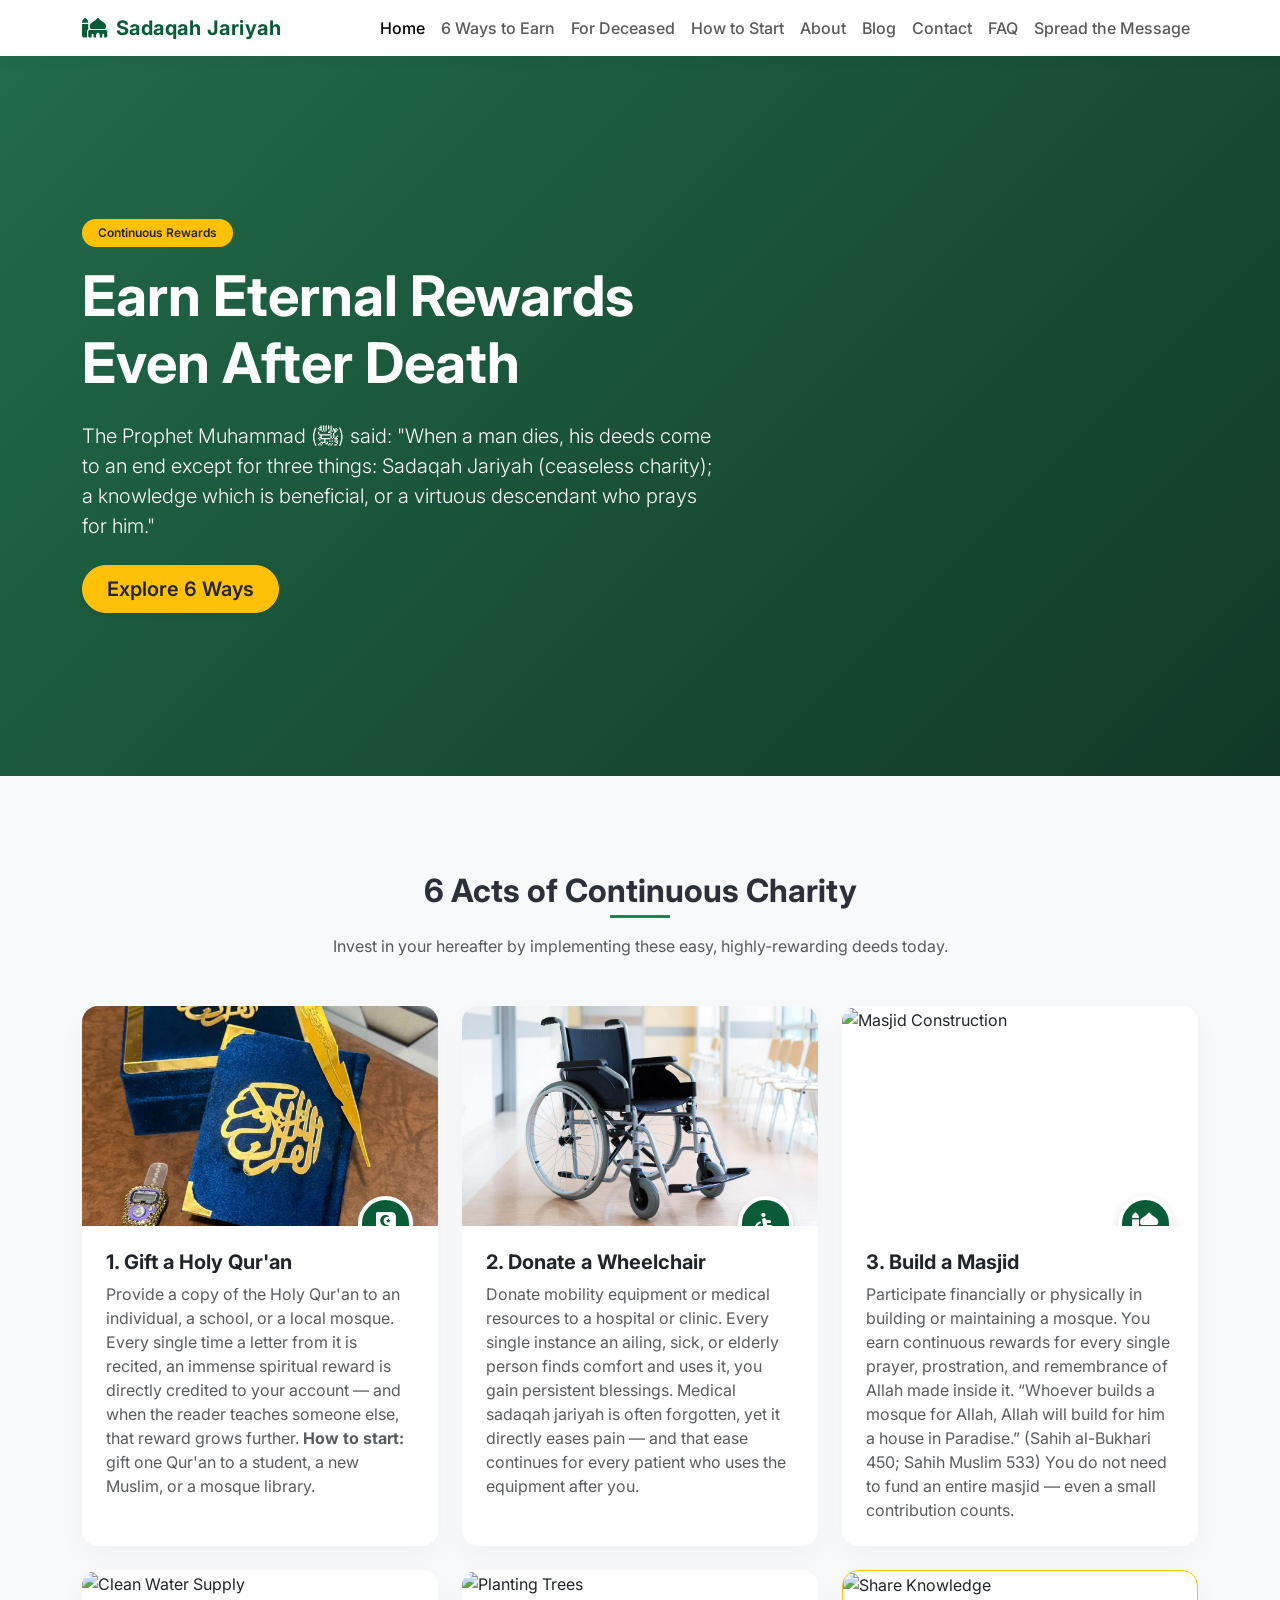
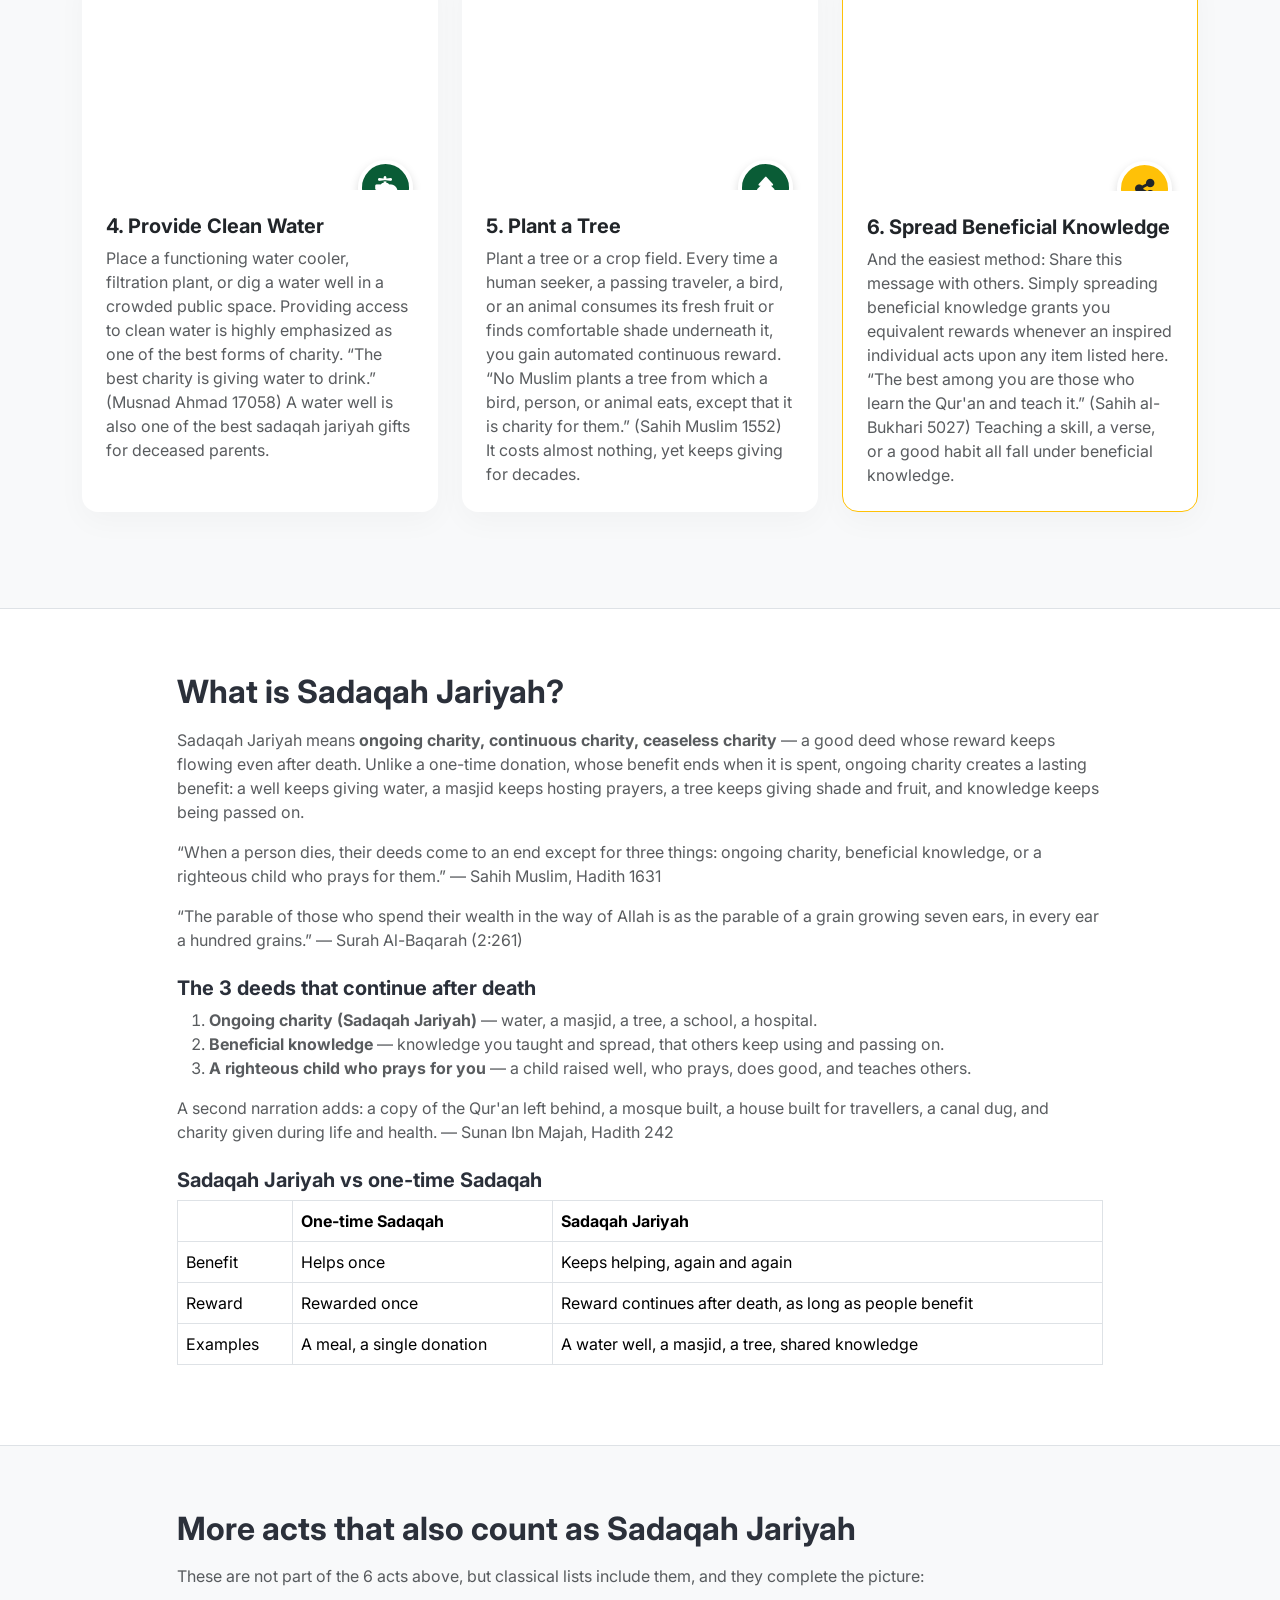
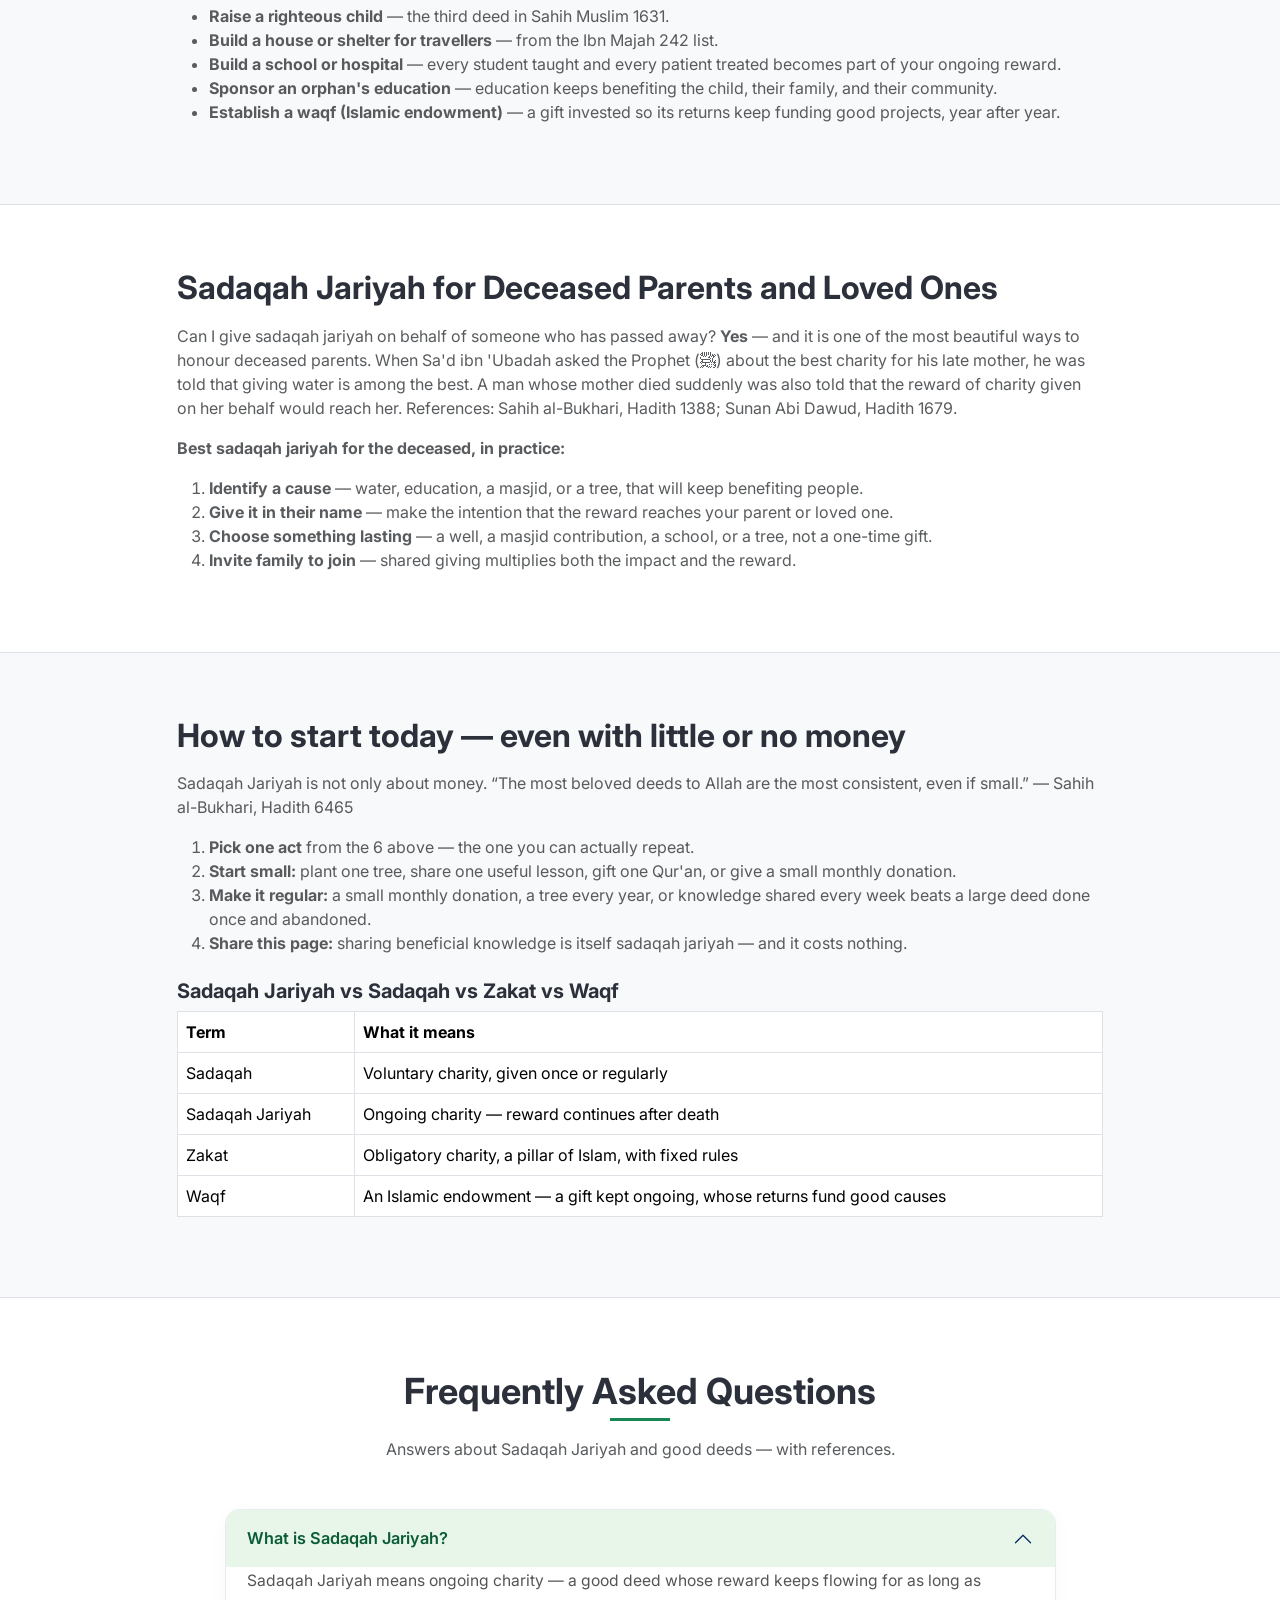
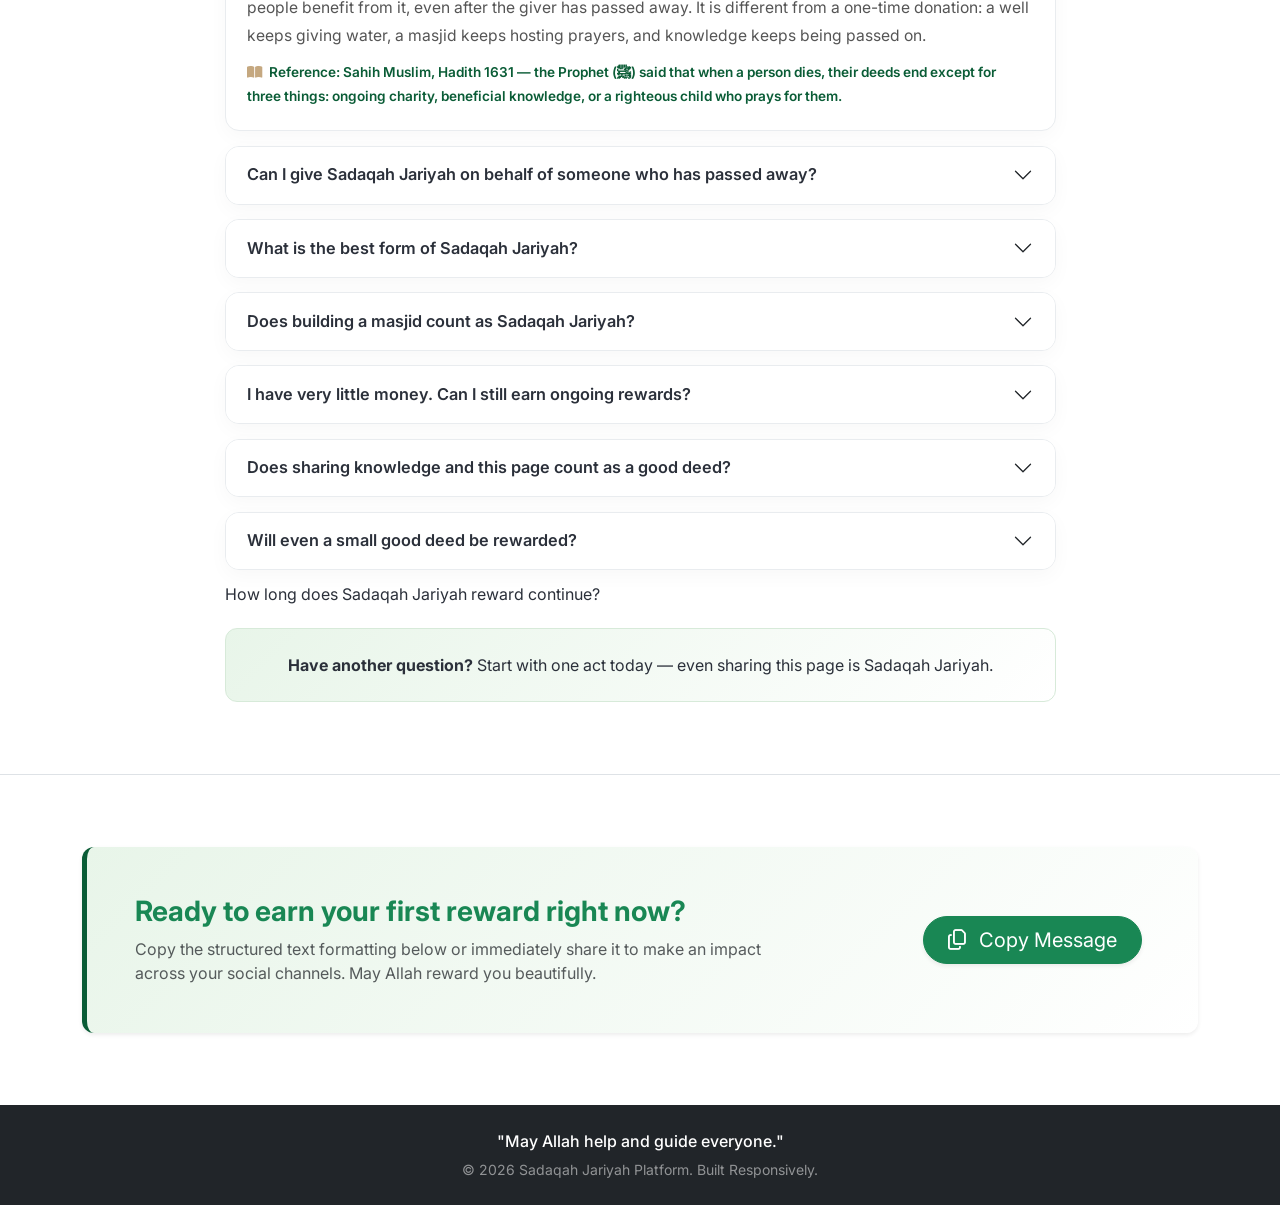
==== index.html @ 390d89b3 "Update index.html" ====
<!DOCTYPE html>
<html lang="en">
<head>
    <meta charset="UTF-8">
    <meta name="viewport" content="width=device-width, initial-scale=1.0">
    <meta name="google-site-verification" content="rfWoy1HWtlaCHy5CN8coHj37R3y__MUSgHewu0D3lo8" />    
    <meta name="p:domain_verify" content="38b4a01f065a7c1755214fce3450b47c"/>
    <link rel="canonical" href="https://mhassan-dev13.github.io/Earn-Eternal-Rewards-Even-After-Death/">
    <link href="https://cdn.jsdelivr.net/npm/bootstrap@5.3.2/dist/css/bootstrap.min.css" rel="stylesheet">
    <link href="https://cdnjs.cloudflare.com/ajax/libs/font-awesome/6.4.0/css/all.min.css" rel="stylesheet">
    <link href="https://fonts.googleapis.com/css2?family=Inter:wght@300;400;500;600;700&display=swap" rel="stylesheet">
    <title>Sadaqah Jariyah: 6 Acts That Earn Rewards Even After Death</title>
    <meta name="description" content="What is Sadaqah Jariyah? Discover 6 acts of ongoing charity that earn rewards after death, including sadaqah jariyah for deceased parents, water wells, masjids and beneficial knowledge.">

    <!-- Social sharing (WhatsApp / Facebook preview ke liye) -->
    <meta property="og:title" content="Sadaqah Jariyah: 6 Acts That Earn Rewards Even After Death">
    <meta property="og:description" content="Discover 6 simple Sadaqah Jariyah acts that keep earning rewards even after death.">
    <meta property="og:type" content="website">
    <meta property="og:url" content="https://mhassan-dev13.github.io/Earn-Eternal-Rewards-Even-After-Death/">

    <!-- FAQ Structured Data (Google FAQ rich results ke liye) -->
    <script type="application/ld+json">
    {
        "@context": "https://schema.org",
        "@type": "FAQPage",
        "mainEntity": [
            {
                "@type": "Question",
                "name": "What is Sadaqah Jariyah?",
                "acceptedAnswer": {
                    "@type": "Answer",
                    "text": "Sadaqah Jariyah means ongoing charity — a good deed whose reward keeps flowing for as long as people benefit from it, even after the giver has passed away. It is different from a one-time donation: a well keeps giving water, a masjid keeps hosting prayers, and knowledge keeps being passed on."
                }
            },
            {
                "@type": "Question",
                "name": "Can I give Sadaqah Jariyah on behalf of someone who has passed away?",
                "acceptedAnswer": {
                    "@type": "Answer",
                    "text": "Yes. You can give charity on behalf of a deceased parent or loved one, and the reward reaches them. One well-known example is giving water: when Sa'd ibn 'Ubadah asked the Prophet (peace be upon him) about the best charity for his late mother, he was told that giving water is among the best."
                }
            },
            {
                "@type": "Question",
                "name": "What is the best form of Sadaqah Jariyah?",
                "acceptedAnswer": {
                    "@type": "Answer",
                    "text": "The best act is the one you can do sincerely and consistently. A small deed done regularly is more beloved to Allah than a large deed done once and abandoned. Choose an act you can repeat — even a small monthly donation, a tree planted every year, or knowledge shared every week."
                }
            },
            {
                "@type": "Question",
                "name": "Does building a masjid count as Sadaqah Jariyah?",
                "acceptedAnswer": {
                    "@type": "Answer",
                    "text": "Yes. Every prayer, recitation, and remembrance of Allah that takes place in a masjid you helped build or maintain becomes part of your ongoing reward. You do not need to fund an entire masjid — even a small contribution towards its construction or upkeep counts."
                }
            },
            {
                "@type": "Question",
                "name": "I have very little money. Can I still earn ongoing rewards?",
                "acceptedAnswer": {
                    "@type": "Answer",
                    "text": "Absolutely. Sadaqah Jariyah is not only about money. Planting a tree costs almost nothing, yet as long as any person, bird, or animal benefits from its shade or fruit, your reward continues. Likewise, sharing beneficial knowledge costs nothing but keeps rewarding you."
                }
            },
            {
                "@type": "Question",
                "name": "Does sharing knowledge and this page count as a good deed?",
                "acceptedAnswer": {
                    "@type": "Answer",
                    "text": "Yes. Teaching and spreading beneficial knowledge is one of the three deeds that continue after death. The Prophet (peace be upon him) said the best among people are those who learn the Quran and teach it. Sharing this page, teaching a skill, or passing on a useful lesson all fall under beneficial knowledge."
                }
            },
            {

                "@type": "Question",

                "name": "How long does Sadaqah Jariyah reward continue?",

                "acceptedAnswer": {

                    "@type": "Answer",

                    "text": "As long as people benefit from it. A well keeps giving water, a masjid keeps hosting prayers, and knowledge keeps being passed on."

                }

            },

            {
                "@type": "Question",
                "name": "Will even a small good deed be rewarded?",
                "acceptedAnswer": {
                    "@type": "Answer",
                    "text": "Yes — nothing good is ever wasted. The Quran tells us that whoever does an atom's weight of good will see it, and that charity given in the way of Allah is multiplied like a single seed growing into seven ears, each with a hundred grains."
                }
            }
        ]
    }
    </script>

    <style>
        :root {
            --primary-green: #0A5C36;
            --light-green: #E8F5E9;
            --accent-gold: #C5A880;
            --dark-text: #2B303A;
            --light-bg: #F8F9FA;
        }

        body {
            font-family: 'Inter', sans-serif;
            color: var(--dark-text);
            background-color: var(--light-bg);
            overflow-x: hidden;
        }

        /* Sticky navbar ke neeche anchor headings chhupne se bachane ke liye */
        header[id], section[id], main[id] {
            scroll-margin-top: 76px;
        }

        /* Navbar Styling */
        .navbar {
            background-color: rgba(255, 255, 255, 0.95);
            backdrop-filter: blur(10px);
            box-shadow: 0 2px 15px rgba(0,0,0,0.05);
            transition: all 0.3s ease;
        }
        .navbar-brand {
            font-weight: 700;
            color: var(--primary-green) !important;
            letter-spacing: 0.5px;
        }

        /* Hero Section */
        .hero-section {
            background: linear-gradient(135deg, rgba(10, 92, 54, 0.9), rgba(5, 46, 27, 0.95)),
                        url('https://images.pexels.com/photos/36513378/pexels-photo-36513378/free-photo-of-coran-abierto-con-rosarios-en-una-mezquita.jpeg?auto=compress&cs=tinysrgb&w=1920') no-repeat center center/cover;
            min-height: 80vh;
            display: flex;
            align-items: center;
            color: white;
            position: relative;
        }
        .hero-title {
            font-weight: 700;
            font-size: 3.5rem;
            margin-bottom: 1.5rem;
        }
        @media (max-width: 768px) {
            .hero-title { font-size: 2.3rem; }
        }

        /* Card Custom Styling */
        .reward-card {
            background: #ffffff;
            border: none;
            border-radius: 16px;
            overflow: hidden;
            box-shadow: 0 10px 30px rgba(0, 0, 0, 0.03);
            transition: transform 0.4s cubic-bezier(0.175, 0.885, 0.32, 1.275), box-shadow 0.4s ease;
            height: 100%;
        }
        .reward-card:hover {
            transform: translateY(-10px);
            box-shadow: 0 20px 40px rgba(10, 92, 54, 0.12);
        }
        .card-img-wrapper {
            position: relative;
            height: 220px;
            overflow: hidden;
        }
        .card-img-top {
            object-fit: cover;
            height: 100%;
            width: 100%;
            transition: transform 0.5s ease;
        }
        .reward-card:hover .card-img-top {
            transform: scale(1.08);
        }
        .icon-badge {
            position: absolute;
            bottom: -25px;
            right: 25px;
            background: var(--primary-green);
            color: white;
            width: 55px;
            height: 55px;
            border-radius: 50%;
            display: flex;
            align-items: center;
            justify-content: center;
            font-size: 1.4rem;
            border: 4px solid #fff;
            box-shadow: 0 4px 10px rgba(0,0,0,0.15);
            z-index: 2;
        }

        /* Professional Scroll Animations Hooks */
        .reveal {
            opacity: 0;
            transform: translateY(40px);
            transition: all 0.8s cubic-bezier(0.215, 0.610, 0.355, 1);
        }
        .reveal.active {
            opacity: 1;
            transform: translateY(0);
        }

        /* Share Section Styling */
        .share-box {
            background: linear-gradient(135deg, var(--light-green), #fff);
            border-left: 5px solid var(--primary-green);
            border-radius: 12px;
        }

        /* ============ FAQ SECTION STYLING ============ */
        .faq-section {
            background: #ffffff;
        }
        .faq-heading {
            font-size: clamp(1.6rem, 4vw, 2.25rem);
        }
        .faq-accordion .accordion-item {
            border: 1px solid #e9ecef;
            border-radius: 14px !important;
            overflow: hidden;
            margin-bottom: 0.9rem;
            box-shadow: 0 6px 20px rgba(0, 0, 0, 0.03);
        }
        .faq-accordion .accordion-button {
            font-weight: 600;
            font-size: 1.02rem;
            color: var(--dark-text);
            background: #ffffff;
            padding: 1.15rem 1.35rem;
            gap: 0.75rem;
            text-align: left;
        }
        .faq-accordion .accordion-button:not(.collapsed) {
            color: var(--primary-green);
            background: var(--light-green);
            box-shadow: none;
        }
        .faq-accordion .accordion-button:focus {
            box-shadow: 0 0 0 0.2rem rgba(10, 92, 54, 0.15);
            border-color: transparent;
        }
        .faq-accordion .accordion-button::after {
            flex-shrink: 0;
        }
        .faq-accordion .accordion-body {
            padding: 0 1.35rem 1.35rem;
            color: #555;
            line-height: 1.75;
            font-size: 0.98rem;
        }
        .faq-ref {
            display: block;
            margin-top: 0.75rem;
            font-size: 0.85rem;
            color: var(--primary-green);
            font-weight: 600;
        }
        .faq-ref i {
            color: var(--accent-gold);
        }
        .faq-cta {
            background: linear-gradient(135deg, var(--light-green), #fff);
            border: 1px solid #d7ead9;
            border-radius: 12px;
        }
        /* Mobile / small screens */
        @media (max-width: 576px) {
            .faq-accordion .accordion-button {
                font-size: 0.95rem;
                padding: 1rem;
            }
            .faq-accordion .accordion-body {
                font-size: 0.92rem;
                padding: 0 1rem 1rem;
            }
            .faq-ref {
                font-size: 0.8rem;
            }
        }

        /* Custom Alert Notification */
        .toast-container {
            position: fixed;
            bottom: 20px;
            right: 20px;
            z-index: 1060;
        }
    </style>
</head>
<body>

    <nav class="navbar navbar-expand-lg navbar-light sticky-top">
        <div class="container">
            <a class="navbar-brand" href="index.html"><i class="fa-solid fa-mosque me-2"></i>Sadaqah Jariyah</a>
            <button class="navbar-toggler" type="button" data-bs-toggle="collapse" data-bs-target="#navbarNav">
                <span class="navbar-toggler-icon"></span>
            </button>
            <div class="collapse navbar-collapse" id="navbarNav">
                <ul class="navbar-nav ms-auto">
                    <li class="nav-item"><a class="nav-link active fw-medium" href="#home">Home</a></li>
                    <li class="nav-item"><a class="nav-link fw-medium" href="#rewards">6 Ways to Earn</a></li>
                    <li class="nav-item"><a class="nav-link fw-medium" href="#deceased">For Deceased</a></li>
                    <li class="nav-item"><a class="nav-link fw-medium" href="#start">How to Start</a></li>
                    <li class="nav-item"><a class="nav-link fw-medium" href="about.html">About</a></li>
                    <li class="nav-item"><a class="nav-link fw-medium" href="blog.html">Blog</a></li>
                    <li class="nav-item"><a class="nav-link fw-medium" href="contact.html">Contact</a></li>
                    <li class="nav-item"><a class="nav-link fw-medium" href="#faq">FAQ</a></li>
                    <li class="nav-item"><a class="nav-link fw-medium" href="#share">Spread the Message</a></li>
                </ul>
            </div>
        </div>
    </nav>

    <header id="home" class="hero-section">
        <div class="container text-center text-lg-start">
            <div class="row align-items-center">
                <div class="col-lg-7 reveal">
                    <span class="badge bg-warning text-dark mb-3 px-3 py-2 rounded-pill fw-semibold">Continuous Rewards</span>
                    <h1 class="hero-title">Earn Eternal Rewards Even After Death</h1>
                    <p class="lead mb-4 opacity-90">The Prophet Muhammad (ﷺ) said: "When a man dies, his deeds come to an end except for three things: Sadaqah Jariyah (ceaseless charity); a knowledge which is beneficial, or a virtuous descendant who prays for him."</p>
                    <a href="#rewards" class="btn btn-warning btn-lg px-4 py-2 fw-semibold text-dark rounded-pill shadow-sm transition-all">Explore 6 Ways</a>
                </div>
            </div>
        </div>
    </header>

    <main id="rewards" class="container py-5 my-5">
        <div class="text-center mb-5 reveal">
            <h2 class="fw-bold position-relative d-inline-block pb-2">
                6 Acts of Continuous Charity
                <span class="position-absolute bottom-0 start-50 translate-middle-x bg-success" style="width: 60px; height: 3px;"></span>
            </h2>
            <p class="text-muted mt-2">Invest in your hereafter by implementing these easy, highly-rewarding deeds today.</p>
        </div>

        <div class="row g-4 justify-content-center">
            <div class="col-12 col-md-6 col-lg-4 reveal">
                <div class="card reward-card">
                    <div class="card-img-wrapper">
                        <img src="bluepocket8_11zon.jpg" class="card-img-top" alt="Holy Quran">
                        <div class="icon-badge"><i class="fa-solid fa-book-quran"></i></div>
                    </div>
                    <div class="card-body p-4 pt-4">
                        <h4 class="card-title fw-bold h5">1. Gift a Holy Qur'an</h4>
                        <p class="card-text text-muted">Provide a copy of the Holy Qur'an to an individual, a school, or a local mosque. Every single time a letter from it is recited, an immense spiritual reward is directly credited to your account — and when the reader teaches someone else, that reward grows further. <strong>How to start:</strong> gift one Qur'an to a student, a new Muslim, or a mosque library.</p>
                    </div>
                </div>
            </div>

            <div class="col-12 col-md-6 col-lg-4 reveal">
                <div class="card reward-card">
                    <div class="card-img-wrapper">
                        <img src="Wheelchair.webp" class="card-img-top" alt="Wheelchair donation">
                        <div class="icon-badge"><i class="fa-solid fa-wheelchair"></i></div>
                    </div>
                    <div class="card-body p-4 pt-4">
                        <h4 class="card-title fw-bold h5">2. Donate a Wheelchair</h4>
                        <p class="card-text text-muted">Donate mobility equipment or medical resources to a hospital or clinic. Every single instance an ailing, sick, or elderly person finds comfort and uses it, you gain persistent blessings. Medical sadaqah jariyah is often forgotten, yet it directly eases pain — and that ease continues for every patient who uses the equipment after you.</p>
                    </div>
                </div>
            </div>

            <div class="col-12 col-md-6 col-lg-4 reveal">
                <div class="card reward-card">
                    <div class="card-img-wrapper">
                        <img src="https://images.unsplash.com/photo-1564507592333-c60657eea523?auto=format&fit=crop&q=80&w=600" class="card-img-top" alt="Masjid Construction">
                        <div class="icon-badge"><i class="fa-solid fa-mosque"></i></div>
                    </div>
                    <div class="card-body p-4 pt-4">
                        <h4 class="card-title fw-bold h5">3. Build a Masjid</h4>
                        <p class="card-text text-muted">Participate financially or physically in building or maintaining a mosque. You earn continuous rewards for every single prayer, prostration, and remembrance of Allah made inside it. “Whoever builds a mosque for Allah, Allah will build for him a house in Paradise.” (Sahih al-Bukhari 450; Sahih Muslim 533) You do not need to fund an entire masjid — even a small contribution counts.</p>
                    </div>
                </div>
            </div>

            <div class="col-12 col-md-6 col-lg-4 reveal">
                <div class="card reward-card">
                    <div class="card-img-wrapper">
                        <img src="https://images.unsplash.com/photo-1548839140-29a749e1cf4d?auto=format&fit=crop&q=80&w=600" class="card-img-top" alt="Clean Water Supply">
                        <div class="icon-badge"><i class="fa-solid fa-faucet-drip"></i></div>
                    </div>
                    <div class="card-body p-4 pt-4">
                        <h4 class="card-title fw-bold h5">4. Provide Clean Water</h4>
                        <p class="card-text text-muted">Place a functioning water cooler, filtration plant, or dig a water well in a crowded public space. Providing access to clean water is highly emphasized as one of the best forms of charity. “The best charity is giving water to drink.” (Musnad Ahmad 17058) A water well is also one of the best sadaqah jariyah gifts for deceased parents.</p>
                    </div>
                </div>
            </div>

            <div class="col-12 col-md-6 col-lg-4 reveal">
                <div class="card reward-card">
                    <div class="card-img-wrapper">
                        <img src="https://images.unsplash.com/photo-1502082553048-f009c37129b9?auto=format&fit=crop&q=80&w=600" class="card-img-top" alt="Planting Trees">
                        <div class="icon-badge"><i class="fa-solid fa-tree"></i></div>
                    </div>
                    <div class="card-body p-4 pt-4">
                        <h4 class="card-title fw-bold h5">5. Plant a Tree</h4>
                        <p class="card-text text-muted">Plant a tree or a crop field. Every time a human seeker, a passing traveler, a bird, or an animal consumes its fresh fruit or finds comfortable shade underneath it, you gain automated continuous reward. “No Muslim plants a tree from which a bird, person, or animal eats, except that it is charity for them.” (Sahih Muslim 1552) It costs almost nothing, yet keeps giving for decades.</p>
                    </div>
                </div>
            </div>

            <div class="col-12 col-md-6 col-lg-4 reveal">
                <div class="card reward-card border border-warning">
                    <div class="card-img-wrapper">
                        <img src="https://images.unsplash.com/photo-1611162617213-7d7a39e9b1d7?auto=format&fit=crop&q=80&w=600" class="card-img-top" alt="Share Knowledge">
                        <div class="icon-badge bg-warning text-dark"><i class="fa-solid fa-share-nodes"></i></div>
                    </div>
                    <div class="card-body p-4 pt-4">
                        <h4 class="card-title fw-bold h5">6. Spread Beneficial Knowledge</h4>
                        <p class="card-text text-muted">And the easiest method: Share this message with others. Simply spreading beneficial knowledge grants you equivalent rewards whenever an inspired individual acts upon any item listed here. “The best among you are those who learn the Qur'an and teach it.” (Sahih al-Bukhari 5027) Teaching a skill, a verse, or a good habit all fall under beneficial knowledge.</p>
                    </div>
                </div>
            </div>
        </div>
    </main>

    <!-- ================= WHAT IS SADAQAH JARIYAH ================= -->
    <section id="what-is" class="py-5 bg-white border-top">
        <div class="container py-3 reveal">
            <div class="row justify-content-center"><div class="col-12 col-lg-10">
                <h2 class="fw-bold mb-3">What is Sadaqah Jariyah?</h2>
                <p class="text-muted">Sadaqah Jariyah means <strong>ongoing charity, continuous charity, ceaseless charity</strong> — a good deed whose reward keeps flowing even after death. Unlike a one-time donation, whose benefit ends when it is spent, ongoing charity creates a lasting benefit: a well keeps giving water, a masjid keeps hosting prayers, a tree keeps giving shade and fruit, and knowledge keeps being passed on.</p>
                <p class="text-muted">“When a person dies, their deeds come to an end except for three things: ongoing charity, beneficial knowledge, or a righteous child who prays for them.” — Sahih Muslim, Hadith 1631</p>
                <p class="text-muted">“The parable of those who spend their wealth in the way of Allah is as the parable of a grain growing seven ears, in every ear a hundred grains.” — Surah Al-Baqarah (2:261)</p>
                <h3 class="h5 fw-bold mt-4">The 3 deeds that continue after death</h3>
                <ol class="text-muted">
                    <li><strong>Ongoing charity (Sadaqah Jariyah)</strong> — water, a masjid, a tree, a school, a hospital.</li>
                    <li><strong>Beneficial knowledge</strong> — knowledge you taught and spread, that others keep using and passing on.</li>
                    <li><strong>A righteous child who prays for you</strong> — a child raised well, who prays, does good, and teaches others.</li>
                </ol>
                <p class="text-muted">A second narration adds: a copy of the Qur'an left behind, a mosque built, a house built for travellers, a canal dug, and charity given during life and health. — Sunan Ibn Majah, Hadith 242</p>
                <h3 class="h5 fw-bold mt-4">Sadaqah Jariyah vs one-time Sadaqah</h3>
                <div class="table-responsive"><table class="table table-bordered"><tr><th></th><th>One-time Sadaqah</th><th>Sadaqah Jariyah</th></tr><tr><td>Benefit</td><td>Helps once</td><td>Keeps helping, again and again</td></tr><tr><td>Reward</td><td>Rewarded once</td><td>Reward continues after death, as long as people benefit</td></tr><tr><td>Examples</td><td>A meal, a single donation</td><td>A water well, a masjid, a tree, shared knowledge</td></tr></table></div>
            </div></div>
        </div>
    </section>

    <!-- ================= MORE ACTS ================= -->
    <section class="py-5 border-top">
        <div class="container py-3 reveal">
            <div class="row justify-content-center"><div class="col-12 col-lg-10">
                <h2 class="fw-bold mb-3">More acts that also count as Sadaqah Jariyah</h2>
                <p class="text-muted">These are not part of the 6 acts above, but classical lists include them, and they complete the picture:</p>
                <ul class="text-muted">
                    <li><strong>Raise a righteous child</strong> — the third deed in Sahih Muslim 1631.</li>
                    <li><strong>Build a house or shelter for travellers</strong> — from the Ibn Majah 242 list.</li>
                    <li><strong>Build a school or hospital</strong> — every student taught and every patient treated becomes part of your ongoing reward.</li>
                    <li><strong>Sponsor an orphan's education</strong> — education keeps benefiting the child, their family, and their community.</li>
                    <li><strong>Establish a waqf (Islamic endowment)</strong> — a gift invested so its returns keep funding good projects, year after year.</li>
                </ul>
            </div></div>
        </div>
    </section>

    <!-- ================= FOR DECEASED ================= -->
    <section id="deceased" class="py-5 bg-white border-top">
        <div class="container py-3 reveal">
            <div class="row justify-content-center"><div class="col-12 col-lg-10">
                <h2 class="fw-bold mb-3">Sadaqah Jariyah for Deceased Parents and Loved Ones</h2>
                <p class="text-muted">Can I give sadaqah jariyah on behalf of someone who has passed away? <strong>Yes</strong> — and it is one of the most beautiful ways to honour deceased parents. When Sa'd ibn 'Ubadah asked the Prophet (ﷺ) about the best charity for his late mother, he was told that giving water is among the best. A man whose mother died suddenly was also told that the reward of charity given on her behalf would reach her. References: Sahih al-Bukhari, Hadith 1388; Sunan Abi Dawud, Hadith 1679.</p>
                <p class="text-muted"><strong>Best sadaqah jariyah for the deceased, in practice:</strong></p>
                <ol class="text-muted">
                    <li><strong>Identify a cause</strong> — water, education, a masjid, or a tree, that will keep benefiting people.</li>
                    <li><strong>Give it in their name</strong> — make the intention that the reward reaches your parent or loved one.</li>
                    <li><strong>Choose something lasting</strong> — a well, a masjid contribution, a school, or a tree, not a one-time gift.</li>
                    <li><strong>Invite family to join</strong> — shared giving multiplies both the impact and the reward.</li>
                </ol>
            </div></div>
        </div>
    </section>

    <!-- ================= HOW TO START ================= -->
    <section id="start" class="py-5 border-top">
        <div class="container py-3 reveal">
            <div class="row justify-content-center"><div class="col-12 col-lg-10">
                <h2 class="fw-bold mb-3">How to start today — even with little or no money</h2>
                <p class="text-muted">Sadaqah Jariyah is not only about money. “The most beloved deeds to Allah are the most consistent, even if small.” — Sahih al-Bukhari, Hadith 6465</p>
                <ol class="text-muted">
                    <li><strong>Pick one act</strong> from the 6 above — the one you can actually repeat.</li>
                    <li><strong>Start small:</strong> plant one tree, share one useful lesson, gift one Qur'an, or give a small monthly donation.</li>
                    <li><strong>Make it regular:</strong> a small monthly donation, a tree every year, or knowledge shared every week beats a large deed done once and abandoned.</li>
                    <li><strong>Share this page:</strong> sharing beneficial knowledge is itself sadaqah jariyah — and it costs nothing.</li>
                </ol>
                <h3 class="h5 fw-bold mt-4">Sadaqah Jariyah vs Sadaqah vs Zakat vs Waqf</h3>
                <div class="table-responsive"><table class="table table-bordered"><tr><th>Term</th><th>What it means</th></tr><tr><td>Sadaqah</td><td>Voluntary charity, given once or regularly</td></tr><tr><td>Sadaqah Jariyah</td><td>Ongoing charity — reward continues after death</td></tr><tr><td>Zakat</td><td>Obligatory charity, a pillar of Islam, with fixed rules</td></tr><tr><td>Waqf</td><td>An Islamic endowment — a gift kept ongoing, whose returns fund good causes</td></tr></table></div>
            </div></div>
        </div>
    </section>

    <!-- ================= FAQ SECTION ================= -->
    <section id="faq" class="faq-section py-5 border-top">
        <div class="container py-3 py-md-4 reveal">
            <div class="text-center mb-4 mb-md-5">
                <h2 class="faq-heading fw-bold position-relative d-inline-block pb-2">
                    Frequently Asked Questions
                    <span class="position-absolute bottom-0 start-50 translate-middle-x bg-success" style="width: 60px; height: 3px;"></span>
                </h2>
                <p class="text-muted mt-2">Answers about Sadaqah Jariyah and good deeds — with references.</p>
            </div>

            <div class="row justify-content-center">
                <div class="col-12 col-lg-10 col-xl-9">
                    <div class="accordion faq-accordion" id="faqAccordion">

                        <!-- Q1 -->
                        <div class="accordion-item">
                            <h3 class="accordion-header" id="faqHeadingOne">
                                <button class="accordion-button" type="button" data-bs-toggle="collapse" data-bs-target="#faqCollapseOne" aria-expanded="true" aria-controls="faqCollapseOne">
                                    What is Sadaqah Jariyah?
                                </button>
                            </h3>
                            <div id="faqCollapseOne" class="accordion-collapse collapse show" aria-labelledby="faqHeadingOne" data-bs-parent="#faqAccordion">
                                <div class="accordion-body">
                                    Sadaqah Jariyah means ongoing charity — a good deed whose reward keeps flowing for as long as people benefit from it, even after the giver has passed away. It is different from a one-time donation: a well keeps giving water, a masjid keeps hosting prayers, and knowledge keeps being passed on.
                                    <span class="faq-ref"><i class="fa-solid fa-book-open me-1"></i> Reference: Sahih Muslim, Hadith 1631 — the Prophet (ﷺ) said that when a person dies, their deeds end except for three things: ongoing charity, beneficial knowledge, or a righteous child who prays for them.</span>
                                </div>
                            </div>
                        </div>

                        <!-- Q2 -->
                        <div class="accordion-item">
                            <h3 class="accordion-header" id="faqHeadingTwo">
                                <button class="accordion-button collapsed" type="button" data-bs-toggle="collapse" data-bs-target="#faqCollapseTwo" aria-expanded="false" aria-controls="faqCollapseTwo">
                                    Can I give Sadaqah Jariyah on behalf of someone who has passed away?
                                </button>
                            </h3>
                            <div id="faqCollapseTwo" class="accordion-collapse collapse" aria-labelledby="faqHeadingTwo" data-bs-parent="#faqAccordion">
                                <div class="accordion-body">
                                    Yes. You can give charity on behalf of a deceased parent or loved one, and the reward reaches them. One well-known example is giving water: when Sa'd ibn 'Ubadah asked the Prophet (ﷺ) about the best charity for his late mother, he was told that giving water is among the best.
                                    <span class="faq-ref"><i class="fa-solid fa-book-open me-1"></i> Reference: Sahih al-Bukhari, Hadith 1388 (charity on behalf of a deceased parent); Sunan Abi Dawud, Hadith 1679 (giving water as charity).</span>
                                </div>
                            </div>
                        </div>

                        <!-- Q3 -->
                        <div class="accordion-item">
                            <h3 class="accordion-header" id="faqHeadingThree">
                                <button class="accordion-button collapsed" type="button" data-bs-toggle="collapse" data-bs-target="#faqCollapseThree" aria-expanded="false" aria-controls="faqCollapseThree">
                                    What is the best form of Sadaqah Jariyah?
                                </button>
                            </h3>
                            <div id="faqCollapseThree" class="accordion-collapse collapse" aria-labelledby="faqHeadingThree" data-bs-parent="#faqAccordion">
                                <div class="accordion-body">
                                    The best act is the one you can do sincerely and consistently. A small deed done regularly is more beloved to Allah than a large deed done once and abandoned. So choose an act you can repeat — even a small monthly donation, a tree planted every year, or knowledge shared every week.
                                    <span class="faq-ref"><i class="fa-solid fa-book-open me-1"></i> Reference: Sahih al-Bukhari, Hadith 6465 — "The most beloved deeds to Allah are the most consistent, even if small."</span>
                                </div>
                            </div>
                        </div>

                        <!-- Q4 -->
                        <div class="accordion-item">
                            <h3 class="accordion-header" id="faqHeadingFour">
                                <button class="accordion-button collapsed" type="button" data-bs-toggle="collapse" data-bs-target="#faqCollapseFour" aria-expanded="false" aria-controls="faqCollapseFour">
                                    Does building a masjid count as Sadaqah Jariyah?
                                </button>
                            </h3>
                            <div id="faqCollapseFour" class="accordion-collapse collapse" aria-labelledby="faqHeadingFour" data-bs-parent="#faqAccordion">
                                <div class="accordion-body">
                                    Yes. Every prayer, recitation, and remembrance of Allah that takes place in a masjid you helped build or maintain becomes part of your ongoing reward. You do not need to fund an entire masjid — even a small contribution towards its construction or upkeep counts.
                                    <span class="faq-ref"><i class="fa-solid fa-book-open me-1"></i> Reference: Sahih al-Bukhari, Hadith 450; Sahih Muslim, Hadith 533 — "Whoever builds a mosque for Allah, Allah will build for him a house in Paradise."</span>
                                </div>
                            </div>
                        </div>

                        <!-- Q5 -->
                        <div class="accordion-item">
                            <h3 class="accordion-header" id="faqHeadingFive">
                                <button class="accordion-button collapsed" type="button" data-bs-toggle="collapse" data-bs-target="#faqCollapseFive" aria-expanded="false" aria-controls="faqCollapseFive">
                                    I have very little money. Can I still earn ongoing rewards?
                                </button>
                            </h3>
                            <div id="faqCollapseFive" class="accordion-collapse collapse" aria-labelledby="faqHeadingFive" data-bs-parent="#faqAccordion">
                                <div class="accordion-body">
                                    Absolutely. Sadaqah Jariyah is not only about money. Planting a tree costs almost nothing, yet as long as any person, bird, or animal benefits from its shade or fruit, your reward continues. Likewise, sharing beneficial knowledge — teaching someone a skill, a verse, or a good habit — costs nothing but keeps rewarding you.
                                    <span class="faq-ref"><i class="fa-solid fa-book-open me-1"></i> Reference: Sahih Muslim, Hadith 1552 — no Muslim plants a tree from which a bird, person, or animal eats, except that it is charity for them.</span>
                                </div>
                            </div>
                        </div>

                        <!-- Q6 -->
                        <div class="accordion-item">
                            <h3 class="accordion-header" id="faqHeadingSix">
                                <button class="accordion-button collapsed" type="button" data-bs-toggle="collapse" data-bs-target="#faqCollapseSix" aria-expanded="false" aria-controls="faqCollapseSix">
                                    Does sharing knowledge and this page count as a good deed?
                                </button>
                            </h3>
                            <div id="faqCollapseSix" class="accordion-collapse collapse" aria-labelledby="faqHeadingSix" data-bs-parent="#faqAccordion">
                                <div class="accordion-body">
                                    Yes. Teaching and spreading beneficial knowledge is one of the three deeds that continue after death. The Prophet (ﷺ) said the best among people are those who learn the Qur'an and teach it. Sharing this page, teaching a skill, or passing on a useful lesson all fall under beneficial knowledge.
                                    <span class="faq-ref"><i class="fa-solid fa-book-open me-1"></i> Reference: Sahih al-Bukhari, Hadith 5027; Sahih Muslim, Hadith 1631.</span>
                                </div>
                            </div>
                        </div>

                        <!-- Q7 -->
                        <div class="accordion-item">
                            <h3 class="accordion-header" id="faqHeadingSeven">
                                <button class="accordion-button collapsed" type="button" data-bs-toggle="collapse" data-bs-target="#faqCollapseSeven" aria-expanded="false" aria-controls="faqCollapseSeven">
                                    Will even a small good deed be rewarded?
                                </button>
                            </h3>
                            <div id="faqCollapseSeven" class="accordion-collapse collapse" aria-labelledby="faqHeadingSeven" data-bs-parent="#faqAccordion">
                                <div class="accordion-body">
                                    Yes — nothing good is ever wasted. The Qur'an tells us that whoever does an atom's weight of good will see it, and that charity given in the way of Allah is multiplied like a single seed growing into seven ears, each with a hundred grains.
                                    <span class="faq-ref"><i class="fa-solid fa-book-open me-1"></i> Reference: Surah Az-Zalzalah (99:7); Surah Al-Baqarah (2:261).</span>
                                </div>
                            </div>
                        </div>

                    </div>

                        <!-- Q8 -->
                        <div class="accordion-item">
                            <h3 class="accordion-header" id="faqHeadingEight">
                                <button class="accordion-button collapsed" type="button" data-bs-toggle="collapse" data-bs-target="#faqCollapseEight" aria-expanded="false" aria-controls="faqCollapseEight">
                                    How long does Sadaqah Jariyah reward continue?
                                </button>
                            </h3>
                            <div id="faqCollapseEight" class="accordion-collapse collapse" aria-labelledby="faqHeadingEight" data-bs-parent="#faqAccordion">
                                <div class="accordion-body">
                                    As long as people benefit from it. A well keeps giving water, a masjid keeps hosting prayers, and knowledge keeps being passed on — that is why it is called ongoing, continuous, and everlasting charity.
                                </div>
                            </div>
                        </div>

                    <div class="faq-cta p-3 p-md-4 mt-4 text-center">
                        <p class="mb-0"><strong>Have another question?</strong> Start with one act today — even sharing this page is Sadaqah Jariyah.</p>
                    </div>
                </div>
            </div>
        </div>
    </section>

    <section id="share" class="py-5 bg-white border-top">
        <div class="container my-4 reveal">
            <div class="share-box p-4 p-md-5 shadow-sm text-center text-md-start">
                <div class="row align-items-center">
                    <div class="col-lg-8 mb-4 mb-lg-0">
                        <h3 class="fw-bold text-success mb-2">Ready to earn your first reward right now?</h3>
                        <p class="text-muted mb-0">Copy the structured text formatting below or immediately share it to make an impact across your social channels. May Allah reward you beautifully.</p>
                    </div>
                    <div class="col-lg-4 text-md-end text-center">
                        <button id="copyBtn" class="btn btn-success btn-lg px-4 rounded-pill shadow-sm transition-all me-2">
                            <i class="fa-regular fa-copy me-2"></i> Copy Message
                        </button>
                    </div>
                </div>
            </div>
        </div>
    </section>

    <footer class="bg-dark text-white text-center py-4">
        <div class="container">
            <p class="mb-1 fw-medium">"May Allah help and guide everyone."</p>
            <small class="opacity-50">&copy; 2026 Sadaqah Jariyah Platform. Built Responsively.</small>
        </div>
    </footer>

    <div class="toast-container">
        <div id="liveToast" class="toast align-items-center text-white bg-success border-0 shadow" role="alert" aria-live="assertive" aria-atomic="true">
            <div class="d-flex">
                <div class="toast-body">
                    <i class="fa-regular fa-circle-check me-2"></i> Message copied to clipboard successfully!
                </div>
                <button type="button" class="btn-close btn-close-white me-2 m-auto" data-bs-dismiss="toast" aria-label="Close"></button>
            </div>
        </div>
    </div>

    <script src="https://cdn.jsdelivr.net/npm/bootstrap@5.3.2/dist/js/bootstrap.bundle.min.js"></script>

    <script>
        // 1. Smooth Scroll Reveal Logic (Intersection Observer Engine)
        const revealElements = document.querySelectorAll('.reveal');

        const revealOnScroll = new IntersectionObserver((entries, observer) => {
            entries.forEach(entry => {
                if (entry.isIntersecting) {
                    entry.target.classList.add('active');
                    observer.unobserve(entry.target);
                }
            });
        }, {
            threshold: 0.12,
            rootMargin: "0px 0px -50px 0px"
        });

        revealElements.forEach(element => {
            revealOnScroll.observe(element);
        });

        // 2. Functional Clipboard Action Mechanism
        document.getElementById('copyBtn').addEventListener('click', function() {
            const compiledText = `Six ways to earn even after death:\n\n1. Give someone a copy of Qur'an, every time they read it you earn.\n2. Donate a wheelchair to a hospital, every time someone sick sits in it you gain.\n3. Participate in building a masjid.\n4. Place a watercooler in a public space.\n5. Plant a tree, every time a human or animal sits in its shade you gain.\n6. And the easiest, share this message with others. Whenever someone reads it, you gain.\n\nMay Allah help everyone.`;

            navigator.clipboard.writeText(compiledText).then(() => {
                const toastElement = document.getElementById('liveToast');
                const toast = new bootstrap.Toast(toastElement);
                toast.show();
            }).catch(err => {
                console.error('Could not copy text: ', err);
            });
        });
    </script>
</body>
</html>
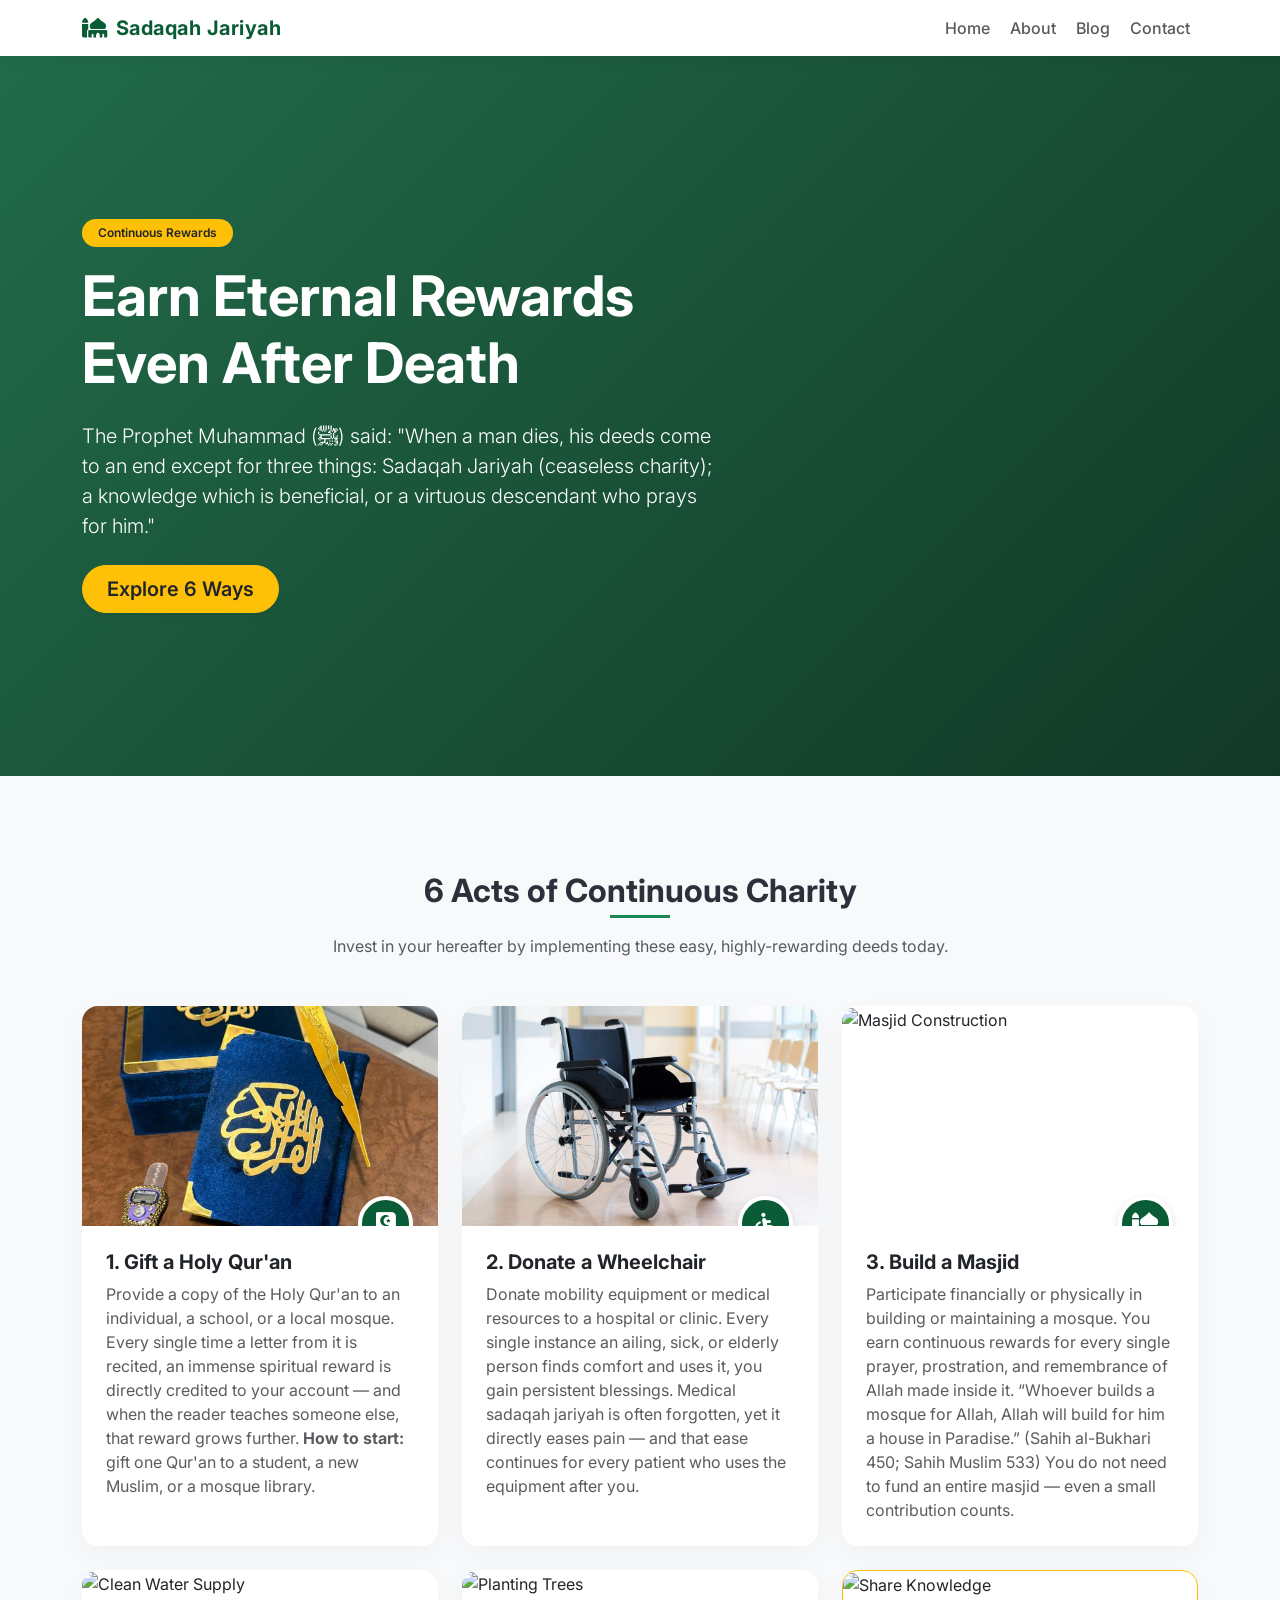
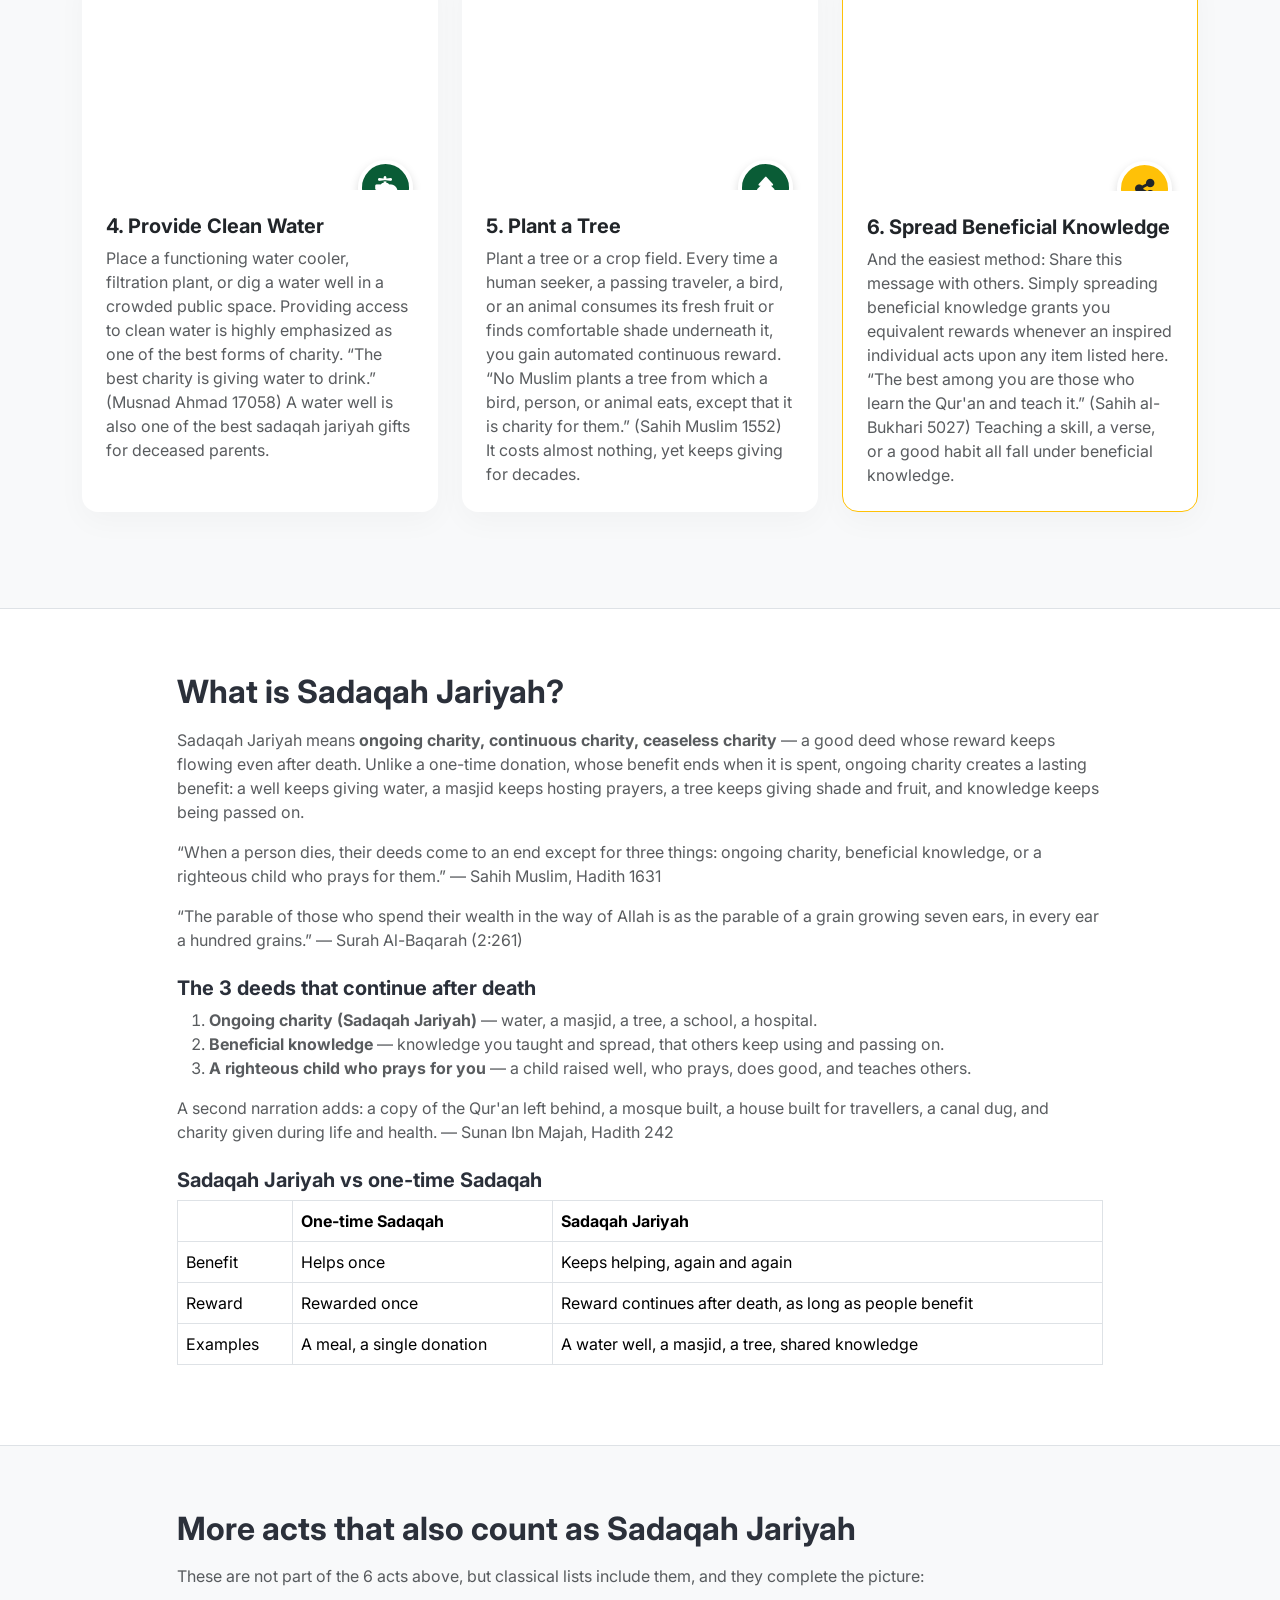
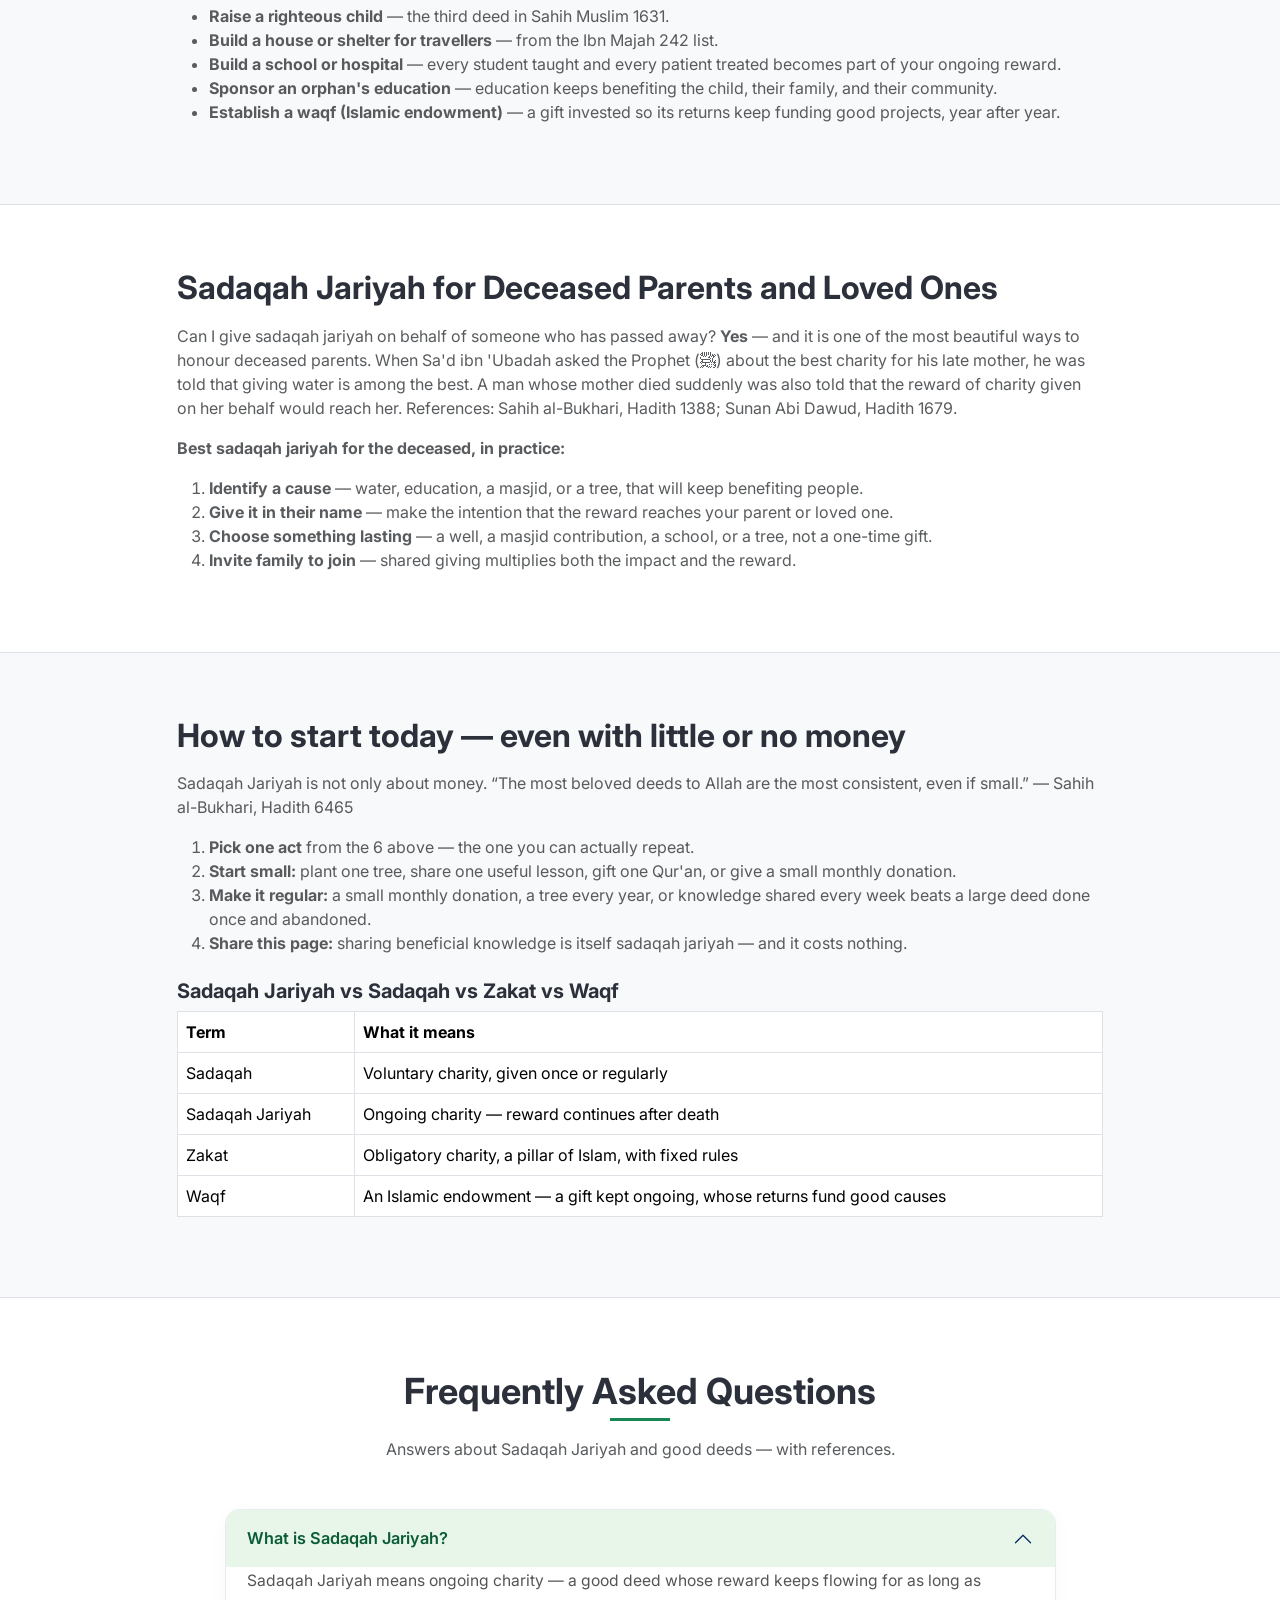
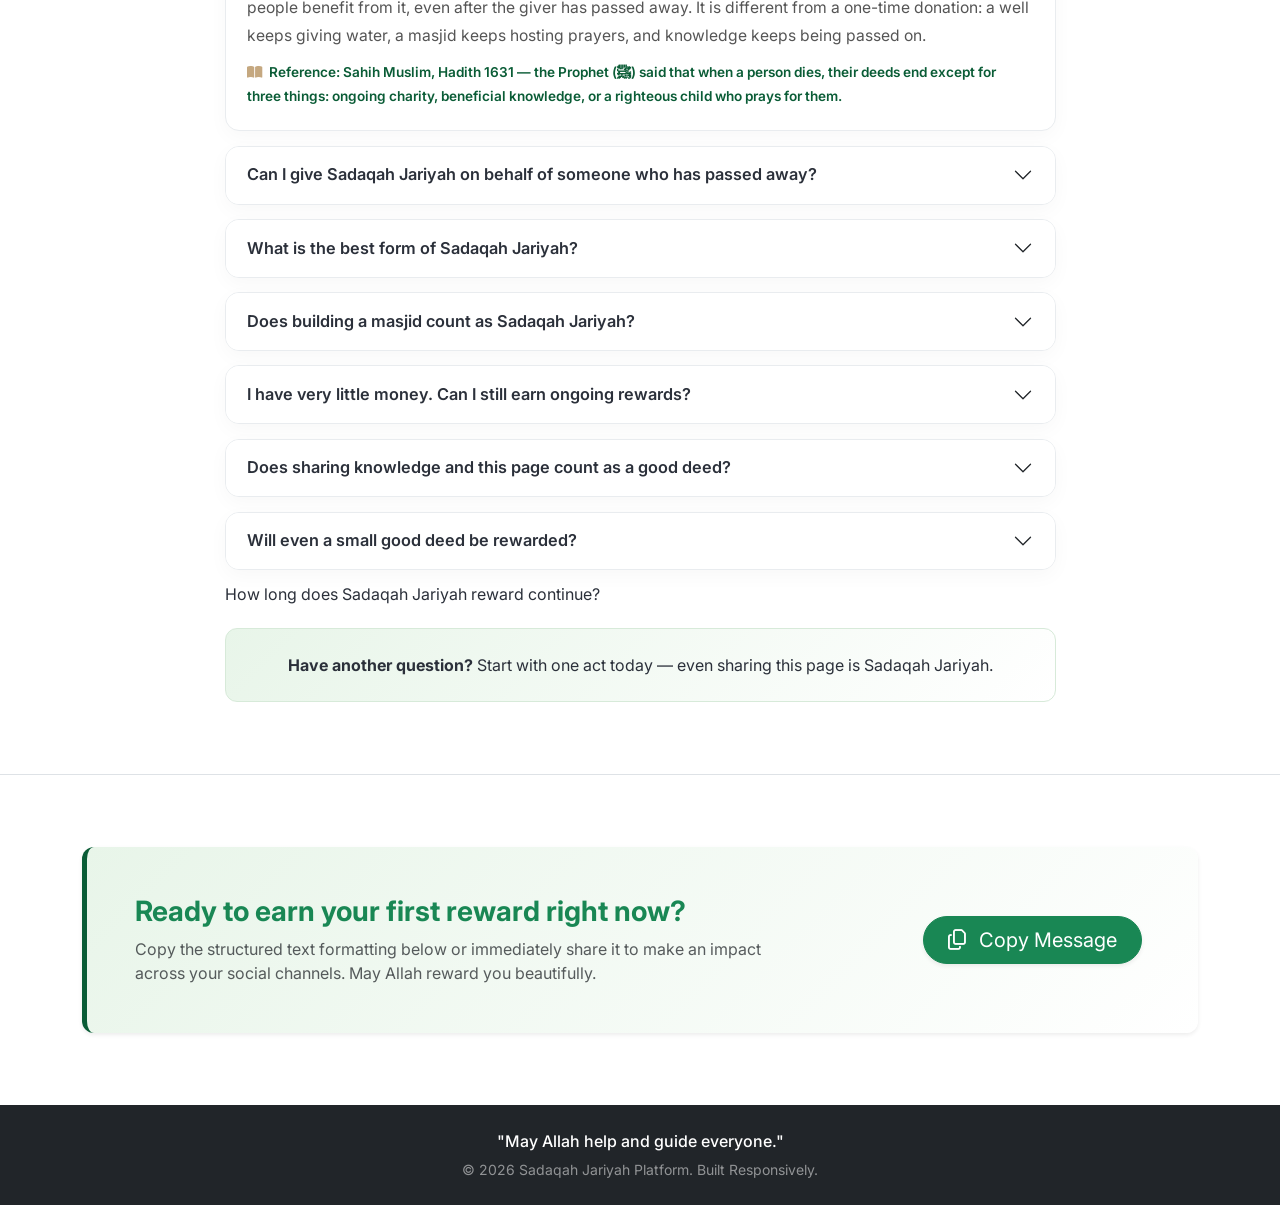
==== commit cf12d7c2: "Update index.html" ====
--- a/index.html
+++ b/index.html
@@ -302,20 +302,15 @@
     <nav class="navbar navbar-expand-lg navbar-light sticky-top">
         <div class="container">
             <a class="navbar-brand" href="index.html"><i class="fa-solid fa-mosque me-2"></i>Sadaqah Jariyah</a>
-            <button class="navbar-toggler" type="button" data-bs-toggle="collapse" data-bs-target="#navbarNav">
+            <button class="navbar-toggler" type="button" data-bs-toggle="collapse" data-bs-target="#navbarNav" aria-controls="navbarNav" aria-expanded="false" aria-label="Toggle navigation">
                 <span class="navbar-toggler-icon"></span>
             </button>
             <div class="collapse navbar-collapse" id="navbarNav">
-                <ul class="navbar-nav ms-auto">
-                    <li class="nav-item"><a class="nav-link active fw-medium" href="#home">Home</a></li>
-                    <li class="nav-item"><a class="nav-link fw-medium" href="#rewards">6 Ways to Earn</a></li>
-                    <li class="nav-item"><a class="nav-link fw-medium" href="#deceased">For Deceased</a></li>
-                    <li class="nav-item"><a class="nav-link fw-medium" href="#start">How to Start</a></li>
+                <ul class="navbar-nav ms-auto gap-lg-1">
+                    <li class="nav-item"><a class="nav-link fw-medium" href="index.html">Home</a></li>
                     <li class="nav-item"><a class="nav-link fw-medium" href="about.html">About</a></li>
                     <li class="nav-item"><a class="nav-link fw-medium" href="blog.html">Blog</a></li>
                     <li class="nav-item"><a class="nav-link fw-medium" href="contact.html">Contact</a></li>
-                    <li class="nav-item"><a class="nav-link fw-medium" href="#faq">FAQ</a></li>
-                    <li class="nav-item"><a class="nav-link fw-medium" href="#share">Spread the Message</a></li>
                 </ul>
             </div>
         </div>
@@ -677,7 +672,6 @@
         </div>
     </div>
 
-    <script src="https://cdn.jsdelivr.net/npm/bootstrap@5.3.2/dist/js/bootstrap.bundle.min.js"></script>
 
     <script>
         // 1. Smooth Scroll Reveal Logic (Intersection Observer Engine)
@@ -699,18 +693,26 @@
             revealOnScroll.observe(element);
         });
 
-        // 2. Functional Clipboard Action Mechanism
-        document.getElementById('copyBtn').addEventListener('click', function() {
-            const compiledText = `Six ways to earn even after death:\n\n1. Give someone a copy of Qur'an, every time they read it you earn.\n2. Donate a wheelchair to a hospital, every time someone sick sits in it you gain.\n3. Participate in building a masjid.\n4. Place a watercooler in a public space.\n5. Plant a tree, every time a human or animal sits in its shade you gain.\n6. And the easiest, share this message with others. Whenever someone reads it, you gain.\n\nMay Allah help everyone.`;
-
-            navigator.clipboard.writeText(compiledText).then(() => {
-                const toastElement = document.getElementById('liveToast');
-                const toast = new bootstrap.Toast(toastElement);
-                toast.show();
-            }).catch(err => {
-                console.error('Could not copy text: ', err);
+    <script src="https://cdn.jsdelivr.net/npm/bootstrap@5.3.2/dist/js/bootstrap.bundle.min.js"></script>
+    <script>
+        const revealElements = document.querySelectorAll('.reveal');
+        const revealOnScroll = new IntersectionObserver((entries, observer) => {
+            entries.forEach(entry => { if (entry.isIntersecting) { entry.target.classList.add('active'); observer.unobserve(entry.target); } });
+        }, { threshold: 0.12, rootMargin: "0px 0px -50px 0px" });
+        revealElements.forEach(element => { revealOnScroll.observe(element); });
+    </script>
+    <script>
+        var copyBtnEl = document.getElementById('copyBtn');
+        if (copyBtnEl) {
+            copyBtnEl.addEventListener('click', function() {
+                var compiledText = `Six ways to earn even after death:\n\n1. Give someone a copy of Qur'an, every time they read it you earn.\n2. Donate a wheelchair to a hospital, every time someone sick sits in it you gain.\n3. Participate in building a masjid.\n4. Place a watercooler in a public space.\n5. Plant a tree, every time a human or animal sits in its shade you gain.\n6. And the easiest, share this message with others. Whenever someone reads it, you gain.\n\nMay Allah help everyone.`;
+                navigator.clipboard.writeText(compiledText).then(() => {
+                    var toastElement = document.getElementById('liveToast');
+                    var toast = new bootstrap.Toast(toastElement);
+                    toast.show();
+                }).catch(err => { console.error('Could not copy text: ', err); });
             });
-        });
+        }
     </script>
 </body>
 </html>
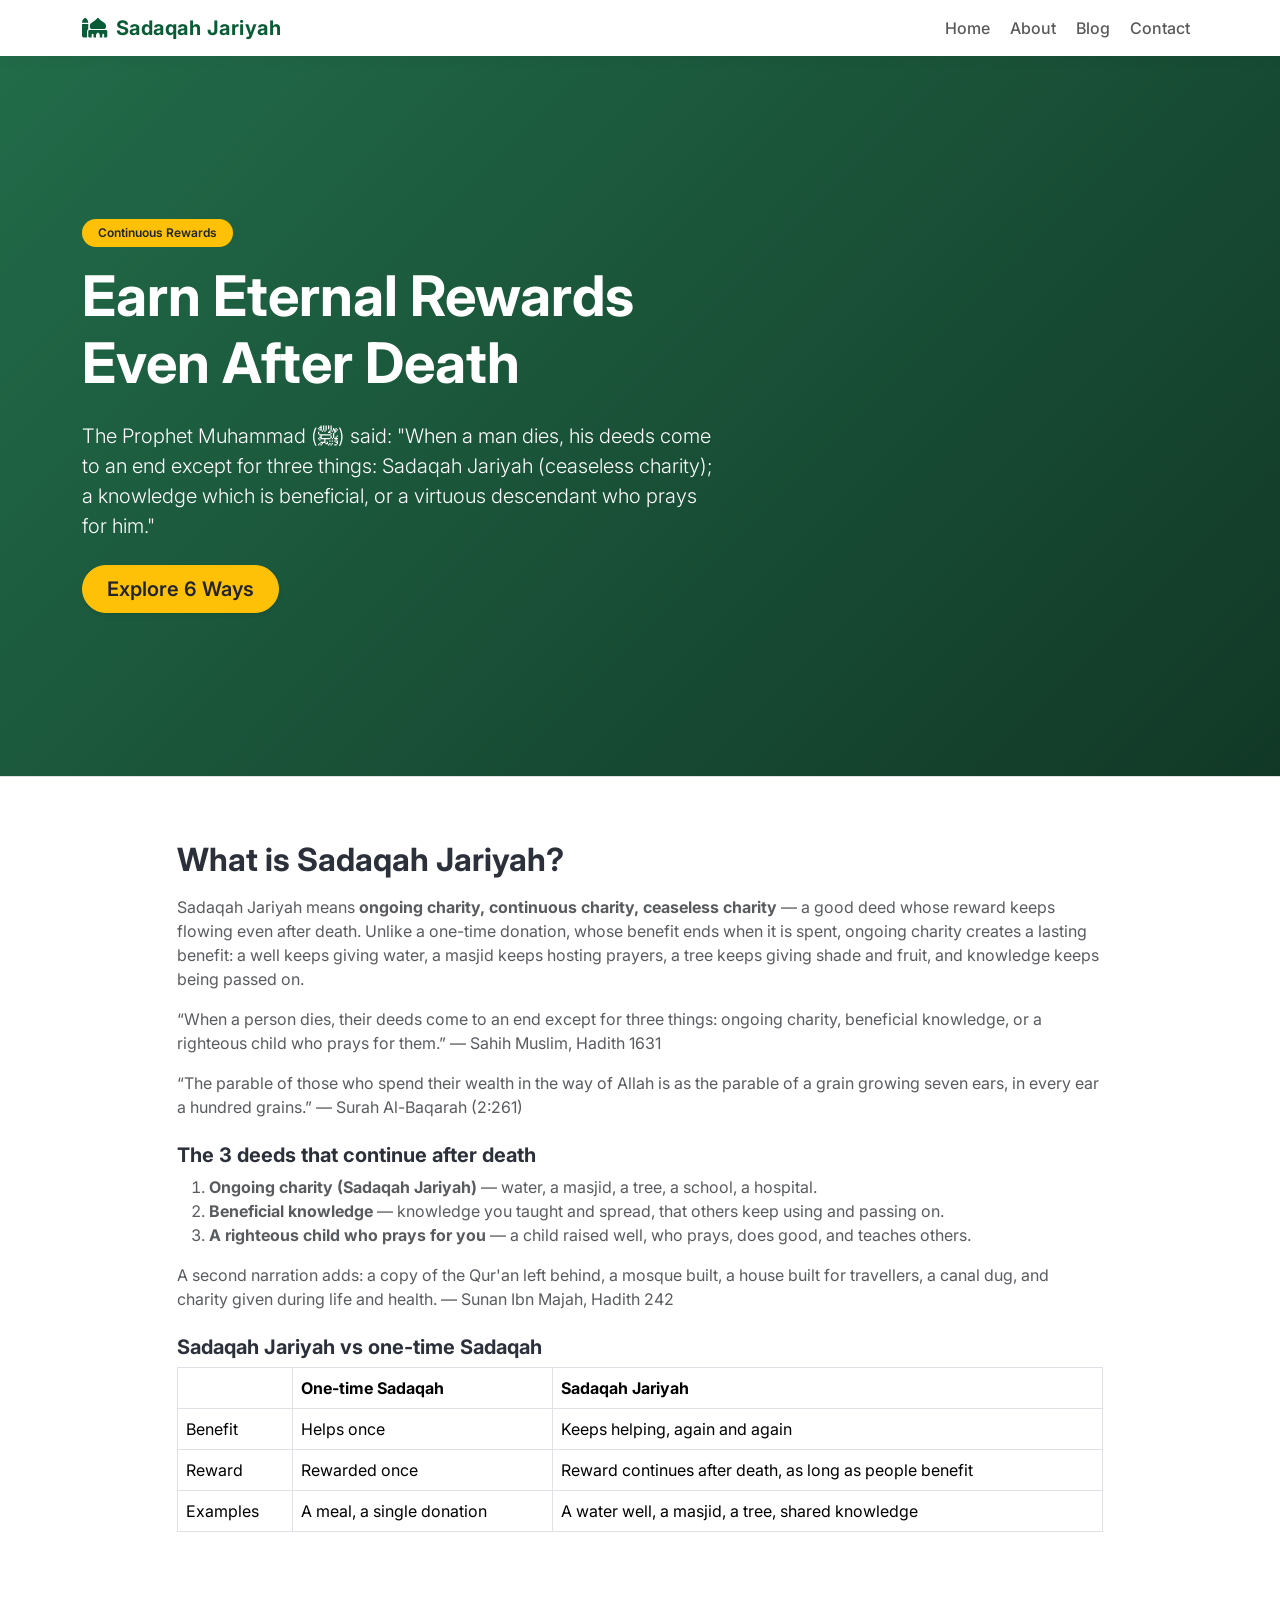
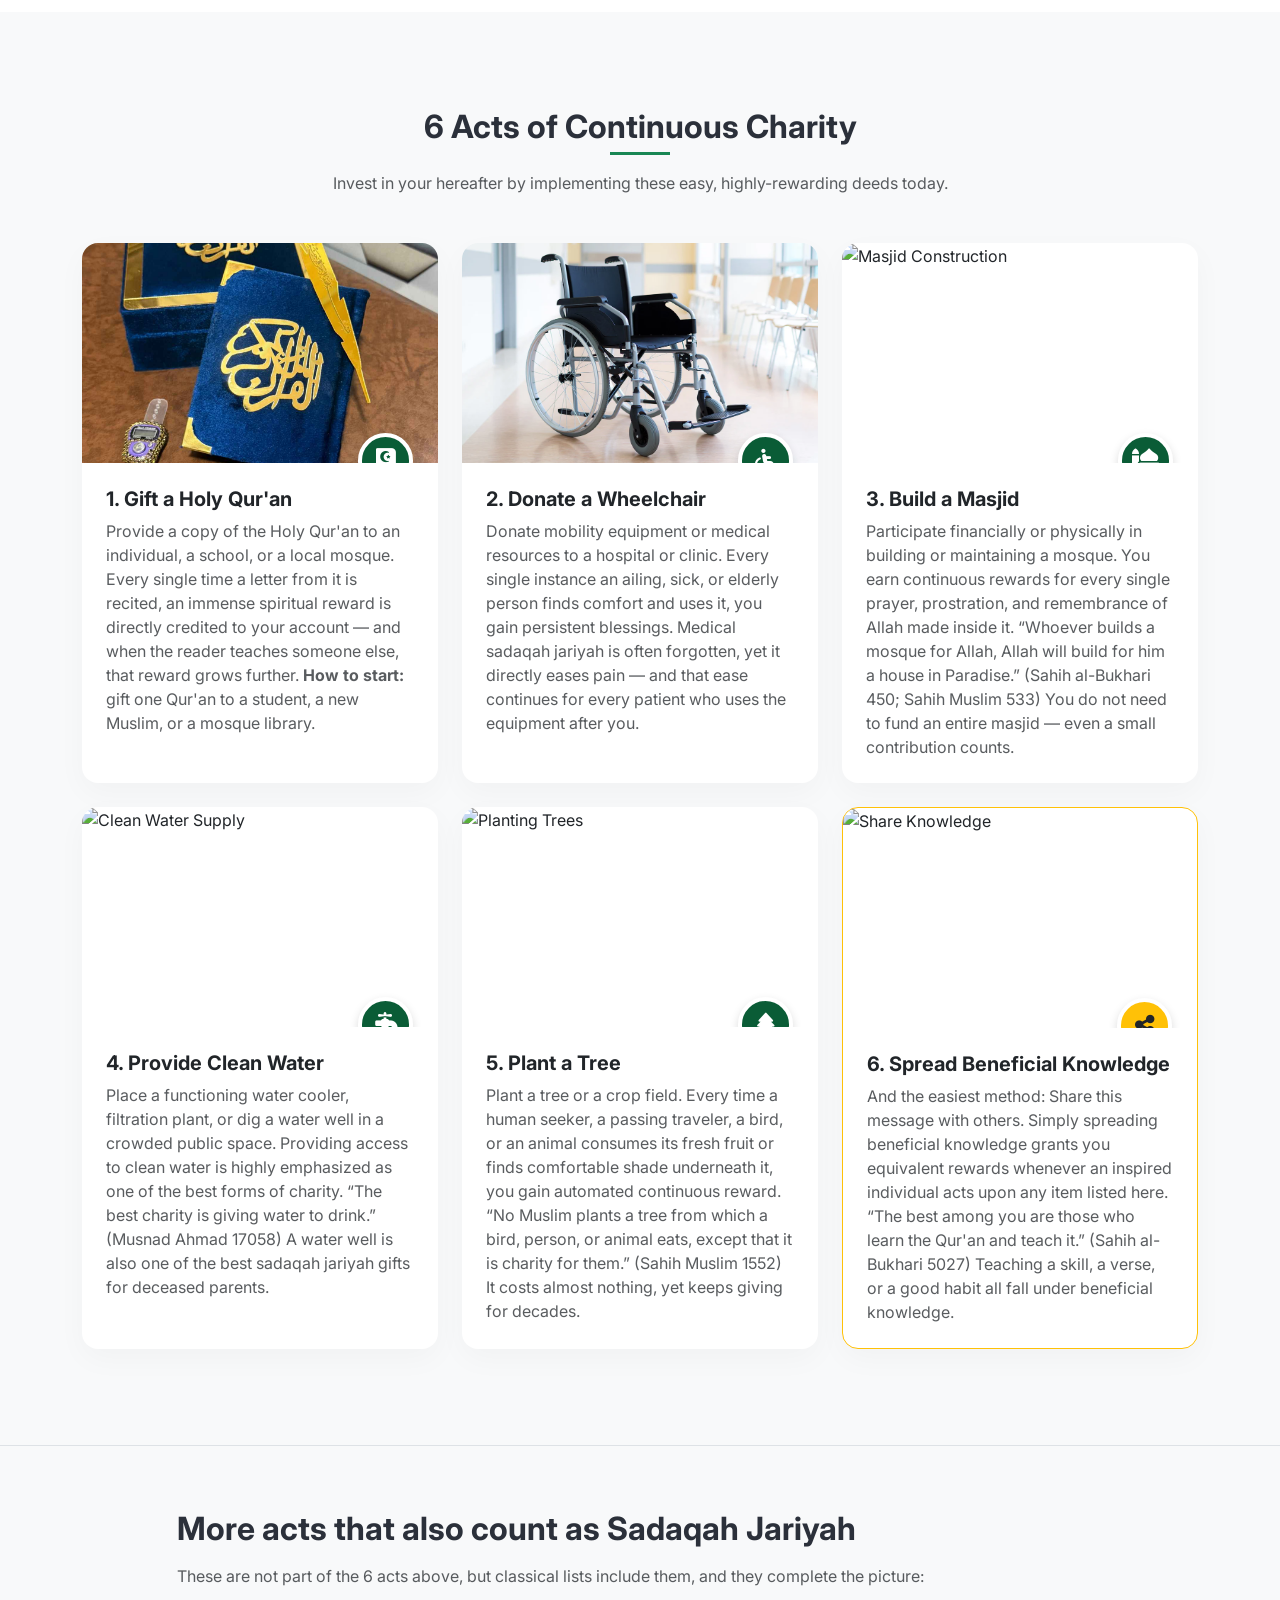
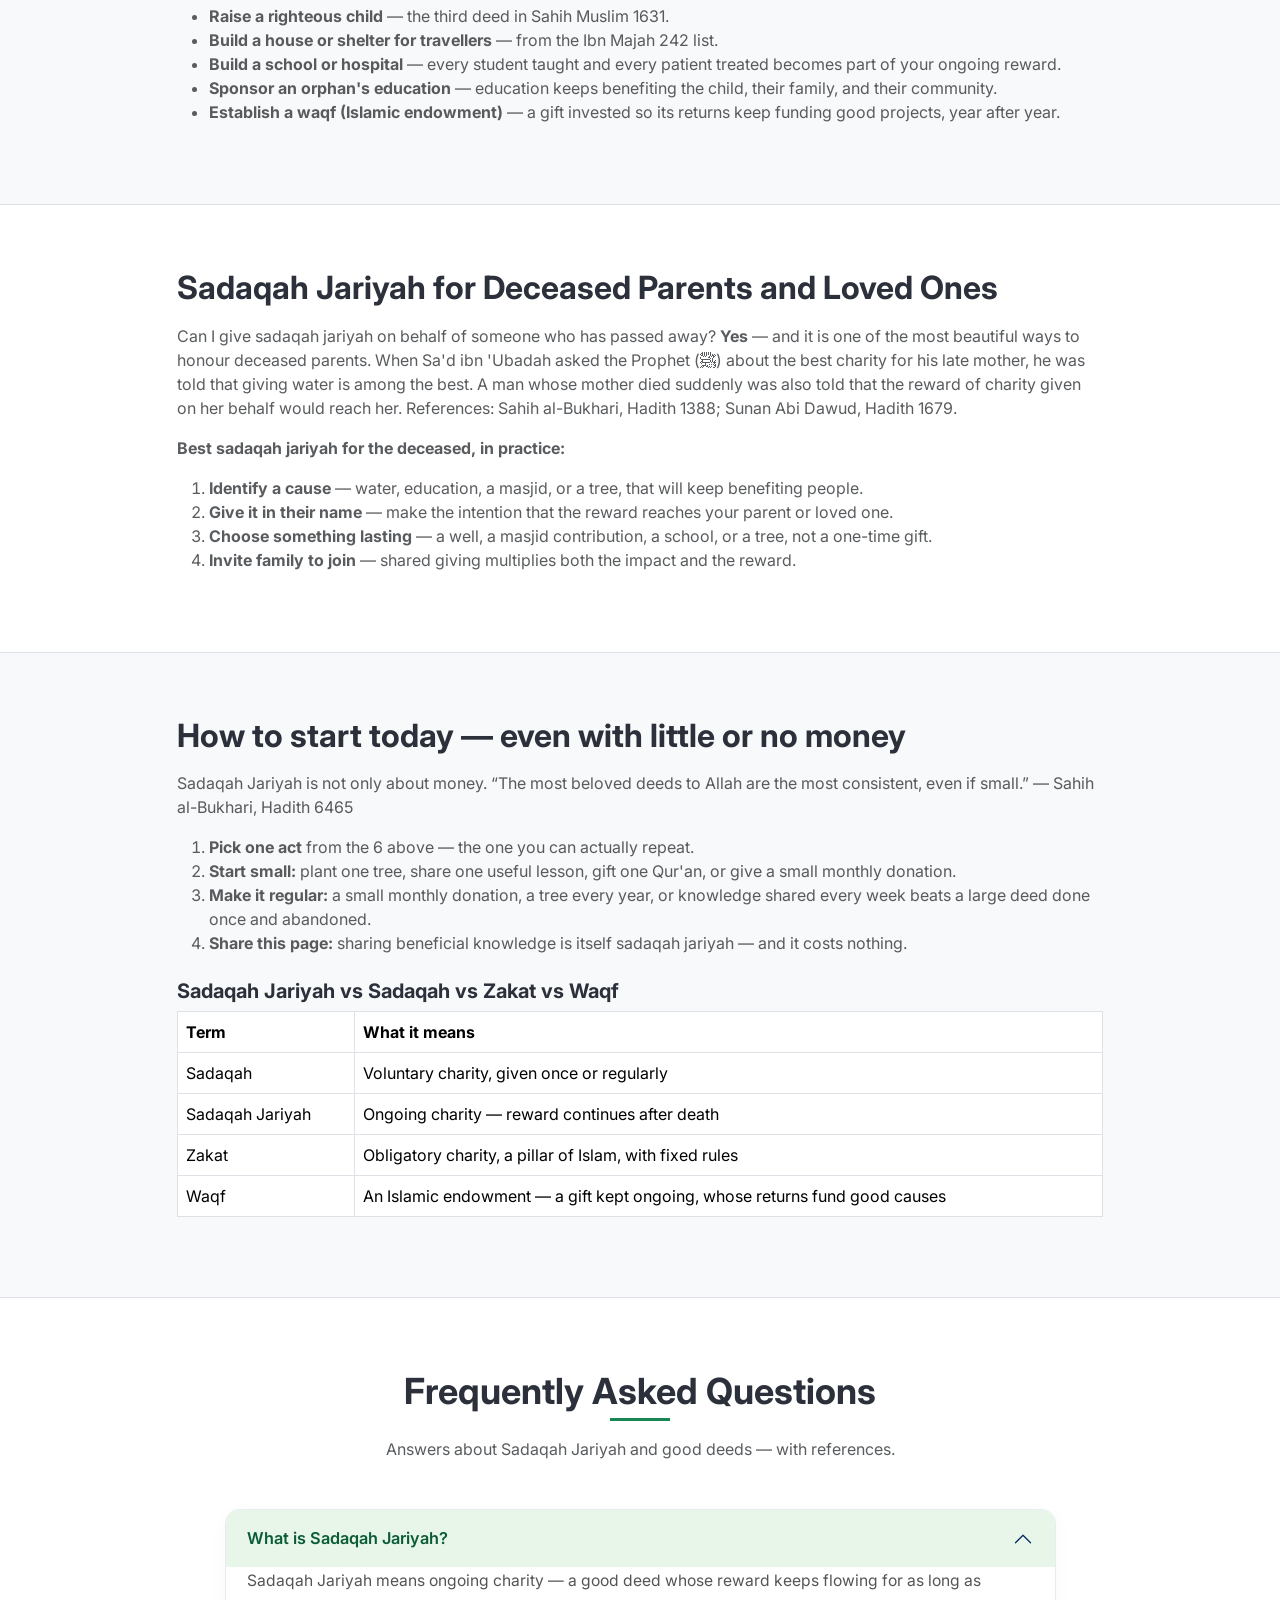
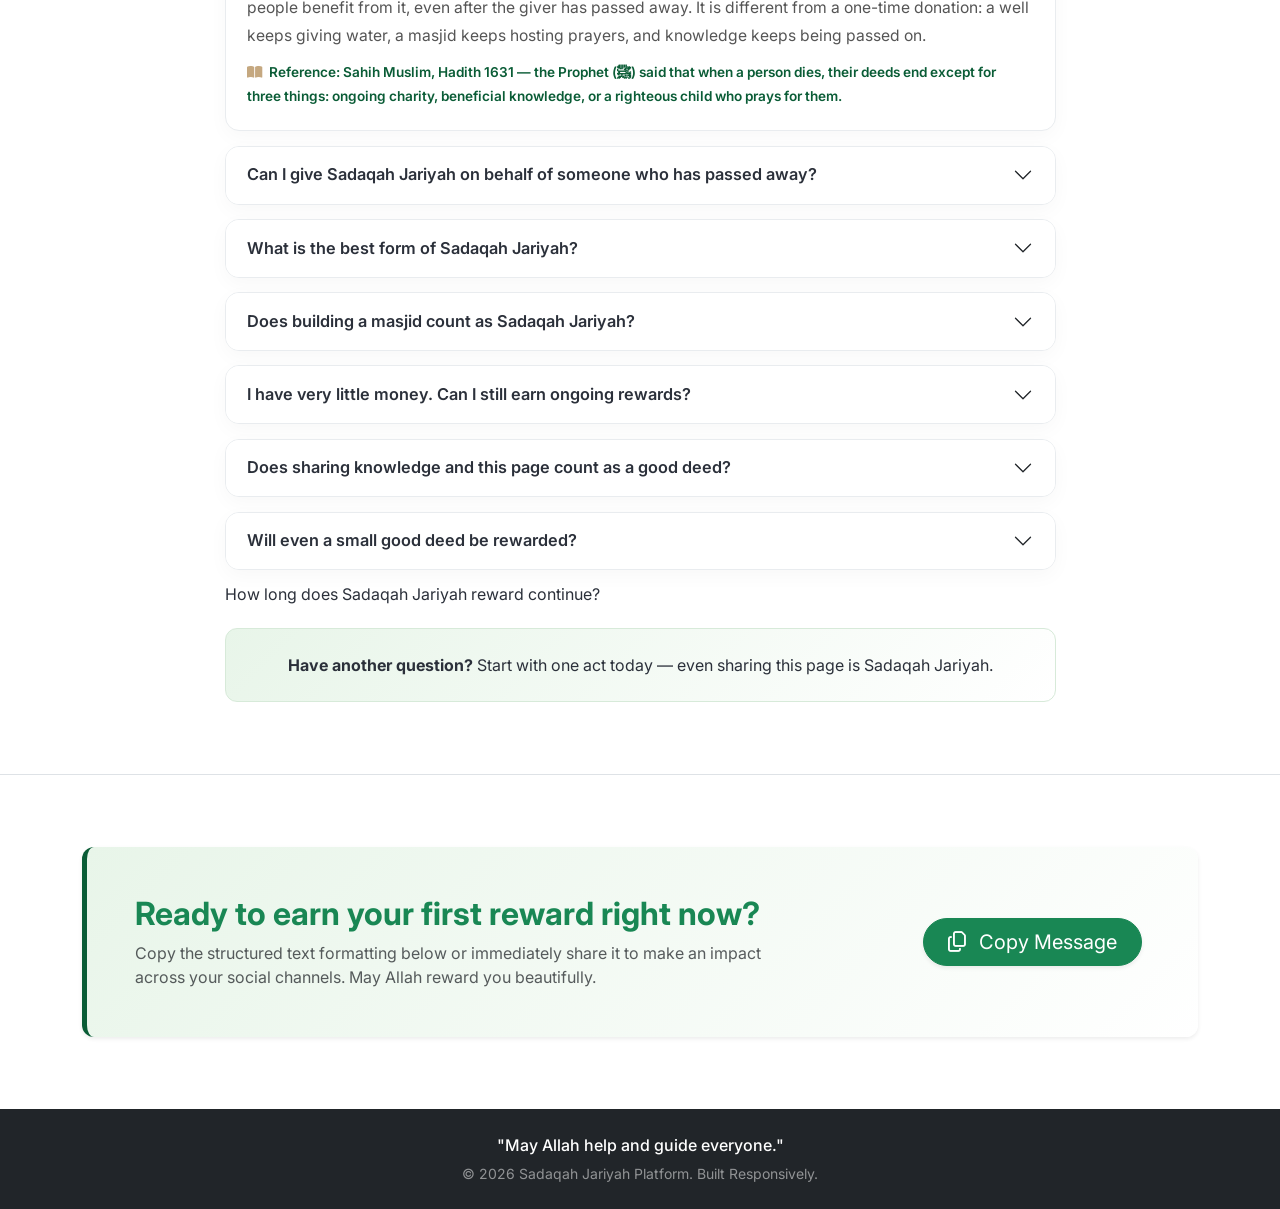
==== commit 028cfd8e: "Update index.html" ====
--- a/index.html
+++ b/index.html
@@ -329,97 +329,6 @@
         </div>
     </header>
 
-    <main id="rewards" class="container py-5 my-5">
-        <div class="text-center mb-5 reveal">
-            <h2 class="fw-bold position-relative d-inline-block pb-2">
-                6 Acts of Continuous Charity
-                <span class="position-absolute bottom-0 start-50 translate-middle-x bg-success" style="width: 60px; height: 3px;"></span>
-            </h2>
-            <p class="text-muted mt-2">Invest in your hereafter by implementing these easy, highly-rewarding deeds today.</p>
-        </div>
-
-        <div class="row g-4 justify-content-center">
-            <div class="col-12 col-md-6 col-lg-4 reveal">
-                <div class="card reward-card">
-                    <div class="card-img-wrapper">
-                        <img src="bluepocket8_11zon.jpg" class="card-img-top" alt="Holy Quran">
-                        <div class="icon-badge"><i class="fa-solid fa-book-quran"></i></div>
-                    </div>
-                    <div class="card-body p-4 pt-4">
-                        <h4 class="card-title fw-bold h5">1. Gift a Holy Qur'an</h4>
-                        <p class="card-text text-muted">Provide a copy of the Holy Qur'an to an individual, a school, or a local mosque. Every single time a letter from it is recited, an immense spiritual reward is directly credited to your account — and when the reader teaches someone else, that reward grows further. <strong>How to start:</strong> gift one Qur'an to a student, a new Muslim, or a mosque library.</p>
-                    </div>
-                </div>
-            </div>
-
-            <div class="col-12 col-md-6 col-lg-4 reveal">
-                <div class="card reward-card">
-                    <div class="card-img-wrapper">
-                        <img src="Wheelchair.webp" class="card-img-top" alt="Wheelchair donation">
-                        <div class="icon-badge"><i class="fa-solid fa-wheelchair"></i></div>
-                    </div>
-                    <div class="card-body p-4 pt-4">
-                        <h4 class="card-title fw-bold h5">2. Donate a Wheelchair</h4>
-                        <p class="card-text text-muted">Donate mobility equipment or medical resources to a hospital or clinic. Every single instance an ailing, sick, or elderly person finds comfort and uses it, you gain persistent blessings. Medical sadaqah jariyah is often forgotten, yet it directly eases pain — and that ease continues for every patient who uses the equipment after you.</p>
-                    </div>
-                </div>
-            </div>
-
-            <div class="col-12 col-md-6 col-lg-4 reveal">
-                <div class="card reward-card">
-                    <div class="card-img-wrapper">
-                        <img src="https://images.unsplash.com/photo-1564507592333-c60657eea523?auto=format&fit=crop&q=80&w=600" class="card-img-top" alt="Masjid Construction">
-                        <div class="icon-badge"><i class="fa-solid fa-mosque"></i></div>
-                    </div>
-                    <div class="card-body p-4 pt-4">
-                        <h4 class="card-title fw-bold h5">3. Build a Masjid</h4>
-                        <p class="card-text text-muted">Participate financially or physically in building or maintaining a mosque. You earn continuous rewards for every single prayer, prostration, and remembrance of Allah made inside it. “Whoever builds a mosque for Allah, Allah will build for him a house in Paradise.” (Sahih al-Bukhari 450; Sahih Muslim 533) You do not need to fund an entire masjid — even a small contribution counts.</p>
-                    </div>
-                </div>
-            </div>
-
-            <div class="col-12 col-md-6 col-lg-4 reveal">
-                <div class="card reward-card">
-                    <div class="card-img-wrapper">
-                        <img src="https://images.unsplash.com/photo-1548839140-29a749e1cf4d?auto=format&fit=crop&q=80&w=600" class="card-img-top" alt="Clean Water Supply">
-                        <div class="icon-badge"><i class="fa-solid fa-faucet-drip"></i></div>
-                    </div>
-                    <div class="card-body p-4 pt-4">
-                        <h4 class="card-title fw-bold h5">4. Provide Clean Water</h4>
-                        <p class="card-text text-muted">Place a functioning water cooler, filtration plant, or dig a water well in a crowded public space. Providing access to clean water is highly emphasized as one of the best forms of charity. “The best charity is giving water to drink.” (Musnad Ahmad 17058) A water well is also one of the best sadaqah jariyah gifts for deceased parents.</p>
-                    </div>
-                </div>
-            </div>
-
-            <div class="col-12 col-md-6 col-lg-4 reveal">
-                <div class="card reward-card">
-                    <div class="card-img-wrapper">
-                        <img src="https://images.unsplash.com/photo-1502082553048-f009c37129b9?auto=format&fit=crop&q=80&w=600" class="card-img-top" alt="Planting Trees">
-                        <div class="icon-badge"><i class="fa-solid fa-tree"></i></div>
-                    </div>
-                    <div class="card-body p-4 pt-4">
-                        <h4 class="card-title fw-bold h5">5. Plant a Tree</h4>
-                        <p class="card-text text-muted">Plant a tree or a crop field. Every time a human seeker, a passing traveler, a bird, or an animal consumes its fresh fruit or finds comfortable shade underneath it, you gain automated continuous reward. “No Muslim plants a tree from which a bird, person, or animal eats, except that it is charity for them.” (Sahih Muslim 1552) It costs almost nothing, yet keeps giving for decades.</p>
-                    </div>
-                </div>
-            </div>
-
-            <div class="col-12 col-md-6 col-lg-4 reveal">
-                <div class="card reward-card border border-warning">
-                    <div class="card-img-wrapper">
-                        <img src="https://images.unsplash.com/photo-1611162617213-7d7a39e9b1d7?auto=format&fit=crop&q=80&w=600" class="card-img-top" alt="Share Knowledge">
-                        <div class="icon-badge bg-warning text-dark"><i class="fa-solid fa-share-nodes"></i></div>
-                    </div>
-                    <div class="card-body p-4 pt-4">
-                        <h4 class="card-title fw-bold h5">6. Spread Beneficial Knowledge</h4>
-                        <p class="card-text text-muted">And the easiest method: Share this message with others. Simply spreading beneficial knowledge grants you equivalent rewards whenever an inspired individual acts upon any item listed here. “The best among you are those who learn the Qur'an and teach it.” (Sahih al-Bukhari 5027) Teaching a skill, a verse, or a good habit all fall under beneficial knowledge.</p>
-                    </div>
-                </div>
-            </div>
-        </div>
-    </main>
-
-    <!-- ================= WHAT IS SADAQAH JARIYAH ================= -->
     <section id="what-is" class="py-5 bg-white border-top">
         <div class="container py-3 reveal">
             <div class="row justify-content-center"><div class="col-12 col-lg-10">
@@ -440,7 +349,98 @@
         </div>
     </section>
 
-    <!-- ================= MORE ACTS ================= -->
+<main id="rewards" class="container py-5 my-5">
+        <div class="text-center mb-5 reveal">
+            <h2 class="fw-bold position-relative d-inline-block pb-2">
+                6 Acts of Continuous Charity
+                <span class="position-absolute bottom-0 start-50 translate-middle-x bg-success" style="width: 60px; height: 3px;"></span>
+            </h2>
+            <p class="text-muted mt-2">Invest in your hereafter by implementing these easy, highly-rewarding deeds today.</p>
+        </div>
+
+        <div class="row g-4 justify-content-center">
+            <div class="col-12 col-md-6 col-lg-4 reveal">
+                <div class="card reward-card">
+                    <div class="card-img-wrapper">
+                        <img src="bluepocket8_11zon.jpg" class="card-img-top" alt="Holy Quran">
+                        <div class="icon-badge"><i class="fa-solid fa-book-quran"></i></div>
+                    </div>
+                    <div class="card-body p-4 pt-4">
+                        <h3 class="card-title fw-bold h5">1. Gift a Holy Qur'an</h3>
+                        <p class="card-text text-muted">Provide a copy of the Holy Qur'an to an individual, a school, or a local mosque. Every single time a letter from it is recited, an immense spiritual reward is directly credited to your account — and when the reader teaches someone else, that reward grows further. <strong>How to start:</strong> gift one Qur'an to a student, a new Muslim, or a mosque library.</p>
+                    </div>
+                </div>
+            </div>
+
+            <div class="col-12 col-md-6 col-lg-4 reveal">
+                <div class="card reward-card">
+                    <div class="card-img-wrapper">
+                        <img src="Wheelchair.webp" class="card-img-top" alt="Wheelchair donation">
+                        <div class="icon-badge"><i class="fa-solid fa-wheelchair"></i></div>
+                    </div>
+                    <div class="card-body p-4 pt-4">
+                        <h3 class="card-title fw-bold h5">2. Donate a Wheelchair</h3>
+                        <p class="card-text text-muted">Donate mobility equipment or medical resources to a hospital or clinic. Every single instance an ailing, sick, or elderly person finds comfort and uses it, you gain persistent blessings. Medical sadaqah jariyah is often forgotten, yet it directly eases pain — and that ease continues for every patient who uses the equipment after you.</p>
+                    </div>
+                </div>
+            </div>
+
+            <div class="col-12 col-md-6 col-lg-4 reveal">
+                <div class="card reward-card">
+                    <div class="card-img-wrapper">
+                        <img src="https://images.unsplash.com/photo-1564507592333-c60657eea523?auto=format&fit=crop&q=80&w=600" class="card-img-top" alt="Masjid Construction">
+                        <div class="icon-badge"><i class="fa-solid fa-mosque"></i></div>
+                    </div>
+                    <div class="card-body p-4 pt-4">
+                        <h3 class="card-title fw-bold h5">3. Build a Masjid</h3>
+                        <p class="card-text text-muted">Participate financially or physically in building or maintaining a mosque. You earn continuous rewards for every single prayer, prostration, and remembrance of Allah made inside it. “Whoever builds a mosque for Allah, Allah will build for him a house in Paradise.” (Sahih al-Bukhari 450; Sahih Muslim 533) You do not need to fund an entire masjid — even a small contribution counts.</p>
+                    </div>
+                </div>
+            </div>
+
+            <div class="col-12 col-md-6 col-lg-4 reveal">
+                <div class="card reward-card">
+                    <div class="card-img-wrapper">
+                        <img src="https://images.unsplash.com/photo-1548839140-29a749e1cf4d?auto=format&fit=crop&q=80&w=600" class="card-img-top" alt="Clean Water Supply">
+                        <div class="icon-badge"><i class="fa-solid fa-faucet-drip"></i></div>
+                    </div>
+                    <div class="card-body p-4 pt-4">
+                        <h3 class="card-title fw-bold h5">4. Provide Clean Water</h3>
+                        <p class="card-text text-muted">Place a functioning water cooler, filtration plant, or dig a water well in a crowded public space. Providing access to clean water is highly emphasized as one of the best forms of charity. “The best charity is giving water to drink.” (Musnad Ahmad 17058) A water well is also one of the best sadaqah jariyah gifts for deceased parents.</p>
+                    </div>
+                </div>
+            </div>
+
+            <div class="col-12 col-md-6 col-lg-4 reveal">
+                <div class="card reward-card">
+                    <div class="card-img-wrapper">
+                        <img src="https://images.unsplash.com/photo-1502082553048-f009c37129b9?auto=format&fit=crop&q=80&w=600" class="card-img-top" alt="Planting Trees">
+                        <div class="icon-badge"><i class="fa-solid fa-tree"></i></div>
+                    </div>
+                    <div class="card-body p-4 pt-4">
+                        <h3 class="card-title fw-bold h5">5. Plant a Tree</h3>
+                        <p class="card-text text-muted">Plant a tree or a crop field. Every time a human seeker, a passing traveler, a bird, or an animal consumes its fresh fruit or finds comfortable shade underneath it, you gain automated continuous reward. “No Muslim plants a tree from which a bird, person, or animal eats, except that it is charity for them.” (Sahih Muslim 1552) It costs almost nothing, yet keeps giving for decades.</p>
+                    </div>
+                </div>
+            </div>
+
+            <div class="col-12 col-md-6 col-lg-4 reveal">
+                <div class="card reward-card border border-warning">
+                    <div class="card-img-wrapper">
+                        <img src="https://images.unsplash.com/photo-1611162617213-7d7a39e9b1d7?auto=format&fit=crop&q=80&w=600" class="card-img-top" alt="Share Knowledge">
+                        <div class="icon-badge bg-warning text-dark"><i class="fa-solid fa-share-nodes"></i></div>
+                    </div>
+                    <div class="card-body p-4 pt-4">
+                        <h3 class="card-title fw-bold h5">6. Spread Beneficial Knowledge</h3>
+                        <p class="card-text text-muted">And the easiest method: Share this message with others. Simply spreading beneficial knowledge grants you equivalent rewards whenever an inspired individual acts upon any item listed here. “The best among you are those who learn the Qur'an and teach it.” (Sahih al-Bukhari 5027) Teaching a skill, a verse, or a good habit all fall under beneficial knowledge.</p>
+                    </div>
+                </div>
+            </div>
+        </div>
+    </main>
+
+    <!-- ================= WHAT IS SADAQAH JARIYAH ================= -->
+        <!-- ================= MORE ACTS ================= -->
     <section class="py-5 border-top">
         <div class="container py-3 reveal">
             <div class="row justify-content-center"><div class="col-12 col-lg-10">
@@ -641,7 +641,7 @@
             <div class="share-box p-4 p-md-5 shadow-sm text-center text-md-start">
                 <div class="row align-items-center">
                     <div class="col-lg-8 mb-4 mb-lg-0">
-                        <h3 class="fw-bold text-success mb-2">Ready to earn your first reward right now?</h3>
+                        <h2 class="fw-bold text-success mb-2">Ready to earn your first reward right now?</h2>
                         <p class="text-muted mb-0">Copy the structured text formatting below or immediately share it to make an impact across your social channels. May Allah reward you beautifully.</p>
                     </div>
                     <div class="col-lg-4 text-md-end text-center">
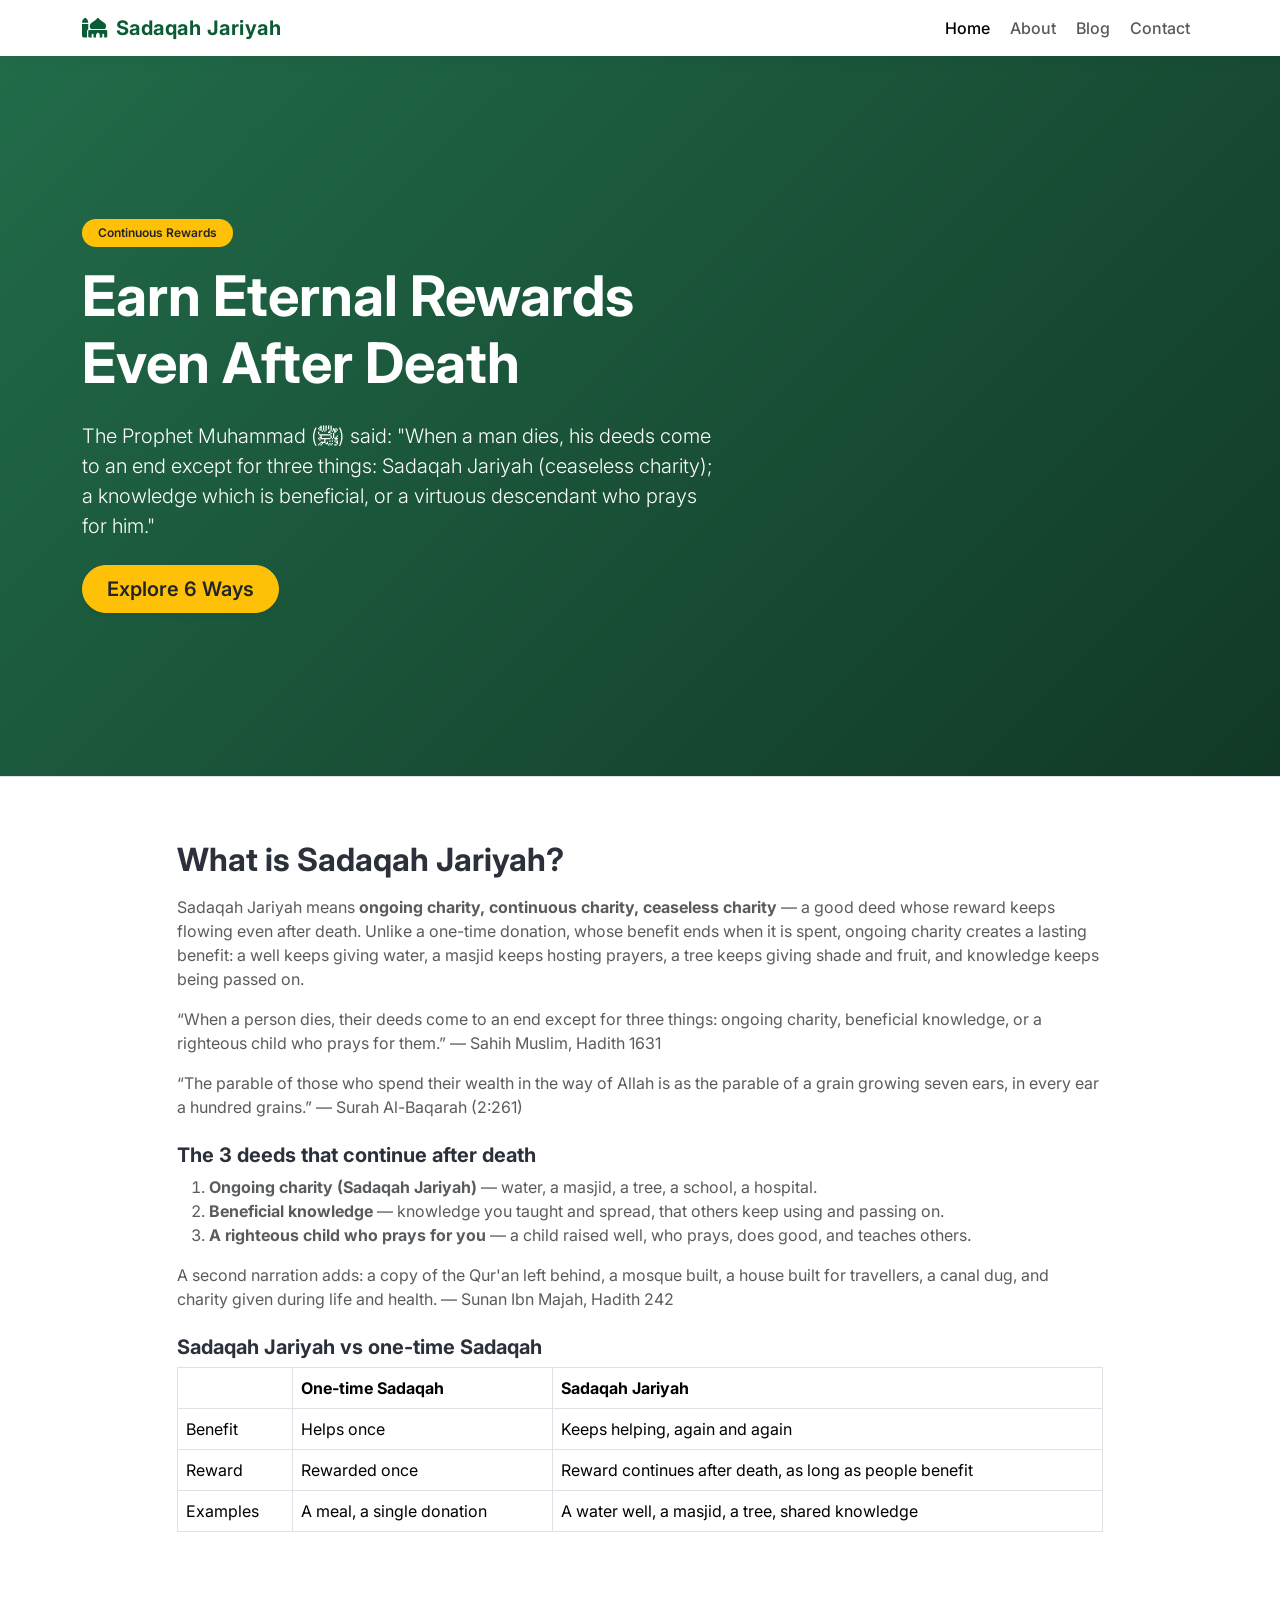
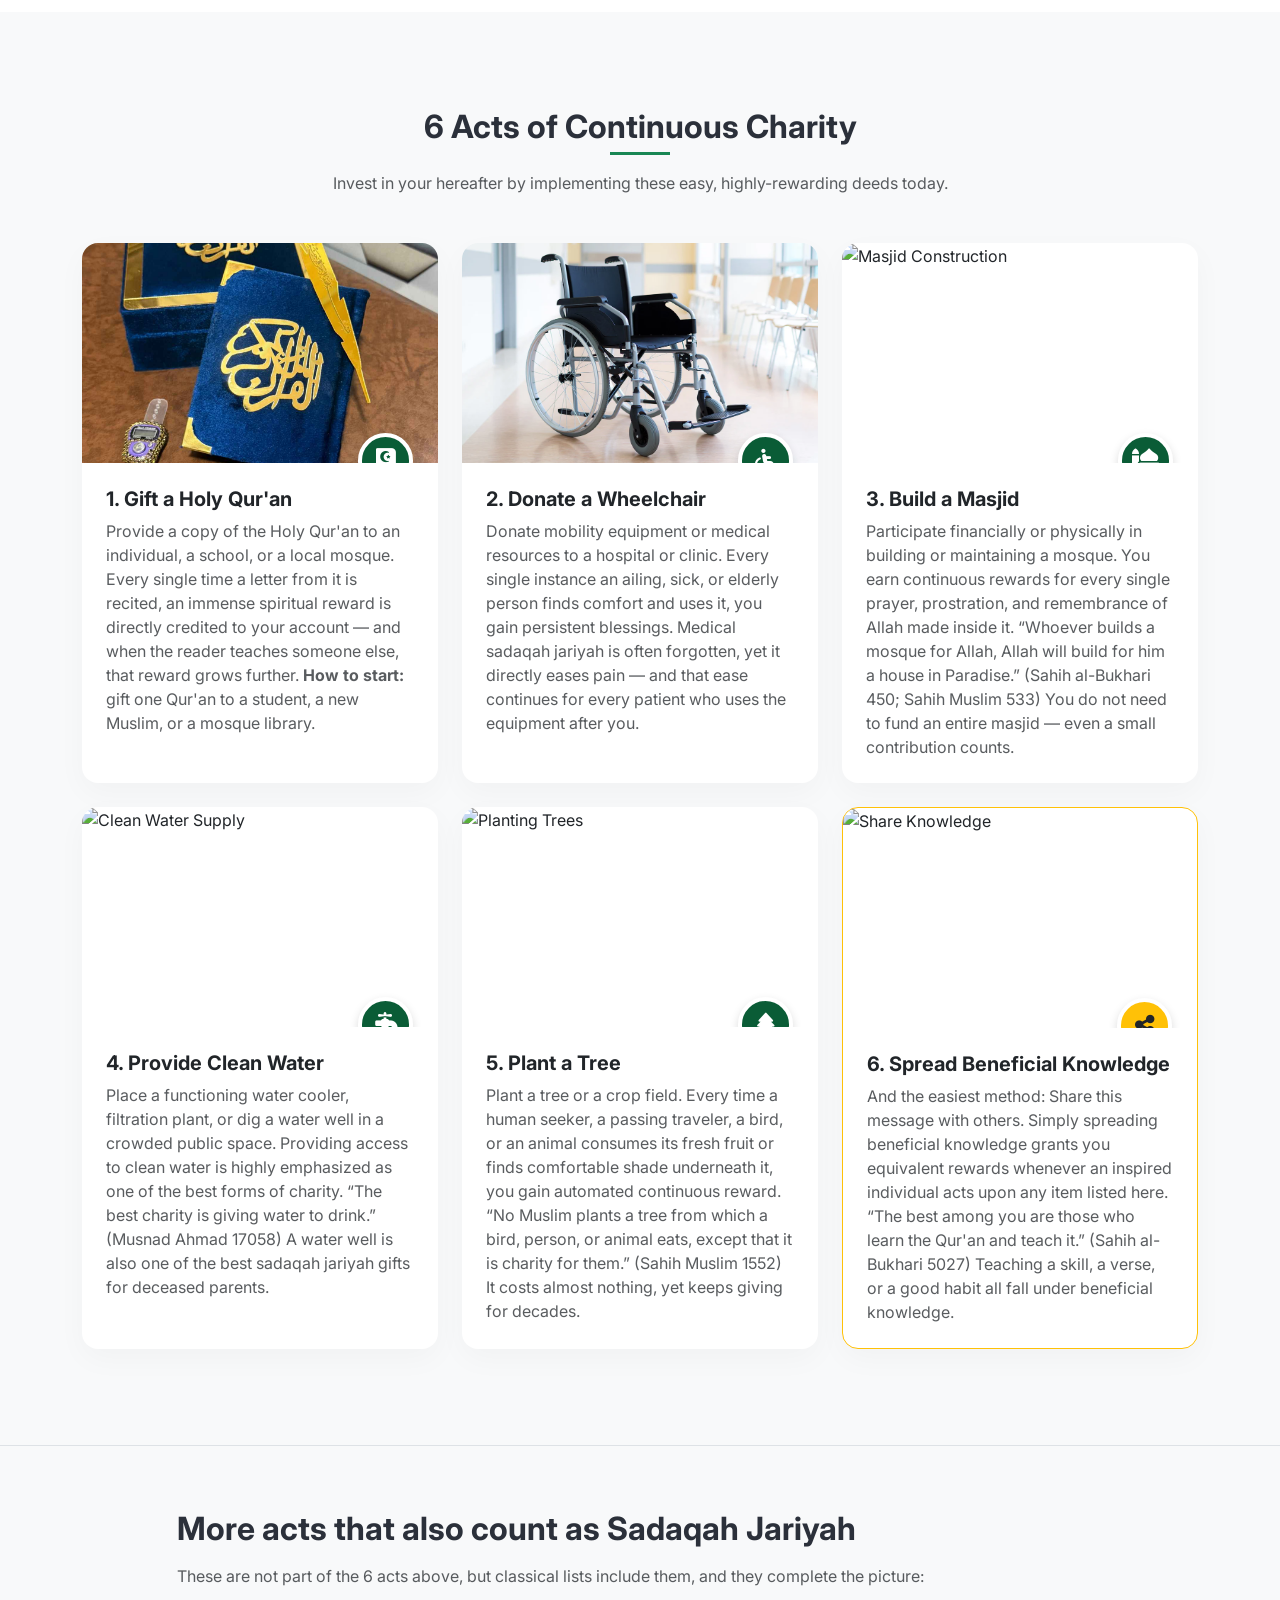
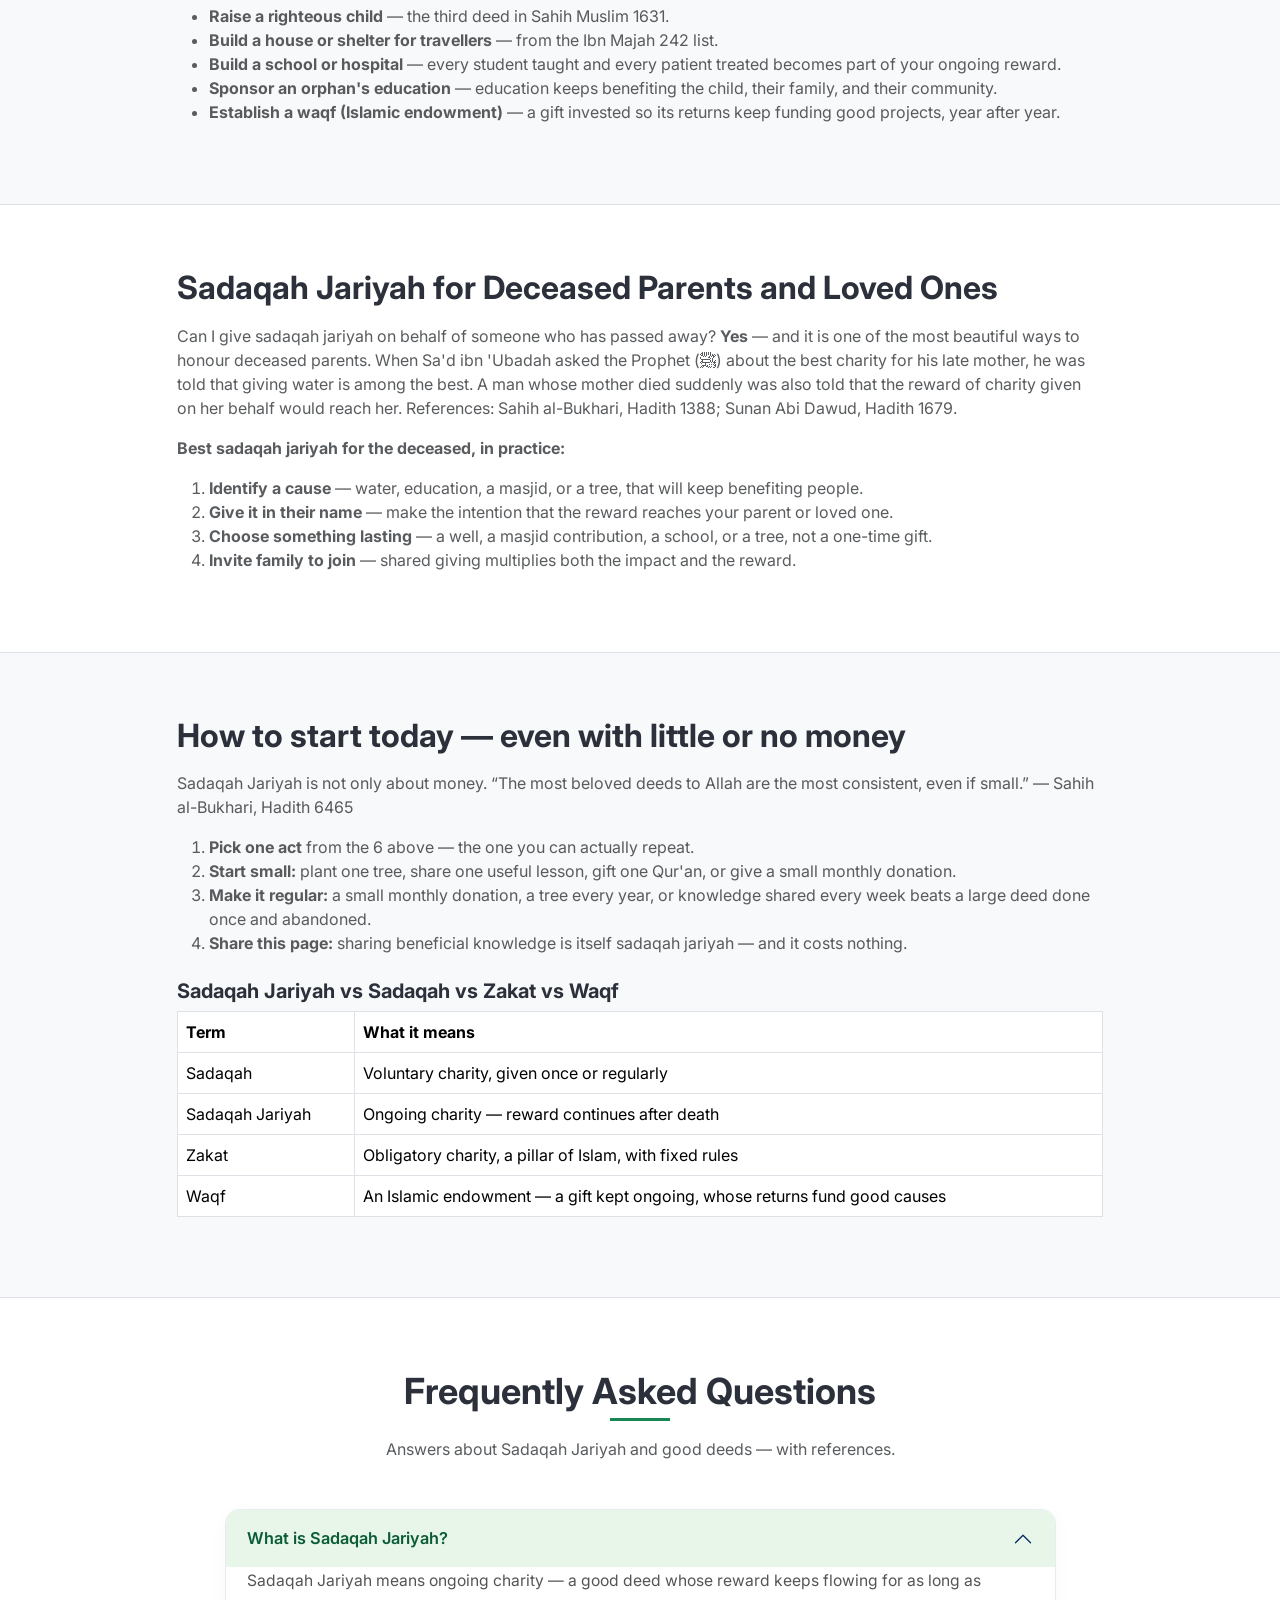
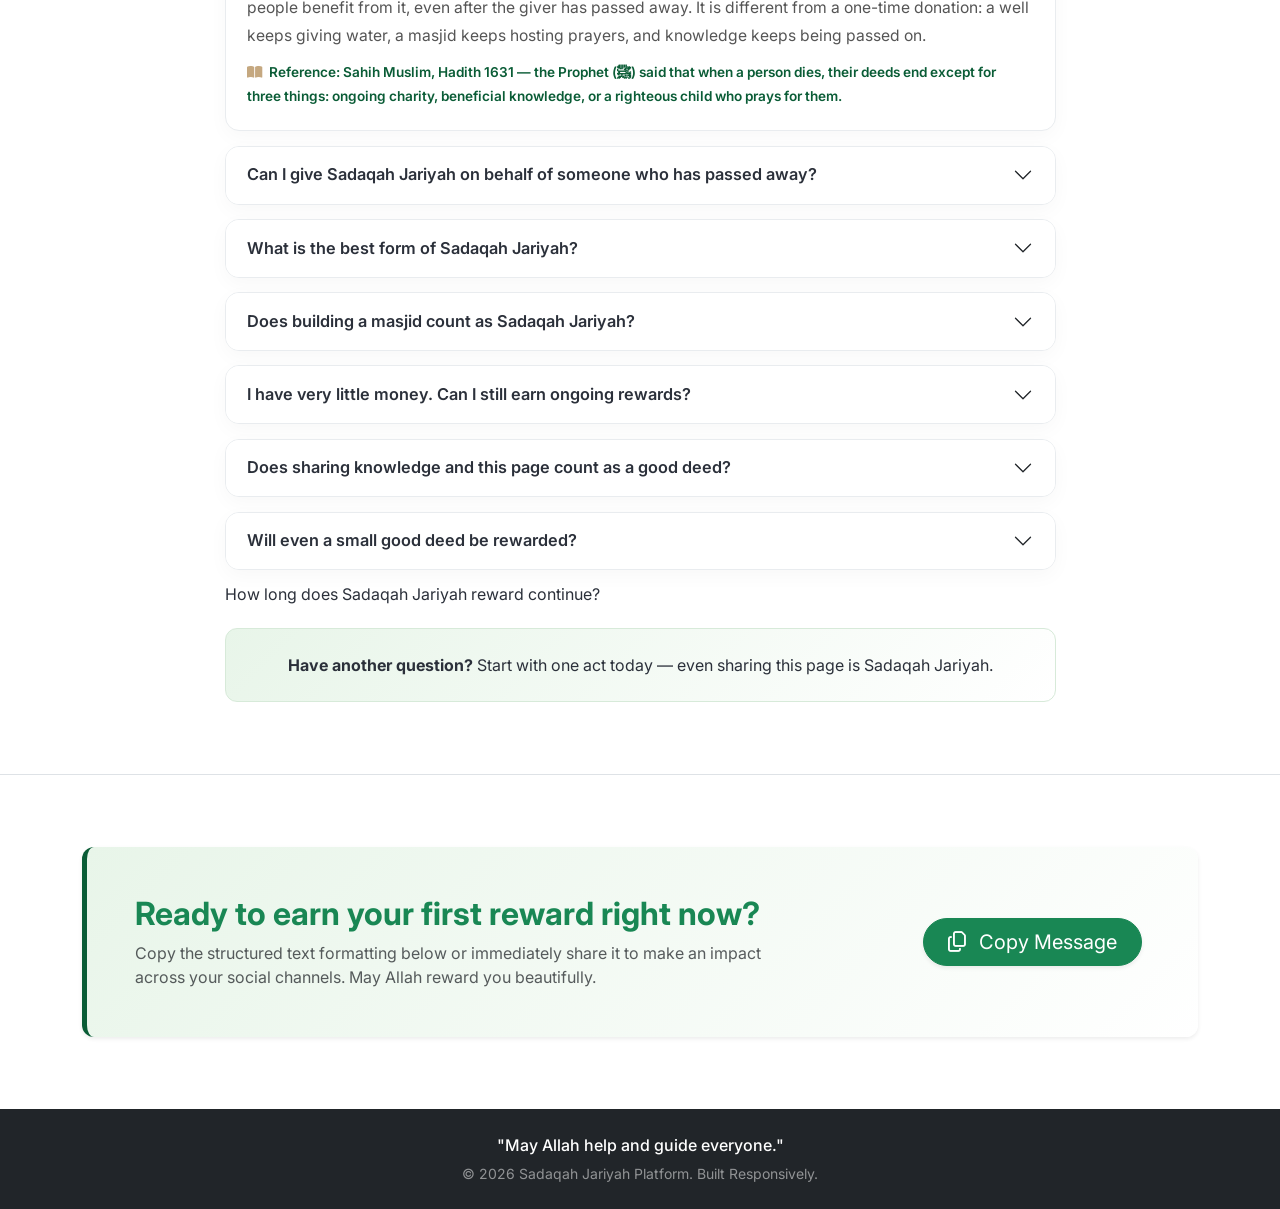
==== commit f8b07abc: "Update index.html" ====
--- a/index.html
+++ b/index.html
@@ -307,7 +307,7 @@
             </button>
             <div class="collapse navbar-collapse" id="navbarNav">
                 <ul class="navbar-nav ms-auto gap-lg-1">
-                    <li class="nav-item"><a class="nav-link fw-medium" href="index.html">Home</a></li>
+                    <li class="nav-item"><a class="nav-link active fw-medium" href="index.html">Home</a></li>
                     <li class="nav-item"><a class="nav-link fw-medium" href="about.html">About</a></li>
                     <li class="nav-item"><a class="nav-link fw-medium" href="blog.html">Blog</a></li>
                     <li class="nav-item"><a class="nav-link fw-medium" href="contact.html">Contact</a></li>
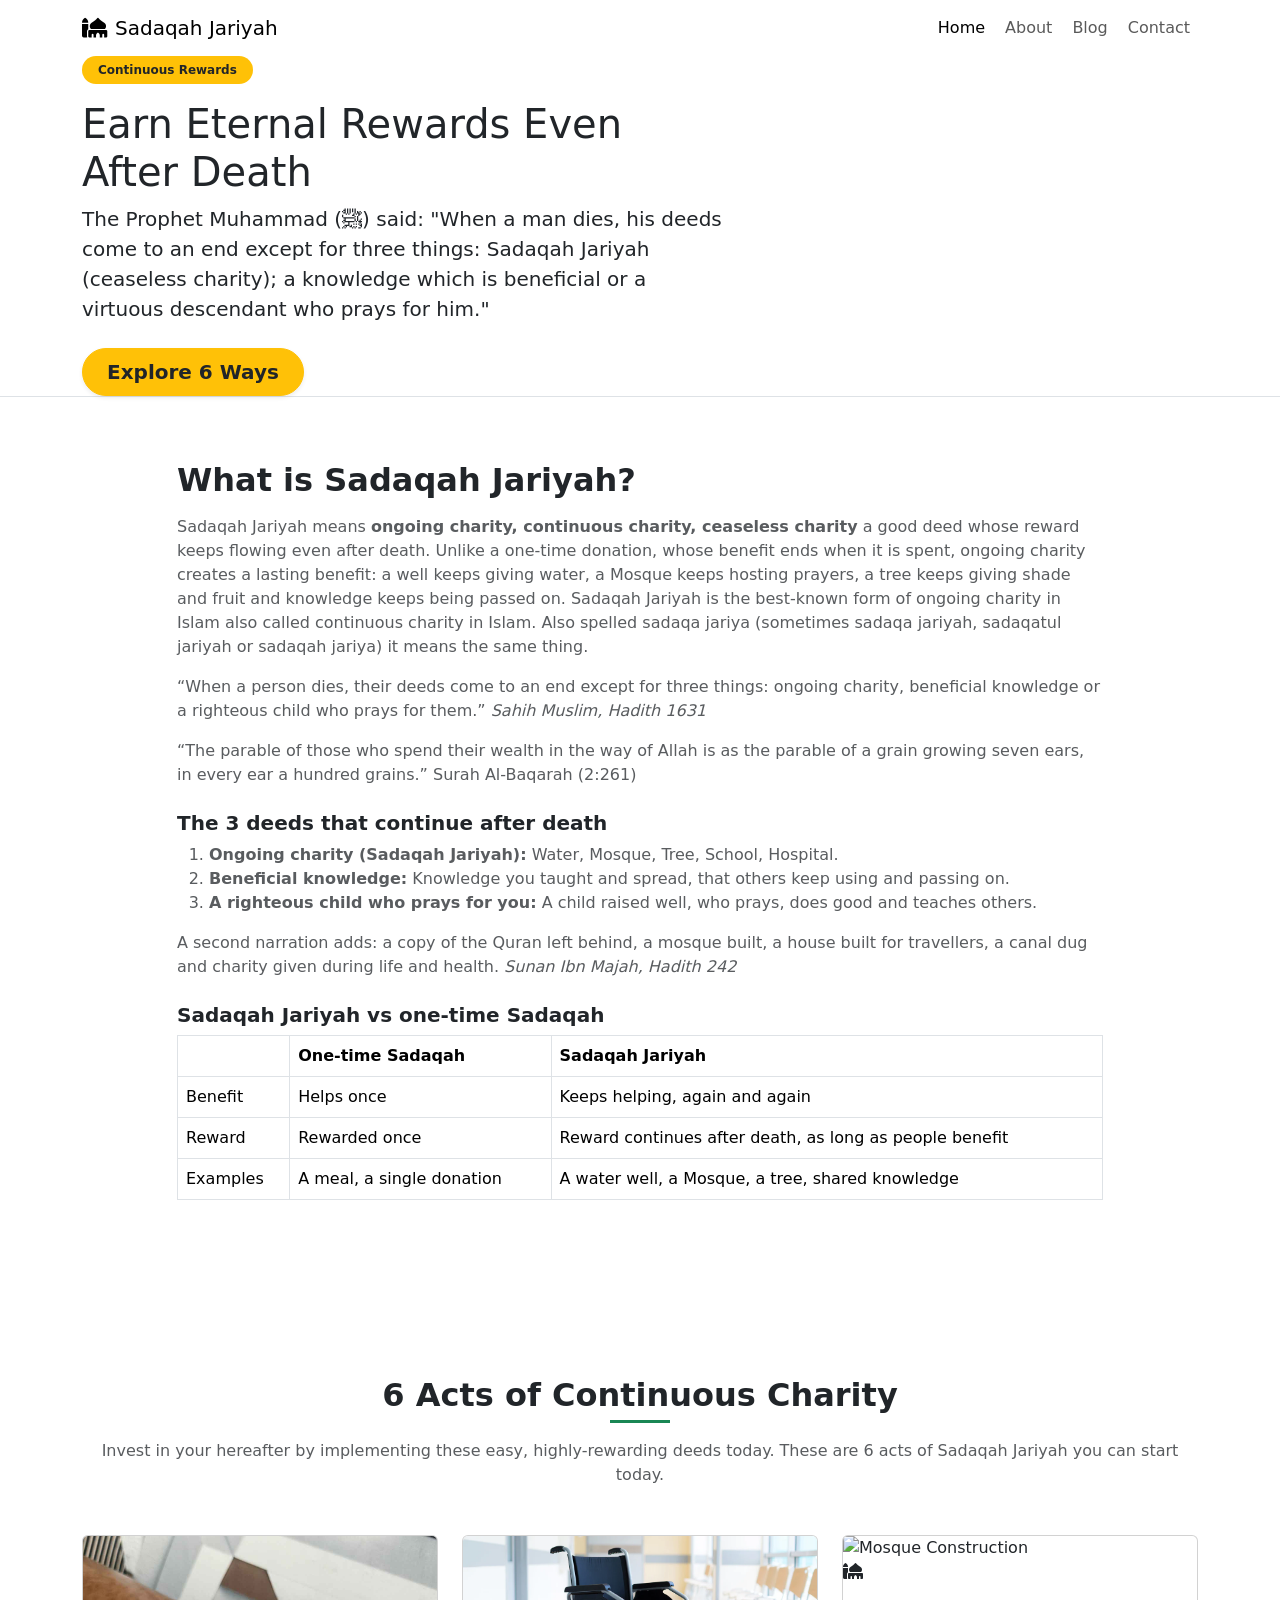
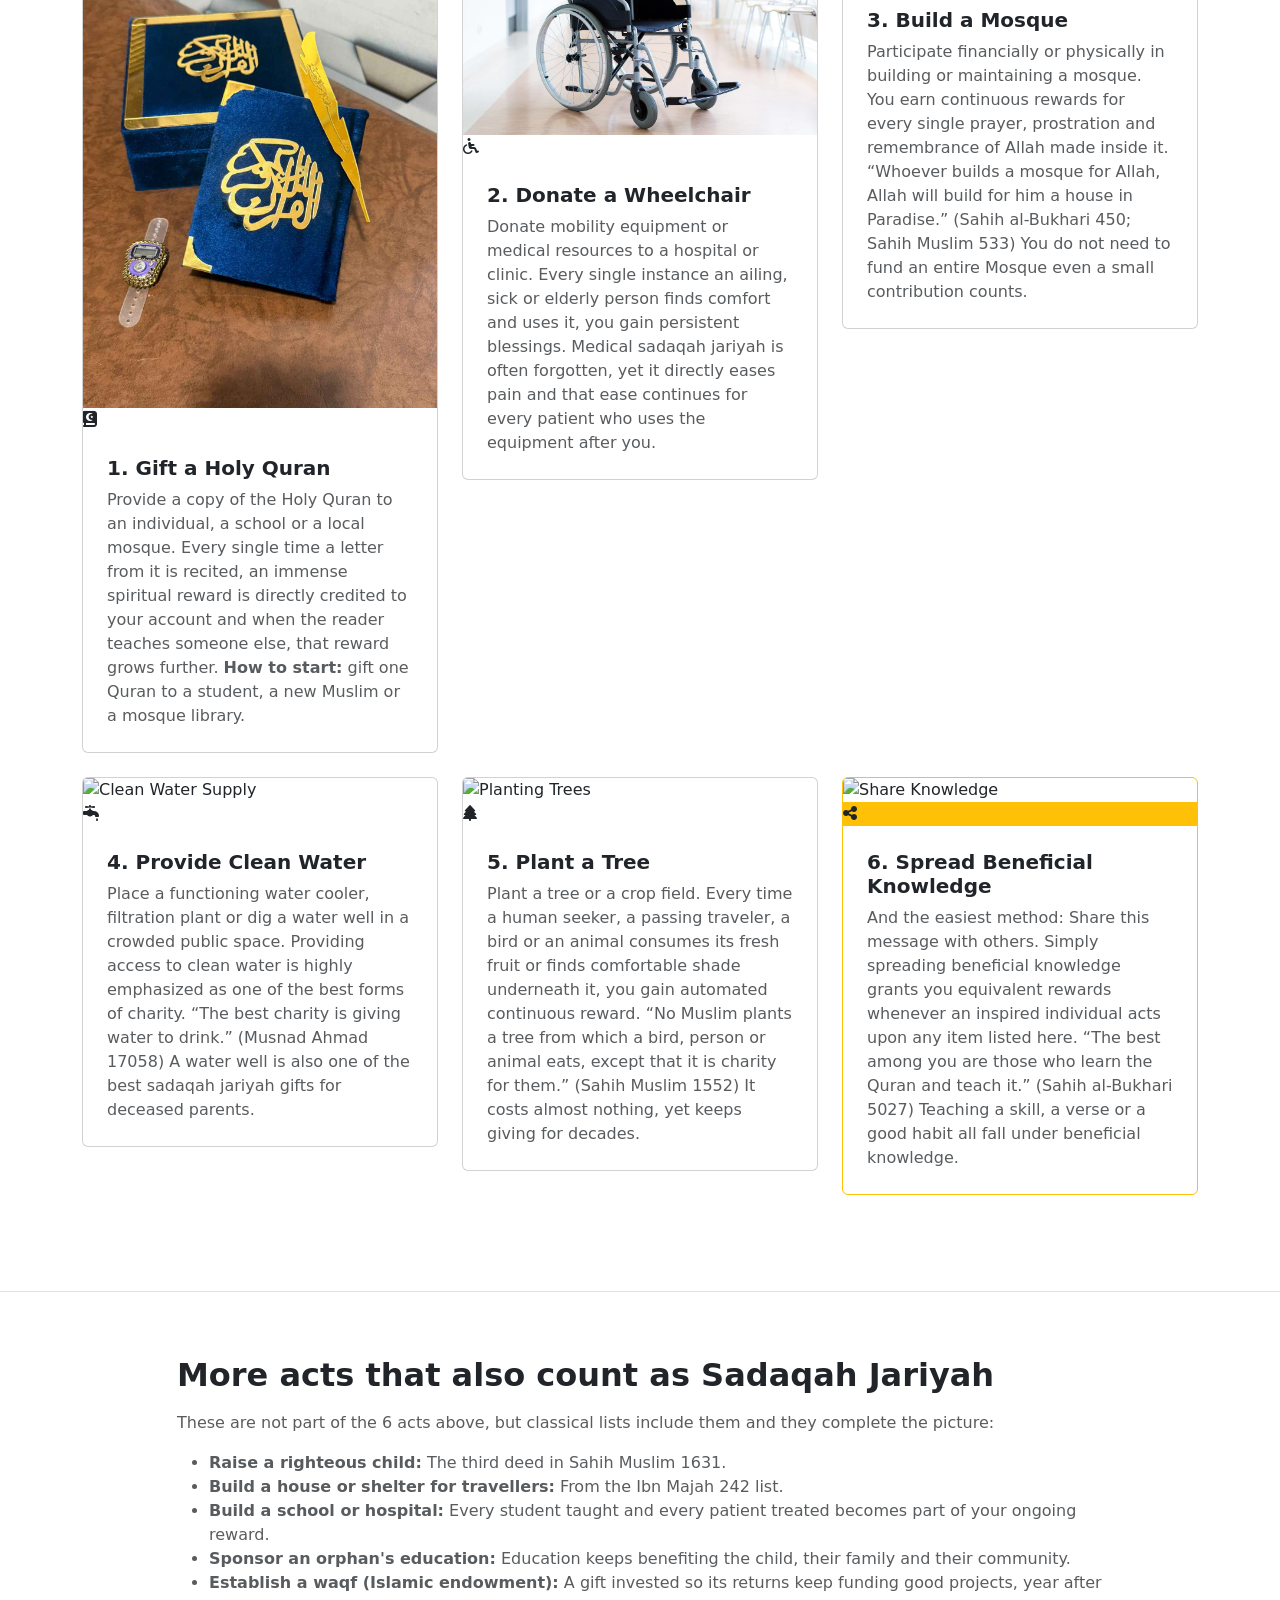
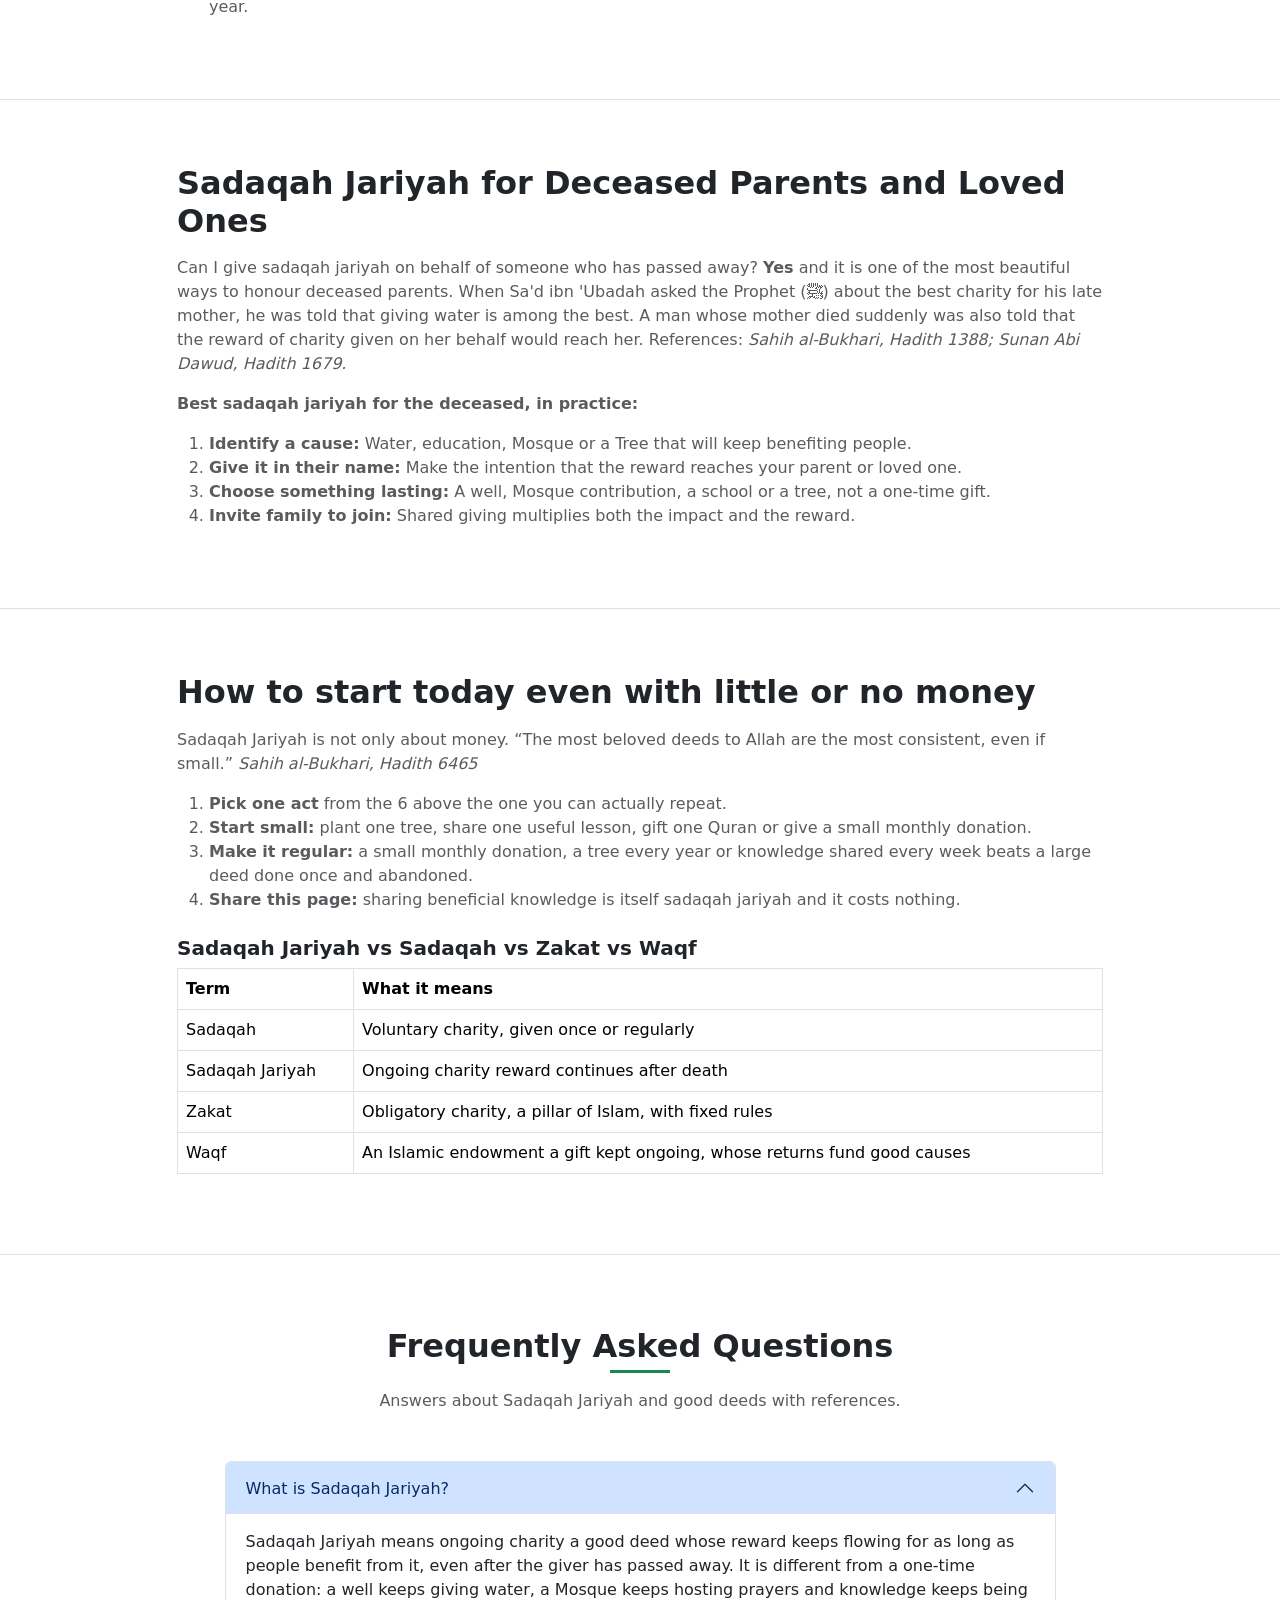
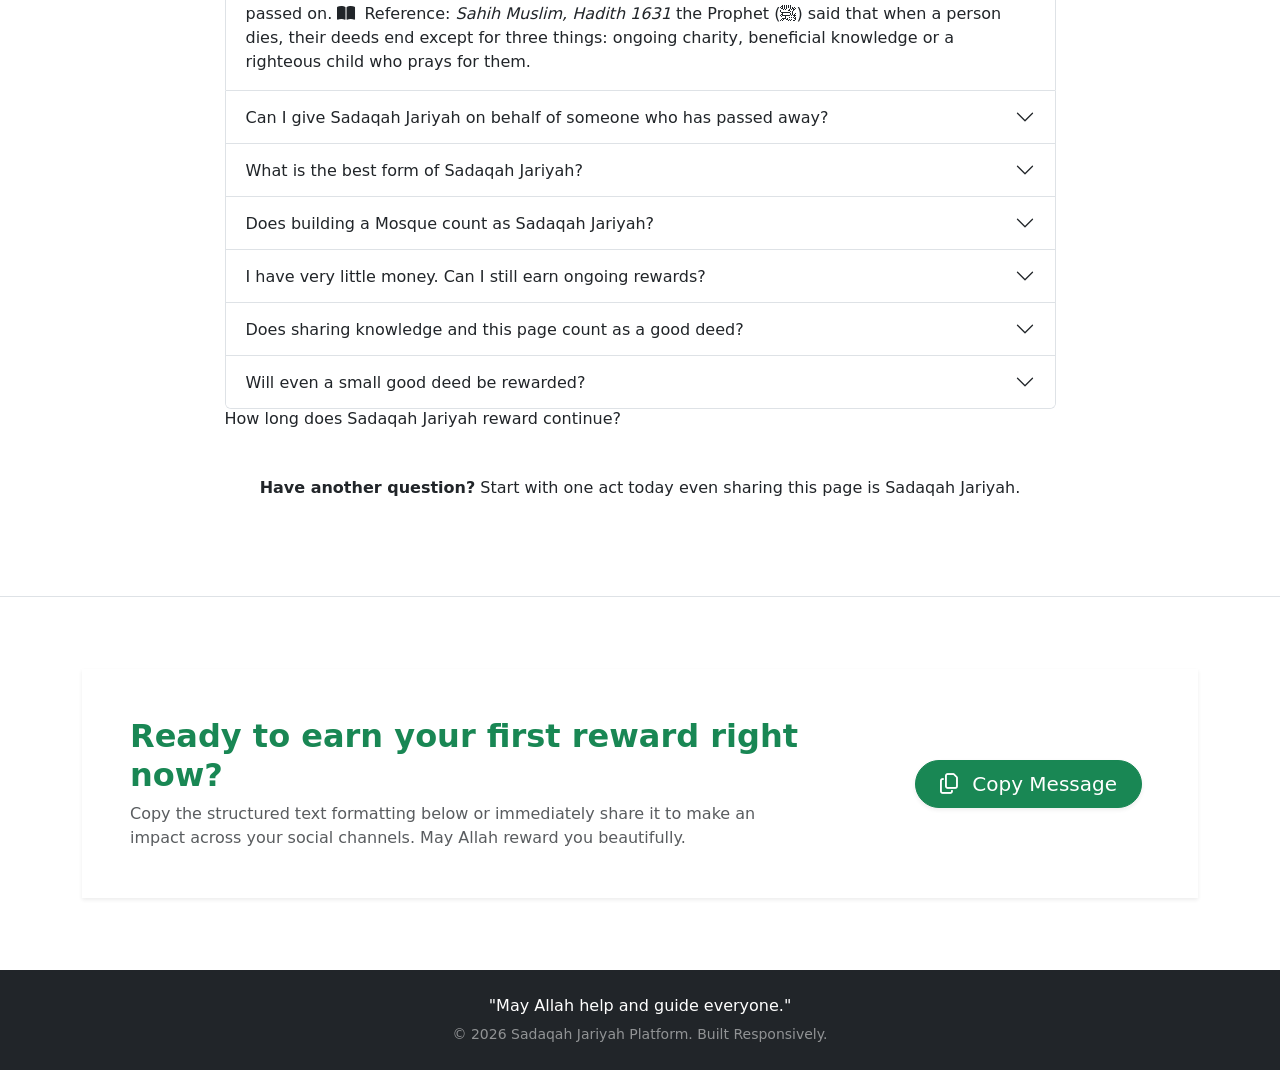
==== commit 731305c9: "Update index.html" ====
--- a/index.html
+++ b/index.html
@@ -3,20 +3,21 @@
 <head>
     <meta charset="UTF-8">
     <meta name="viewport" content="width=device-width, initial-scale=1.0">
-    <meta name="google-site-verification" content="rfWoy1HWtlaCHy5CN8coHj37R3y__MUSgHewu0D3lo8" />    
+    <meta name="google-site-verification" content="rfWoy1HWtlaCHy5CN8coHj37R3y__MUSgHewu0D3lo8" />
     <meta name="p:domain_verify" content="38b4a01f065a7c1755214fce3450b47c"/>
     <link rel="canonical" href="https://mhassan-dev13.github.io/Earn-Eternal-Rewards-Even-After-Death/">
     <link href="https://cdn.jsdelivr.net/npm/bootstrap@5.3.2/dist/css/bootstrap.min.css" rel="stylesheet">
     <link href="https://cdnjs.cloudflare.com/ajax/libs/font-awesome/6.4.0/css/all.min.css" rel="stylesheet">
     <link href="https://fonts.googleapis.com/css2?family=Inter:wght@300;400;500;600;700&display=swap" rel="stylesheet">
     <title>Sadaqah Jariyah: 6 Acts That Earn Rewards Even After Death</title>
-    <meta name="description" content="What is Sadaqah Jariyah? Discover 6 acts of ongoing charity that earn rewards after death, including sadaqah jariyah for deceased parents, water wells, masjids and beneficial knowledge.">
+    <meta name="description" content="What is Sadaqah Jariyah? Discover 6 acts of ongoing charity that earn rewards after death, including sadaqah jariyah for deceased parents, water wells, Mosque and beneficial knowledge.">
 
     <!-- Social sharing (WhatsApp / Facebook preview ke liye) -->
     <meta property="og:title" content="Sadaqah Jariyah: 6 Acts That Earn Rewards Even After Death">
     <meta property="og:description" content="Discover 6 simple Sadaqah Jariyah acts that keep earning rewards even after death.">
     <meta property="og:type" content="website">
     <meta property="og:url" content="https://mhassan-dev13.github.io/Earn-Eternal-Rewards-Even-After-Death/">
+    <link rel="stylesheet" href="style.css">
 
     <!-- FAQ Structured Data (Google FAQ rich results ke liye) -->
     <script type="application/ld+json">
@@ -29,7 +30,7 @@
                 "name": "What is Sadaqah Jariyah?",
                 "acceptedAnswer": {
                     "@type": "Answer",
-                    "text": "Sadaqah Jariyah means ongoing charity — a good deed whose reward keeps flowing for as long as people benefit from it, even after the giver has passed away. It is different from a one-time donation: a well keeps giving water, a masjid keeps hosting prayers, and knowledge keeps being passed on."
+                    "text": "Sadaqah Jariyah means ongoing charity a good deed whose reward keeps flowing for as long as people benefit from it, even after the giver has passed away. It is different from a one-time donation: a well keeps giving water, a Mosque keeps hosting prayers and knowledge keeps being passed on."
                 }
             },
             {
@@ -37,7 +38,7 @@
                 "name": "Can I give Sadaqah Jariyah on behalf of someone who has passed away?",
                 "acceptedAnswer": {
                     "@type": "Answer",
-                    "text": "Yes. You can give charity on behalf of a deceased parent or loved one, and the reward reaches them. One well-known example is giving water: when Sa'd ibn 'Ubadah asked the Prophet (peace be upon him) about the best charity for his late mother, he was told that giving water is among the best."
+                    "text": "Yes. You can give charity on behalf of a deceased parent or loved one and the reward reaches them. One well-known example is giving water: when Sa'd ibn 'Ubadah asked the Prophet (peace be upon him) about the best charity for his late mother, he was told that giving water is among the best."
                 }
             },
             {
@@ -45,15 +46,15 @@
                 "name": "What is the best form of Sadaqah Jariyah?",
                 "acceptedAnswer": {
                     "@type": "Answer",
-                    "text": "The best act is the one you can do sincerely and consistently. A small deed done regularly is more beloved to Allah than a large deed done once and abandoned. Choose an act you can repeat — even a small monthly donation, a tree planted every year, or knowledge shared every week."
-                }
-            },
-            {
-                "@type": "Question",
-                "name": "Does building a masjid count as Sadaqah Jariyah?",
-                "acceptedAnswer": {
-                    "@type": "Answer",
-                    "text": "Yes. Every prayer, recitation, and remembrance of Allah that takes place in a masjid you helped build or maintain becomes part of your ongoing reward. You do not need to fund an entire masjid — even a small contribution towards its construction or upkeep counts."
+                    "text": "The best act is the one you can do sincerely and consistently. A small deed done regularly is more beloved to Allah than a large deed done once and abandoned. Choose an act you can repeat even a small monthly donation, a tree planted every year or knowledge shared every week."
+                }
+            },
+            {
+                "@type": "Question",
+                "name": "Does building a Mosque count as Sadaqah Jariyah?",
+                "acceptedAnswer": {
+                    "@type": "Answer",
+                    "text": "Yes. Every prayer, recitation and remembrance of Allah that takes place in a Mosque you helped build or maintain becomes part of your ongoing reward. You do not need to fund an entire Mosque even a small contribution towards its construction or upkeep counts."
                 }
             },
             {
@@ -61,7 +62,7 @@
                 "name": "I have very little money. Can I still earn ongoing rewards?",
                 "acceptedAnswer": {
                     "@type": "Answer",
-                    "text": "Absolutely. Sadaqah Jariyah is not only about money. Planting a tree costs almost nothing, yet as long as any person, bird, or animal benefits from its shade or fruit, your reward continues. Likewise, sharing beneficial knowledge costs nothing but keeps rewarding you."
+                    "text": "Absolutely. Sadaqah Jariyah is not only about money. Planting a tree costs almost nothing, yet as long as any person, bird or animal benefits from its shade or fruit, your reward continues. Likewise, sharing beneficial knowledge costs nothing but keeps rewarding you."
                 }
             },
             {
@@ -69,7 +70,7 @@
                 "name": "Does sharing knowledge and this page count as a good deed?",
                 "acceptedAnswer": {
                     "@type": "Answer",
-                    "text": "Yes. Teaching and spreading beneficial knowledge is one of the three deeds that continue after death. The Prophet (peace be upon him) said the best among people are those who learn the Quran and teach it. Sharing this page, teaching a skill, or passing on a useful lesson all fall under beneficial knowledge."
+                    "text": "Yes. Teaching and spreading beneficial knowledge is one of the three deeds that continue after death. The Prophet (peace be upon him) said the best among people are those who learn the Quran and teach it. Sharing this page, teaching a skill or passing on a useful lesson all fall under beneficial knowledge."
                 }
             },
             {
@@ -82,7 +83,7 @@
 
                     "@type": "Answer",
 
-                    "text": "As long as people benefit from it. A well keeps giving water, a masjid keeps hosting prayers, and knowledge keeps being passed on."
+                    "text": "As long as people benefit from it. A well keeps giving water, a Mosque keeps hosting prayers and knowledge keeps being passed on."
 
                 }
 
@@ -93,209 +94,14 @@
                 "name": "Will even a small good deed be rewarded?",
                 "acceptedAnswer": {
                     "@type": "Answer",
-                    "text": "Yes — nothing good is ever wasted. The Quran tells us that whoever does an atom's weight of good will see it, and that charity given in the way of Allah is multiplied like a single seed growing into seven ears, each with a hundred grains."
+                    "text": "Yes, nothing good is ever wasted. The Quran tells us that whoever does an atom's weight of good will see it and that charity given in the way of Allah is multiplied like a single seed growing into seven ears, each with a hundred grains."
                 }
             }
         ]
     }
     </script>
 
-    <style>
-        :root {
-            --primary-green: #0A5C36;
-            --light-green: #E8F5E9;
-            --accent-gold: #C5A880;
-            --dark-text: #2B303A;
-            --light-bg: #F8F9FA;
-        }
-
-        body {
-            font-family: 'Inter', sans-serif;
-            color: var(--dark-text);
-            background-color: var(--light-bg);
-            overflow-x: hidden;
-        }
-
-        /* Sticky navbar ke neeche anchor headings chhupne se bachane ke liye */
-        header[id], section[id], main[id] {
-            scroll-margin-top: 76px;
-        }
-
-        /* Navbar Styling */
-        .navbar {
-            background-color: rgba(255, 255, 255, 0.95);
-            backdrop-filter: blur(10px);
-            box-shadow: 0 2px 15px rgba(0,0,0,0.05);
-            transition: all 0.3s ease;
-        }
-        .navbar-brand {
-            font-weight: 700;
-            color: var(--primary-green) !important;
-            letter-spacing: 0.5px;
-        }
-
-        /* Hero Section */
-        .hero-section {
-            background: linear-gradient(135deg, rgba(10, 92, 54, 0.9), rgba(5, 46, 27, 0.95)),
-                        url('https://images.pexels.com/photos/36513378/pexels-photo-36513378/free-photo-of-coran-abierto-con-rosarios-en-una-mezquita.jpeg?auto=compress&cs=tinysrgb&w=1920') no-repeat center center/cover;
-            min-height: 80vh;
-            display: flex;
-            align-items: center;
-            color: white;
-            position: relative;
-        }
-        .hero-title {
-            font-weight: 700;
-            font-size: 3.5rem;
-            margin-bottom: 1.5rem;
-        }
-        @media (max-width: 768px) {
-            .hero-title { font-size: 2.3rem; }
-        }
-
-        /* Card Custom Styling */
-        .reward-card {
-            background: #ffffff;
-            border: none;
-            border-radius: 16px;
-            overflow: hidden;
-            box-shadow: 0 10px 30px rgba(0, 0, 0, 0.03);
-            transition: transform 0.4s cubic-bezier(0.175, 0.885, 0.32, 1.275), box-shadow 0.4s ease;
-            height: 100%;
-        }
-        .reward-card:hover {
-            transform: translateY(-10px);
-            box-shadow: 0 20px 40px rgba(10, 92, 54, 0.12);
-        }
-        .card-img-wrapper {
-            position: relative;
-            height: 220px;
-            overflow: hidden;
-        }
-        .card-img-top {
-            object-fit: cover;
-            height: 100%;
-            width: 100%;
-            transition: transform 0.5s ease;
-        }
-        .reward-card:hover .card-img-top {
-            transform: scale(1.08);
-        }
-        .icon-badge {
-            position: absolute;
-            bottom: -25px;
-            right: 25px;
-            background: var(--primary-green);
-            color: white;
-            width: 55px;
-            height: 55px;
-            border-radius: 50%;
-            display: flex;
-            align-items: center;
-            justify-content: center;
-            font-size: 1.4rem;
-            border: 4px solid #fff;
-            box-shadow: 0 4px 10px rgba(0,0,0,0.15);
-            z-index: 2;
-        }
-
-        /* Professional Scroll Animations Hooks */
-        .reveal {
-            opacity: 0;
-            transform: translateY(40px);
-            transition: all 0.8s cubic-bezier(0.215, 0.610, 0.355, 1);
-        }
-        .reveal.active {
-            opacity: 1;
-            transform: translateY(0);
-        }
-
-        /* Share Section Styling */
-        .share-box {
-            background: linear-gradient(135deg, var(--light-green), #fff);
-            border-left: 5px solid var(--primary-green);
-            border-radius: 12px;
-        }
-
-        /* ============ FAQ SECTION STYLING ============ */
-        .faq-section {
-            background: #ffffff;
-        }
-        .faq-heading {
-            font-size: clamp(1.6rem, 4vw, 2.25rem);
-        }
-        .faq-accordion .accordion-item {
-            border: 1px solid #e9ecef;
-            border-radius: 14px !important;
-            overflow: hidden;
-            margin-bottom: 0.9rem;
-            box-shadow: 0 6px 20px rgba(0, 0, 0, 0.03);
-        }
-        .faq-accordion .accordion-button {
-            font-weight: 600;
-            font-size: 1.02rem;
-            color: var(--dark-text);
-            background: #ffffff;
-            padding: 1.15rem 1.35rem;
-            gap: 0.75rem;
-            text-align: left;
-        }
-        .faq-accordion .accordion-button:not(.collapsed) {
-            color: var(--primary-green);
-            background: var(--light-green);
-            box-shadow: none;
-        }
-        .faq-accordion .accordion-button:focus {
-            box-shadow: 0 0 0 0.2rem rgba(10, 92, 54, 0.15);
-            border-color: transparent;
-        }
-        .faq-accordion .accordion-button::after {
-            flex-shrink: 0;
-        }
-        .faq-accordion .accordion-body {
-            padding: 0 1.35rem 1.35rem;
-            color: #555;
-            line-height: 1.75;
-            font-size: 0.98rem;
-        }
-        .faq-ref {
-            display: block;
-            margin-top: 0.75rem;
-            font-size: 0.85rem;
-            color: var(--primary-green);
-            font-weight: 600;
-        }
-        .faq-ref i {
-            color: var(--accent-gold);
-        }
-        .faq-cta {
-            background: linear-gradient(135deg, var(--light-green), #fff);
-            border: 1px solid #d7ead9;
-            border-radius: 12px;
-        }
-        /* Mobile / small screens */
-        @media (max-width: 576px) {
-            .faq-accordion .accordion-button {
-                font-size: 0.95rem;
-                padding: 1rem;
-            }
-            .faq-accordion .accordion-body {
-                font-size: 0.92rem;
-                padding: 0 1rem 1rem;
-            }
-            .faq-ref {
-                font-size: 0.8rem;
-            }
-        }
-
-        /* Custom Alert Notification */
-        .toast-container {
-            position: fixed;
-            bottom: 20px;
-            right: 20px;
-            z-index: 1060;
-        }
-    </style>
+    
 </head>
 <body>
 
@@ -322,7 +128,7 @@
                 <div class="col-lg-7 reveal">
                     <span class="badge bg-warning text-dark mb-3 px-3 py-2 rounded-pill fw-semibold">Continuous Rewards</span>
                     <h1 class="hero-title">Earn Eternal Rewards Even After Death</h1>
-                    <p class="lead mb-4 opacity-90">The Prophet Muhammad (ﷺ) said: "When a man dies, his deeds come to an end except for three things: Sadaqah Jariyah (ceaseless charity); a knowledge which is beneficial, or a virtuous descendant who prays for him."</p>
+                    <p class="lead mb-4 opacity-90">The Prophet Muhammad (ﷺ) said: "When a man dies, his deeds come to an end except for three things: Sadaqah Jariyah (ceaseless charity); a knowledge which is beneficial or a virtuous descendant who prays for him."</p>
                     <a href="#rewards" class="btn btn-warning btn-lg px-4 py-2 fw-semibold text-dark rounded-pill shadow-sm transition-all">Explore 6 Ways</a>
                 </div>
             </div>
@@ -333,18 +139,18 @@
         <div class="container py-3 reveal">
             <div class="row justify-content-center"><div class="col-12 col-lg-10">
                 <h2 class="fw-bold mb-3">What is Sadaqah Jariyah?</h2>
-                <p class="text-muted">Sadaqah Jariyah means <strong>ongoing charity, continuous charity, ceaseless charity</strong> — a good deed whose reward keeps flowing even after death. Unlike a one-time donation, whose benefit ends when it is spent, ongoing charity creates a lasting benefit: a well keeps giving water, a masjid keeps hosting prayers, a tree keeps giving shade and fruit, and knowledge keeps being passed on.</p>
-                <p class="text-muted">“When a person dies, their deeds come to an end except for three things: ongoing charity, beneficial knowledge, or a righteous child who prays for them.” — Sahih Muslim, Hadith 1631</p>
-                <p class="text-muted">“The parable of those who spend their wealth in the way of Allah is as the parable of a grain growing seven ears, in every ear a hundred grains.” — Surah Al-Baqarah (2:261)</p>
+                <p class="text-muted">Sadaqah Jariyah means <strong>ongoing charity, continuous charity, ceaseless charity</strong> a good deed whose reward keeps flowing even after death. Unlike a one-time donation, whose benefit ends when it is spent, ongoing charity creates a lasting benefit: a well keeps giving water, a Mosque keeps hosting prayers, a tree keeps giving shade and fruit and knowledge keeps being passed on. Sadaqah Jariyah is the best-known form of ongoing charity in Islam also called continuous charity in Islam. Also spelled sadaqa jariya (sometimes sadaqa jariyah, sadaqatul jariyah or sadaqah jariya) it means the same thing.</p>
+                <p class="text-muted">“When a person dies, their deeds come to an end except for three things: ongoing charity, beneficial knowledge or a righteous child who prays for them.” <i>Sahih Muslim, Hadith 1631</i></p>
+                <p class="text-muted">“The parable of those who spend their wealth in the way of Allah is as the parable of a grain growing seven ears, in every ear a hundred grains.” Surah Al-Baqarah (2:261)</p>
                 <h3 class="h5 fw-bold mt-4">The 3 deeds that continue after death</h3>
                 <ol class="text-muted">
-                    <li><strong>Ongoing charity (Sadaqah Jariyah)</strong> — water, a masjid, a tree, a school, a hospital.</li>
-                    <li><strong>Beneficial knowledge</strong> — knowledge you taught and spread, that others keep using and passing on.</li>
-                    <li><strong>A righteous child who prays for you</strong> — a child raised well, who prays, does good, and teaches others.</li>
+                    <li><strong>Ongoing charity (Sadaqah Jariyah):</strong> Water, Mosque, Tree, School, Hospital.</li>
+                    <li><strong>Beneficial knowledge:</strong> Knowledge you taught and spread, that others keep using and passing on.</li>
+                    <li><strong>A righteous child who prays for you:</strong> A child raised well, who prays, does good and teaches others.</li>
                 </ol>
-                <p class="text-muted">A second narration adds: a copy of the Qur'an left behind, a mosque built, a house built for travellers, a canal dug, and charity given during life and health. — Sunan Ibn Majah, Hadith 242</p>
+                <p class="text-muted">A second narration adds: a copy of the Quran left behind, a mosque built, a house built for travellers, a canal dug and charity given during life and health. <i>Sunan Ibn Majah, Hadith 242</i></p>
                 <h3 class="h5 fw-bold mt-4">Sadaqah Jariyah vs one-time Sadaqah</h3>
-                <div class="table-responsive"><table class="table table-bordered"><tr><th></th><th>One-time Sadaqah</th><th>Sadaqah Jariyah</th></tr><tr><td>Benefit</td><td>Helps once</td><td>Keeps helping, again and again</td></tr><tr><td>Reward</td><td>Rewarded once</td><td>Reward continues after death, as long as people benefit</td></tr><tr><td>Examples</td><td>A meal, a single donation</td><td>A water well, a masjid, a tree, shared knowledge</td></tr></table></div>
+                <div class="table-responsive"><table class="table table-bordered"><tr><th></th><th>One-time Sadaqah</th><th>Sadaqah Jariyah</th></tr><tr><td>Benefit</td><td>Helps once</td><td>Keeps helping, again and again</td></tr><tr><td>Reward</td><td>Rewarded once</td><td>Reward continues after death, as long as people benefit</td></tr><tr><td>Examples</td><td>A meal, a single donation</td><td>A water well, a Mosque, a tree, shared knowledge</td></tr></table></div>
             </div></div>
         </div>
     </section>
@@ -355,7 +161,7 @@
                 6 Acts of Continuous Charity
                 <span class="position-absolute bottom-0 start-50 translate-middle-x bg-success" style="width: 60px; height: 3px;"></span>
             </h2>
-            <p class="text-muted mt-2">Invest in your hereafter by implementing these easy, highly-rewarding deeds today.</p>
+            <p class="text-muted mt-2">Invest in your hereafter by implementing these easy, highly-rewarding deeds today. These are 6 acts of Sadaqah Jariyah you can start today.</p>
         </div>
 
         <div class="row g-4 justify-content-center">
@@ -366,8 +172,8 @@
                         <div class="icon-badge"><i class="fa-solid fa-book-quran"></i></div>
                     </div>
                     <div class="card-body p-4 pt-4">
-                        <h3 class="card-title fw-bold h5">1. Gift a Holy Qur'an</h3>
-                        <p class="card-text text-muted">Provide a copy of the Holy Qur'an to an individual, a school, or a local mosque. Every single time a letter from it is recited, an immense spiritual reward is directly credited to your account — and when the reader teaches someone else, that reward grows further. <strong>How to start:</strong> gift one Qur'an to a student, a new Muslim, or a mosque library.</p>
+                        <h3 class="card-title fw-bold h5">1. Gift a Holy Quran</h3>
+                        <p class="card-text text-muted">Provide a copy of the Holy Quran to an individual, a school or a local mosque. Every single time a letter from it is recited, an immense spiritual reward is directly credited to your account and when the reader teaches someone else, that reward grows further. <strong>How to start:</strong> gift one Quran to a student, a new Muslim or a mosque library.</p>
                     </div>
                 </div>
             </div>
@@ -380,7 +186,7 @@
                     </div>
                     <div class="card-body p-4 pt-4">
                         <h3 class="card-title fw-bold h5">2. Donate a Wheelchair</h3>
-                        <p class="card-text text-muted">Donate mobility equipment or medical resources to a hospital or clinic. Every single instance an ailing, sick, or elderly person finds comfort and uses it, you gain persistent blessings. Medical sadaqah jariyah is often forgotten, yet it directly eases pain — and that ease continues for every patient who uses the equipment after you.</p>
+                        <p class="card-text text-muted">Donate mobility equipment or medical resources to a hospital or clinic. Every single instance an ailing, sick or elderly person finds comfort and uses it, you gain persistent blessings. Medical sadaqah jariyah is often forgotten, yet it directly eases pain and that ease continues for every patient who uses the equipment after you.</p>
                     </div>
                 </div>
             </div>
@@ -388,12 +194,12 @@
             <div class="col-12 col-md-6 col-lg-4 reveal">
                 <div class="card reward-card">
                     <div class="card-img-wrapper">
-                        <img src="https://images.unsplash.com/photo-1564507592333-c60657eea523?auto=format&fit=crop&q=80&w=600" class="card-img-top" alt="Masjid Construction">
+                        <img src="https://images.unsplash.com/photo-1564507592333-c60657eea523?auto=format&fit=crop&q=80&w=600" class="card-img-top" alt="Mosque Construction">
                         <div class="icon-badge"><i class="fa-solid fa-mosque"></i></div>
                     </div>
                     <div class="card-body p-4 pt-4">
-                        <h3 class="card-title fw-bold h5">3. Build a Masjid</h3>
-                        <p class="card-text text-muted">Participate financially or physically in building or maintaining a mosque. You earn continuous rewards for every single prayer, prostration, and remembrance of Allah made inside it. “Whoever builds a mosque for Allah, Allah will build for him a house in Paradise.” (Sahih al-Bukhari 450; Sahih Muslim 533) You do not need to fund an entire masjid — even a small contribution counts.</p>
+                        <h3 class="card-title fw-bold h5">3. Build a Mosque</h3>
+                        <p class="card-text text-muted">Participate financially or physically in building or maintaining a mosque. You earn continuous rewards for every single prayer, prostration and remembrance of Allah made inside it. “Whoever builds a mosque for Allah, Allah will build for him a house in Paradise.” (Sahih al-Bukhari 450; Sahih Muslim 533) You do not need to fund an entire Mosque even a small contribution counts.</p>
                     </div>
                 </div>
             </div>
@@ -406,7 +212,7 @@
                     </div>
                     <div class="card-body p-4 pt-4">
                         <h3 class="card-title fw-bold h5">4. Provide Clean Water</h3>
-                        <p class="card-text text-muted">Place a functioning water cooler, filtration plant, or dig a water well in a crowded public space. Providing access to clean water is highly emphasized as one of the best forms of charity. “The best charity is giving water to drink.” (Musnad Ahmad 17058) A water well is also one of the best sadaqah jariyah gifts for deceased parents.</p>
+                        <p class="card-text text-muted">Place a functioning water cooler, filtration plant or dig a water well in a crowded public space. Providing access to clean water is highly emphasized as one of the best forms of charity. “The best charity is giving water to drink.” (Musnad Ahmad 17058) A water well is also one of the best sadaqah jariyah gifts for deceased parents.</p>
                     </div>
                 </div>
             </div>
@@ -419,7 +225,7 @@
                     </div>
                     <div class="card-body p-4 pt-4">
                         <h3 class="card-title fw-bold h5">5. Plant a Tree</h3>
-                        <p class="card-text text-muted">Plant a tree or a crop field. Every time a human seeker, a passing traveler, a bird, or an animal consumes its fresh fruit or finds comfortable shade underneath it, you gain automated continuous reward. “No Muslim plants a tree from which a bird, person, or animal eats, except that it is charity for them.” (Sahih Muslim 1552) It costs almost nothing, yet keeps giving for decades.</p>
+                        <p class="card-text text-muted">Plant a tree or a crop field. Every time a human seeker, a passing traveler, a bird or an animal consumes its fresh fruit or finds comfortable shade underneath it, you gain automated continuous reward. “No Muslim plants a tree from which a bird, person or animal eats, except that it is charity for them.” (Sahih Muslim 1552) It costs almost nothing, yet keeps giving for decades.</p>
                     </div>
                 </div>
             </div>
@@ -432,7 +238,7 @@
                     </div>
                     <div class="card-body p-4 pt-4">
                         <h3 class="card-title fw-bold h5">6. Spread Beneficial Knowledge</h3>
-                        <p class="card-text text-muted">And the easiest method: Share this message with others. Simply spreading beneficial knowledge grants you equivalent rewards whenever an inspired individual acts upon any item listed here. “The best among you are those who learn the Qur'an and teach it.” (Sahih al-Bukhari 5027) Teaching a skill, a verse, or a good habit all fall under beneficial knowledge.</p>
+                        <p class="card-text text-muted">And the easiest method: Share this message with others. Simply spreading beneficial knowledge grants you equivalent rewards whenever an inspired individual acts upon any item listed here. “The best among you are those who learn the Quran and teach it.” (Sahih al-Bukhari 5027) Teaching a skill, a verse or a good habit all fall under beneficial knowledge.</p>
                     </div>
                 </div>
             </div>
@@ -445,13 +251,13 @@
         <div class="container py-3 reveal">
             <div class="row justify-content-center"><div class="col-12 col-lg-10">
                 <h2 class="fw-bold mb-3">More acts that also count as Sadaqah Jariyah</h2>
-                <p class="text-muted">These are not part of the 6 acts above, but classical lists include them, and they complete the picture:</p>
+                <p class="text-muted">These are not part of the 6 acts above, but classical lists include them and they complete the picture:</p>
                 <ul class="text-muted">
-                    <li><strong>Raise a righteous child</strong> — the third deed in Sahih Muslim 1631.</li>
-                    <li><strong>Build a house or shelter for travellers</strong> — from the Ibn Majah 242 list.</li>
-                    <li><strong>Build a school or hospital</strong> — every student taught and every patient treated becomes part of your ongoing reward.</li>
-                    <li><strong>Sponsor an orphan's education</strong> — education keeps benefiting the child, their family, and their community.</li>
-                    <li><strong>Establish a waqf (Islamic endowment)</strong> — a gift invested so its returns keep funding good projects, year after year.</li>
+                    <li><strong>Raise a righteous child:</strong> The third deed in Sahih Muslim 1631.</li>
+                    <li><strong>Build a house or shelter for travellers:</strong> From the Ibn Majah 242 list.</li>
+                    <li><strong>Build a school or hospital:</strong> Every student taught and every patient treated becomes part of your ongoing reward.</li>
+                    <li><strong>Sponsor an orphan's education:</strong> Education keeps benefiting the child, their family and their community.</li>
+                    <li><strong>Establish a waqf (Islamic endowment):</strong> A gift invested so its returns keep funding good projects, year after year.</li>
                 </ul>
             </div></div>
         </div>
@@ -462,13 +268,13 @@
         <div class="container py-3 reveal">
             <div class="row justify-content-center"><div class="col-12 col-lg-10">
                 <h2 class="fw-bold mb-3">Sadaqah Jariyah for Deceased Parents and Loved Ones</h2>
-                <p class="text-muted">Can I give sadaqah jariyah on behalf of someone who has passed away? <strong>Yes</strong> — and it is one of the most beautiful ways to honour deceased parents. When Sa'd ibn 'Ubadah asked the Prophet (ﷺ) about the best charity for his late mother, he was told that giving water is among the best. A man whose mother died suddenly was also told that the reward of charity given on her behalf would reach her. References: Sahih al-Bukhari, Hadith 1388; Sunan Abi Dawud, Hadith 1679.</p>
+                <p class="text-muted">Can I give sadaqah jariyah on behalf of someone who has passed away? <strong>Yes</strong> and it is one of the most beautiful ways to honour deceased parents. When Sa'd ibn 'Ubadah asked the Prophet (ﷺ) about the best charity for his late mother, he was told that giving water is among the best. A man whose mother died suddenly was also told that the reward of charity given on her behalf would reach her. References: <i>Sahih al-Bukhari, Hadith 1388; Sunan Abi Dawud, Hadith 1679.</i></p>
                 <p class="text-muted"><strong>Best sadaqah jariyah for the deceased, in practice:</strong></p>
                 <ol class="text-muted">
-                    <li><strong>Identify a cause</strong> — water, education, a masjid, or a tree, that will keep benefiting people.</li>
-                    <li><strong>Give it in their name</strong> — make the intention that the reward reaches your parent or loved one.</li>
-                    <li><strong>Choose something lasting</strong> — a well, a masjid contribution, a school, or a tree, not a one-time gift.</li>
-                    <li><strong>Invite family to join</strong> — shared giving multiplies both the impact and the reward.</li>
+                    <li><strong>Identify a cause:</strong> Water, education, Mosque or a Tree that will keep benefiting people.</li>
+                    <li><strong>Give it in their name:</strong> Make the intention that the reward reaches your parent or loved one.</li>
+                    <li><strong>Choose something lasting:</strong> A well, Mosque contribution, a school or a tree, not a one-time gift.</li>
+                    <li><strong>Invite family to join:</strong> Shared giving multiplies both the impact and the reward.</li>
                 </ol>
             </div></div>
         </div>
@@ -478,16 +284,16 @@
     <section id="start" class="py-5 border-top">
         <div class="container py-3 reveal">
             <div class="row justify-content-center"><div class="col-12 col-lg-10">
-                <h2 class="fw-bold mb-3">How to start today — even with little or no money</h2>
-                <p class="text-muted">Sadaqah Jariyah is not only about money. “The most beloved deeds to Allah are the most consistent, even if small.” — Sahih al-Bukhari, Hadith 6465</p>
+                <h2 class="fw-bold mb-3">How to start today even with little or no money</h2>
+                <p class="text-muted">Sadaqah Jariyah is not only about money. “The most beloved deeds to Allah are the most consistent, even if small.” <i>Sahih al-Bukhari, Hadith 6465</i></p>
                 <ol class="text-muted">
-                    <li><strong>Pick one act</strong> from the 6 above — the one you can actually repeat.</li>
-                    <li><strong>Start small:</strong> plant one tree, share one useful lesson, gift one Qur'an, or give a small monthly donation.</li>
-                    <li><strong>Make it regular:</strong> a small monthly donation, a tree every year, or knowledge shared every week beats a large deed done once and abandoned.</li>
-                    <li><strong>Share this page:</strong> sharing beneficial knowledge is itself sadaqah jariyah — and it costs nothing.</li>
+                    <li><strong>Pick one act</strong> from the 6 above the one you can actually repeat.</li>
+                    <li><strong>Start small:</strong> plant one tree, share one useful lesson, gift one Quran or give a small monthly donation.</li>
+                    <li><strong>Make it regular:</strong> a small monthly donation, a tree every year or knowledge shared every week beats a large deed done once and abandoned.</li>
+                    <li><strong>Share this page:</strong> sharing beneficial knowledge is itself sadaqah jariyah and it costs nothing.</li>
                 </ol>
                 <h3 class="h5 fw-bold mt-4">Sadaqah Jariyah vs Sadaqah vs Zakat vs Waqf</h3>
-                <div class="table-responsive"><table class="table table-bordered"><tr><th>Term</th><th>What it means</th></tr><tr><td>Sadaqah</td><td>Voluntary charity, given once or regularly</td></tr><tr><td>Sadaqah Jariyah</td><td>Ongoing charity — reward continues after death</td></tr><tr><td>Zakat</td><td>Obligatory charity, a pillar of Islam, with fixed rules</td></tr><tr><td>Waqf</td><td>An Islamic endowment — a gift kept ongoing, whose returns fund good causes</td></tr></table></div>
+                <div class="table-responsive"><table class="table table-bordered"><tr><th>Term</th><th>What it means</th></tr><tr><td>Sadaqah</td><td>Voluntary charity, given once or regularly</td></tr><tr><td>Sadaqah Jariyah</td><td>Ongoing charity reward continues after death</td></tr><tr><td>Zakat</td><td>Obligatory charity, a pillar of Islam, with fixed rules</td></tr><tr><td>Waqf</td><td>An Islamic endowment a gift kept ongoing, whose returns fund good causes</td></tr></table></div>
             </div></div>
         </div>
     </section>
@@ -500,7 +306,7 @@
                     Frequently Asked Questions
                     <span class="position-absolute bottom-0 start-50 translate-middle-x bg-success" style="width: 60px; height: 3px;"></span>
                 </h2>
-                <p class="text-muted mt-2">Answers about Sadaqah Jariyah and good deeds — with references.</p>
+                <p class="text-muted mt-2">Answers about Sadaqah Jariyah and good deeds with references.</p>
             </div>
 
             <div class="row justify-content-center">
@@ -516,8 +322,8 @@
                             </h3>
                             <div id="faqCollapseOne" class="accordion-collapse collapse show" aria-labelledby="faqHeadingOne" data-bs-parent="#faqAccordion">
                                 <div class="accordion-body">
-                                    Sadaqah Jariyah means ongoing charity — a good deed whose reward keeps flowing for as long as people benefit from it, even after the giver has passed away. It is different from a one-time donation: a well keeps giving water, a masjid keeps hosting prayers, and knowledge keeps being passed on.
-                                    <span class="faq-ref"><i class="fa-solid fa-book-open me-1"></i> Reference: Sahih Muslim, Hadith 1631 — the Prophet (ﷺ) said that when a person dies, their deeds end except for three things: ongoing charity, beneficial knowledge, or a righteous child who prays for them.</span>
+                                    Sadaqah Jariyah means ongoing charity a good deed whose reward keeps flowing for as long as people benefit from it, even after the giver has passed away. It is different from a one-time donation: a well keeps giving water, a Mosque keeps hosting prayers and knowledge keeps being passed on.
+                                    <span class="faq-ref"><i class="fa-solid fa-book-open me-1"></i> Reference: <i>Sahih Muslim, Hadith 1631</i> the Prophet (ﷺ) said that when a person dies, their deeds end except for three things: ongoing charity, beneficial knowledge or a righteous child who prays for them.</span>
                                 </div>
                             </div>
                         </div>
@@ -531,8 +337,8 @@
                             </h3>
                             <div id="faqCollapseTwo" class="accordion-collapse collapse" aria-labelledby="faqHeadingTwo" data-bs-parent="#faqAccordion">
                                 <div class="accordion-body">
-                                    Yes. You can give charity on behalf of a deceased parent or loved one, and the reward reaches them. One well-known example is giving water: when Sa'd ibn 'Ubadah asked the Prophet (ﷺ) about the best charity for his late mother, he was told that giving water is among the best.
-                                    <span class="faq-ref"><i class="fa-solid fa-book-open me-1"></i> Reference: Sahih al-Bukhari, Hadith 1388 (charity on behalf of a deceased parent); Sunan Abi Dawud, Hadith 1679 (giving water as charity).</span>
+                                    Yes. You can give charity on behalf of a deceased parent or loved one and the reward reaches them. One well-known example is giving water: when Sa'd ibn 'Ubadah asked the Prophet (ﷺ) about the best charity for his late mother, he was told that giving water is among the best.
+                                    <span class="faq-ref"><i class="fa-solid fa-book-open me-1"></i> Reference: <i>Sahih al-Bukhari, Hadith 1388</i> (charity on behalf of a deceased parent); <i>Sunan Abi Dawud, Hadith 1679</i> (giving water as charity).</span>
                                 </div>
                             </div>
                         </div>
@@ -546,8 +352,8 @@
                             </h3>
                             <div id="faqCollapseThree" class="accordion-collapse collapse" aria-labelledby="faqHeadingThree" data-bs-parent="#faqAccordion">
                                 <div class="accordion-body">
-                                    The best act is the one you can do sincerely and consistently. A small deed done regularly is more beloved to Allah than a large deed done once and abandoned. So choose an act you can repeat — even a small monthly donation, a tree planted every year, or knowledge shared every week.
-                                    <span class="faq-ref"><i class="fa-solid fa-book-open me-1"></i> Reference: Sahih al-Bukhari, Hadith 6465 — "The most beloved deeds to Allah are the most consistent, even if small."</span>
+                                    The best act is the one you can do sincerely and consistently. A small deed done regularly is more beloved to Allah than a large deed done once and abandoned. So choose an act you can repeat even a small monthly donation, a tree planted every year or knowledge shared every week.
+                                    <span class="faq-ref"><i class="fa-solid fa-book-open me-1"></i> <i>Reference: Sahih al-Bukhari, Hadith 6465</i> "The most beloved deeds to Allah are the most consistent, even if small."</span>
                                 </div>
                             </div>
                         </div>
@@ -556,13 +362,13 @@
                         <div class="accordion-item">
                             <h3 class="accordion-header" id="faqHeadingFour">
                                 <button class="accordion-button collapsed" type="button" data-bs-toggle="collapse" data-bs-target="#faqCollapseFour" aria-expanded="false" aria-controls="faqCollapseFour">
-                                    Does building a masjid count as Sadaqah Jariyah?
+                                    Does building a Mosque count as Sadaqah Jariyah?
                                 </button>
                             </h3>
                             <div id="faqCollapseFour" class="accordion-collapse collapse" aria-labelledby="faqHeadingFour" data-bs-parent="#faqAccordion">
                                 <div class="accordion-body">
-                                    Yes. Every prayer, recitation, and remembrance of Allah that takes place in a masjid you helped build or maintain becomes part of your ongoing reward. You do not need to fund an entire masjid — even a small contribution towards its construction or upkeep counts.
-                                    <span class="faq-ref"><i class="fa-solid fa-book-open me-1"></i> Reference: Sahih al-Bukhari, Hadith 450; Sahih Muslim, Hadith 533 — "Whoever builds a mosque for Allah, Allah will build for him a house in Paradise."</span>
+                                    Yes, Every prayer, recitation and remembrance of Allah that takes place in a Mosque you helped build or maintain becomes part of your ongoing reward. You do not need to fund an entire Mosque even a small contribution towards its construction or upkeep counts.
+                                    <span class="faq-ref"><i class="fa-solid fa-book-open me-1"></i> Reference: <i>Sahih al-Bukhari, Hadith 450; Sahih Muslim, Hadith 533</i> "Whoever builds a mosque for Allah, Allah will build for him a house in Paradise."</span>
                                 </div>
                             </div>
                         </div>
@@ -576,8 +382,8 @@
                             </h3>
                             <div id="faqCollapseFive" class="accordion-collapse collapse" aria-labelledby="faqHeadingFive" data-bs-parent="#faqAccordion">
                                 <div class="accordion-body">
-                                    Absolutely. Sadaqah Jariyah is not only about money. Planting a tree costs almost nothing, yet as long as any person, bird, or animal benefits from its shade or fruit, your reward continues. Likewise, sharing beneficial knowledge — teaching someone a skill, a verse, or a good habit — costs nothing but keeps rewarding you.
-                                    <span class="faq-ref"><i class="fa-solid fa-book-open me-1"></i> Reference: Sahih Muslim, Hadith 1552 — no Muslim plants a tree from which a bird, person, or animal eats, except that it is charity for them.</span>
+                                    Absolutely. Sadaqah Jariyah is not only about money. Planting a tree costs almost nothing, yet as long as any person, bird or animal benefits from its shade or fruit, your reward continues. Likewise, sharing beneficial knowledge teaching someone a skill, a verse or a good habit costs nothing but keeps rewarding you.
+                                    <span class="faq-ref"><i class="fa-solid fa-book-open me-1"></i> Reference: <i>Sahih Muslim, Hadith 1552</i> no Muslim plants a tree from which a bird, person or animal eats, except that it is charity for them.</span>
                                 </div>
                             </div>
                         </div>
@@ -591,8 +397,8 @@
                             </h3>
                             <div id="faqCollapseSix" class="accordion-collapse collapse" aria-labelledby="faqHeadingSix" data-bs-parent="#faqAccordion">
                                 <div class="accordion-body">
-                                    Yes. Teaching and spreading beneficial knowledge is one of the three deeds that continue after death. The Prophet (ﷺ) said the best among people are those who learn the Qur'an and teach it. Sharing this page, teaching a skill, or passing on a useful lesson all fall under beneficial knowledge.
-                                    <span class="faq-ref"><i class="fa-solid fa-book-open me-1"></i> Reference: Sahih al-Bukhari, Hadith 5027; Sahih Muslim, Hadith 1631.</span>
+                                    Yes. Teaching and spreading beneficial knowledge is one of the three deeds that continue after death. The Prophet (ﷺ) said the best among people are those who learn the Quran and teach it. Sharing this page, teaching a skill or passing on a useful lesson all fall under beneficial knowledge.
+                                    <span class="faq-ref"><i class="fa-solid fa-book-open me-1"></i> Reference: <i>Sahih al-Bukhari, Hadith 5027; Sahih Muslim, Hadith 1631.</i></span>
                                 </div>
                             </div>
                         </div>
@@ -606,7 +412,7 @@
                             </h3>
                             <div id="faqCollapseSeven" class="accordion-collapse collapse" aria-labelledby="faqHeadingSeven" data-bs-parent="#faqAccordion">
                                 <div class="accordion-body">
-                                    Yes — nothing good is ever wasted. The Qur'an tells us that whoever does an atom's weight of good will see it, and that charity given in the way of Allah is multiplied like a single seed growing into seven ears, each with a hundred grains.
+                                    Yes, nothing good is ever wasted. The Quran tells us that whoever does an atom's weight of good will see it and that charity given in the way of Allah is multiplied like a single seed growing into seven ears, each with a hundred grains.
                                     <span class="faq-ref"><i class="fa-solid fa-book-open me-1"></i> Reference: Surah Az-Zalzalah (99:7); Surah Al-Baqarah (2:261).</span>
                                 </div>
                             </div>
@@ -623,13 +429,13 @@
                             </h3>
                             <div id="faqCollapseEight" class="accordion-collapse collapse" aria-labelledby="faqHeadingEight" data-bs-parent="#faqAccordion">
                                 <div class="accordion-body">
-                                    As long as people benefit from it. A well keeps giving water, a masjid keeps hosting prayers, and knowledge keeps being passed on — that is why it is called ongoing, continuous, and everlasting charity.
+                                    As long as people benefit from it. A well keeps giving water, a Mosque keeps hosting prayers and knowledge keeps being passed on that is why it is called ongoing, continuous and everlasting charity.
                                 </div>
                             </div>
                         </div>
 
                     <div class="faq-cta p-3 p-md-4 mt-4 text-center">
-                        <p class="mb-0"><strong>Have another question?</strong> Start with one act today — even sharing this page is Sadaqah Jariyah.</p>
+                        <p class="mb-0"><strong>Have another question?</strong> Start with one act today even sharing this page is Sadaqah Jariyah.</p>
                     </div>
                 </div>
             </div>
@@ -672,26 +478,6 @@
         </div>
     </div>
 
-
-    <script>
-        // 1. Smooth Scroll Reveal Logic (Intersection Observer Engine)
-        const revealElements = document.querySelectorAll('.reveal');
-
-        const revealOnScroll = new IntersectionObserver((entries, observer) => {
-            entries.forEach(entry => {
-                if (entry.isIntersecting) {
-                    entry.target.classList.add('active');
-                    observer.unobserve(entry.target);
-                }
-            });
-        }, {
-            threshold: 0.12,
-            rootMargin: "0px 0px -50px 0px"
-        });
-
-        revealElements.forEach(element => {
-            revealOnScroll.observe(element);
-        });
 
     <script src="https://cdn.jsdelivr.net/npm/bootstrap@5.3.2/dist/js/bootstrap.bundle.min.js"></script>
     <script>
@@ -705,7 +491,7 @@
         var copyBtnEl = document.getElementById('copyBtn');
         if (copyBtnEl) {
             copyBtnEl.addEventListener('click', function() {
-                var compiledText = `Six ways to earn even after death:\n\n1. Give someone a copy of Qur'an, every time they read it you earn.\n2. Donate a wheelchair to a hospital, every time someone sick sits in it you gain.\n3. Participate in building a masjid.\n4. Place a watercooler in a public space.\n5. Plant a tree, every time a human or animal sits in its shade you gain.\n6. And the easiest, share this message with others. Whenever someone reads it, you gain.\n\nMay Allah help everyone.`;
+                var compiledText = `Six ways to earn even after death:\n\n1. Give someone a copy of Quran, every time they read it you earn.\n2. Donate a wheelchair to a hospital, every time someone sick sits in it you gain.\n3. Participate in building a Mosque.\n4. Place a watercooler in a public space.\n5. Plant a tree, every time a human or animal sits in its shade you gain.\n6. And the easiest, share this message with others. Whenever someone reads it, you gain.\n\nMay Allah help everyone.`;
                 navigator.clipboard.writeText(compiledText).then(() => {
                     var toastElement = document.getElementById('liveToast');
                     var toast = new bootstrap.Toast(toastElement);
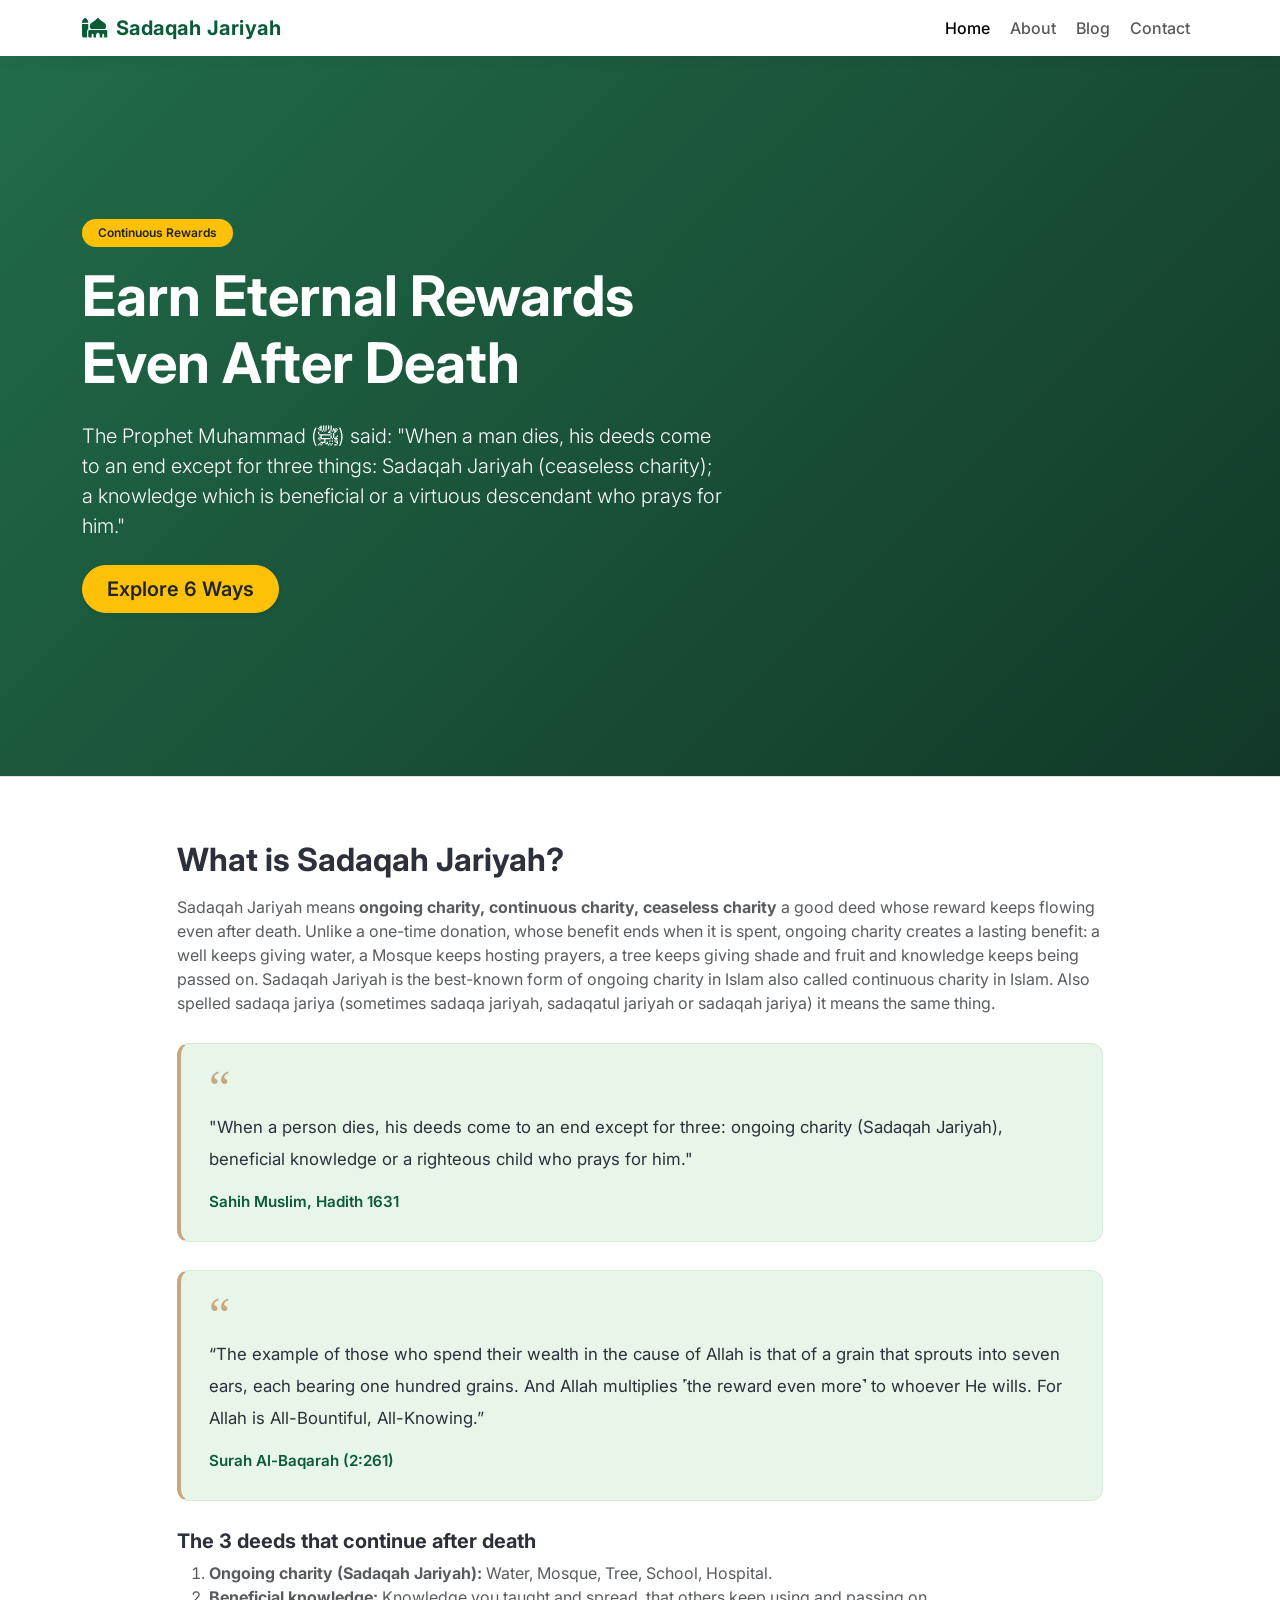
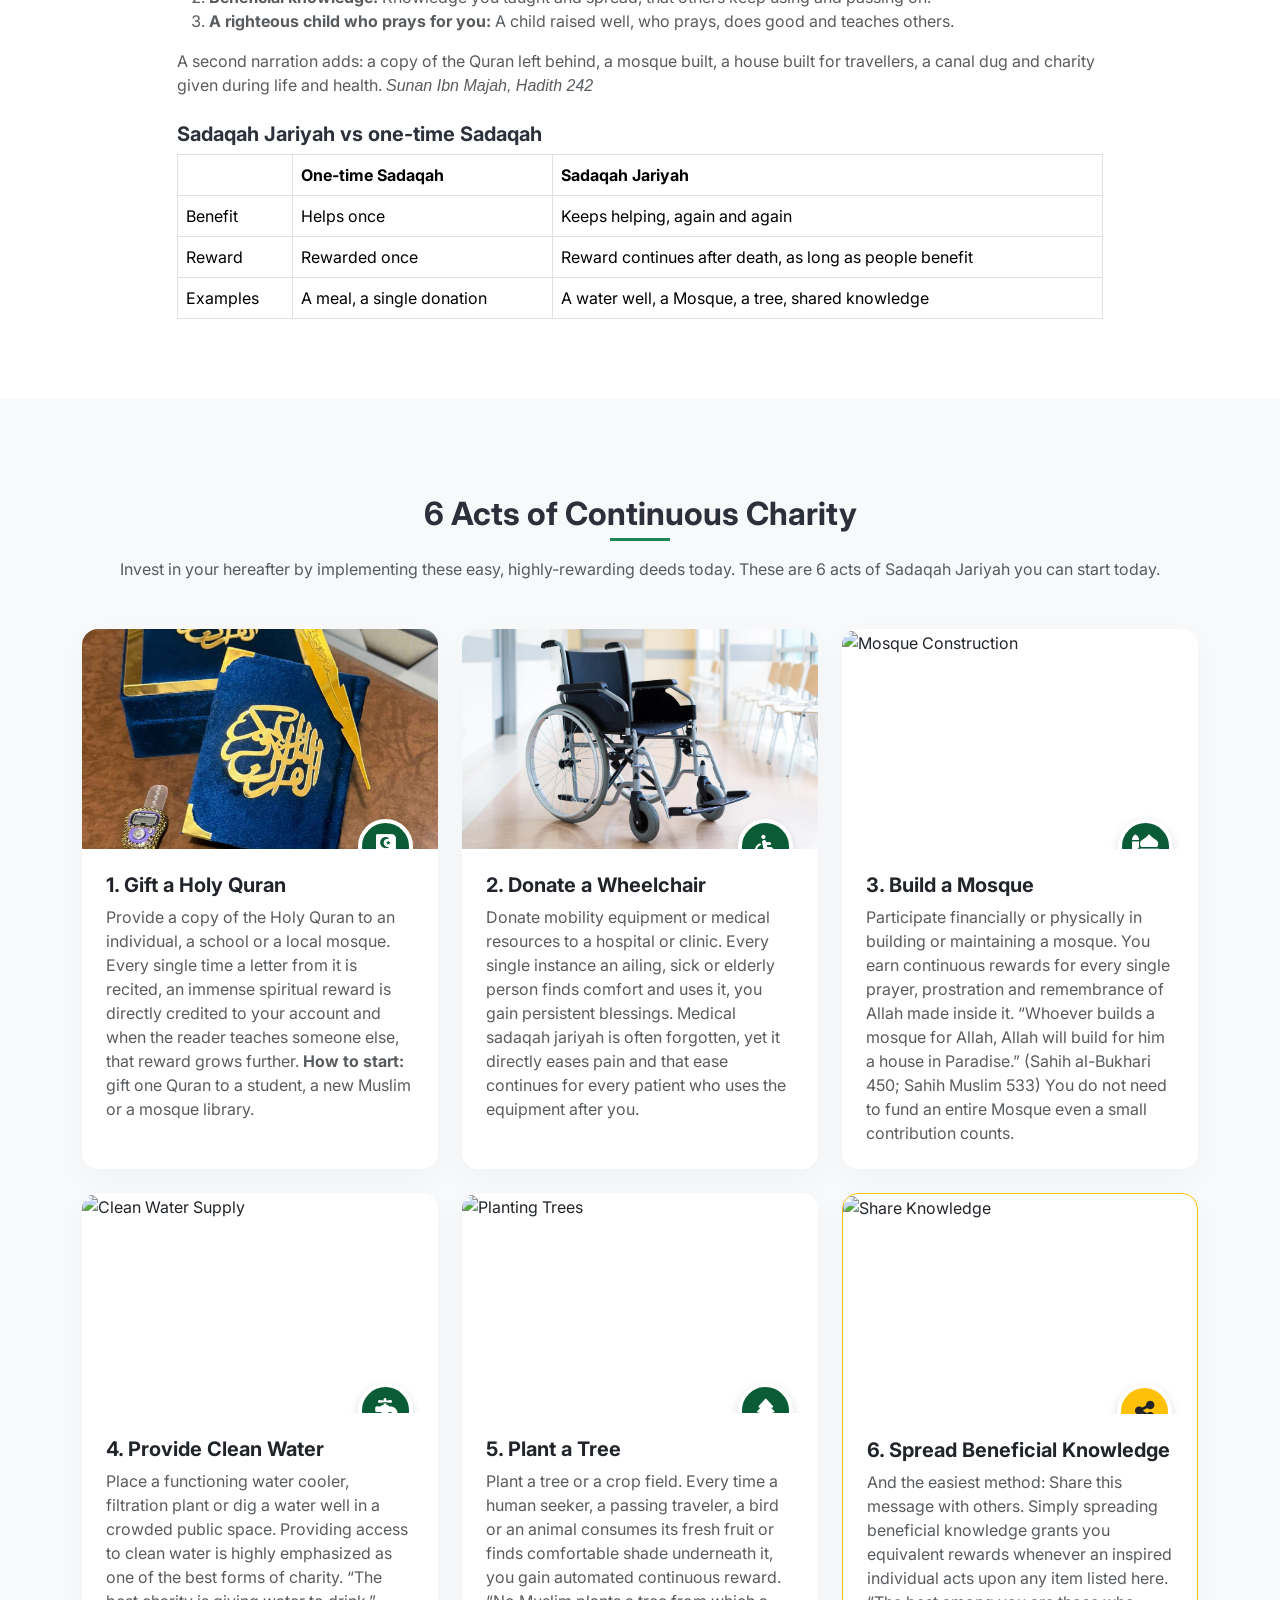
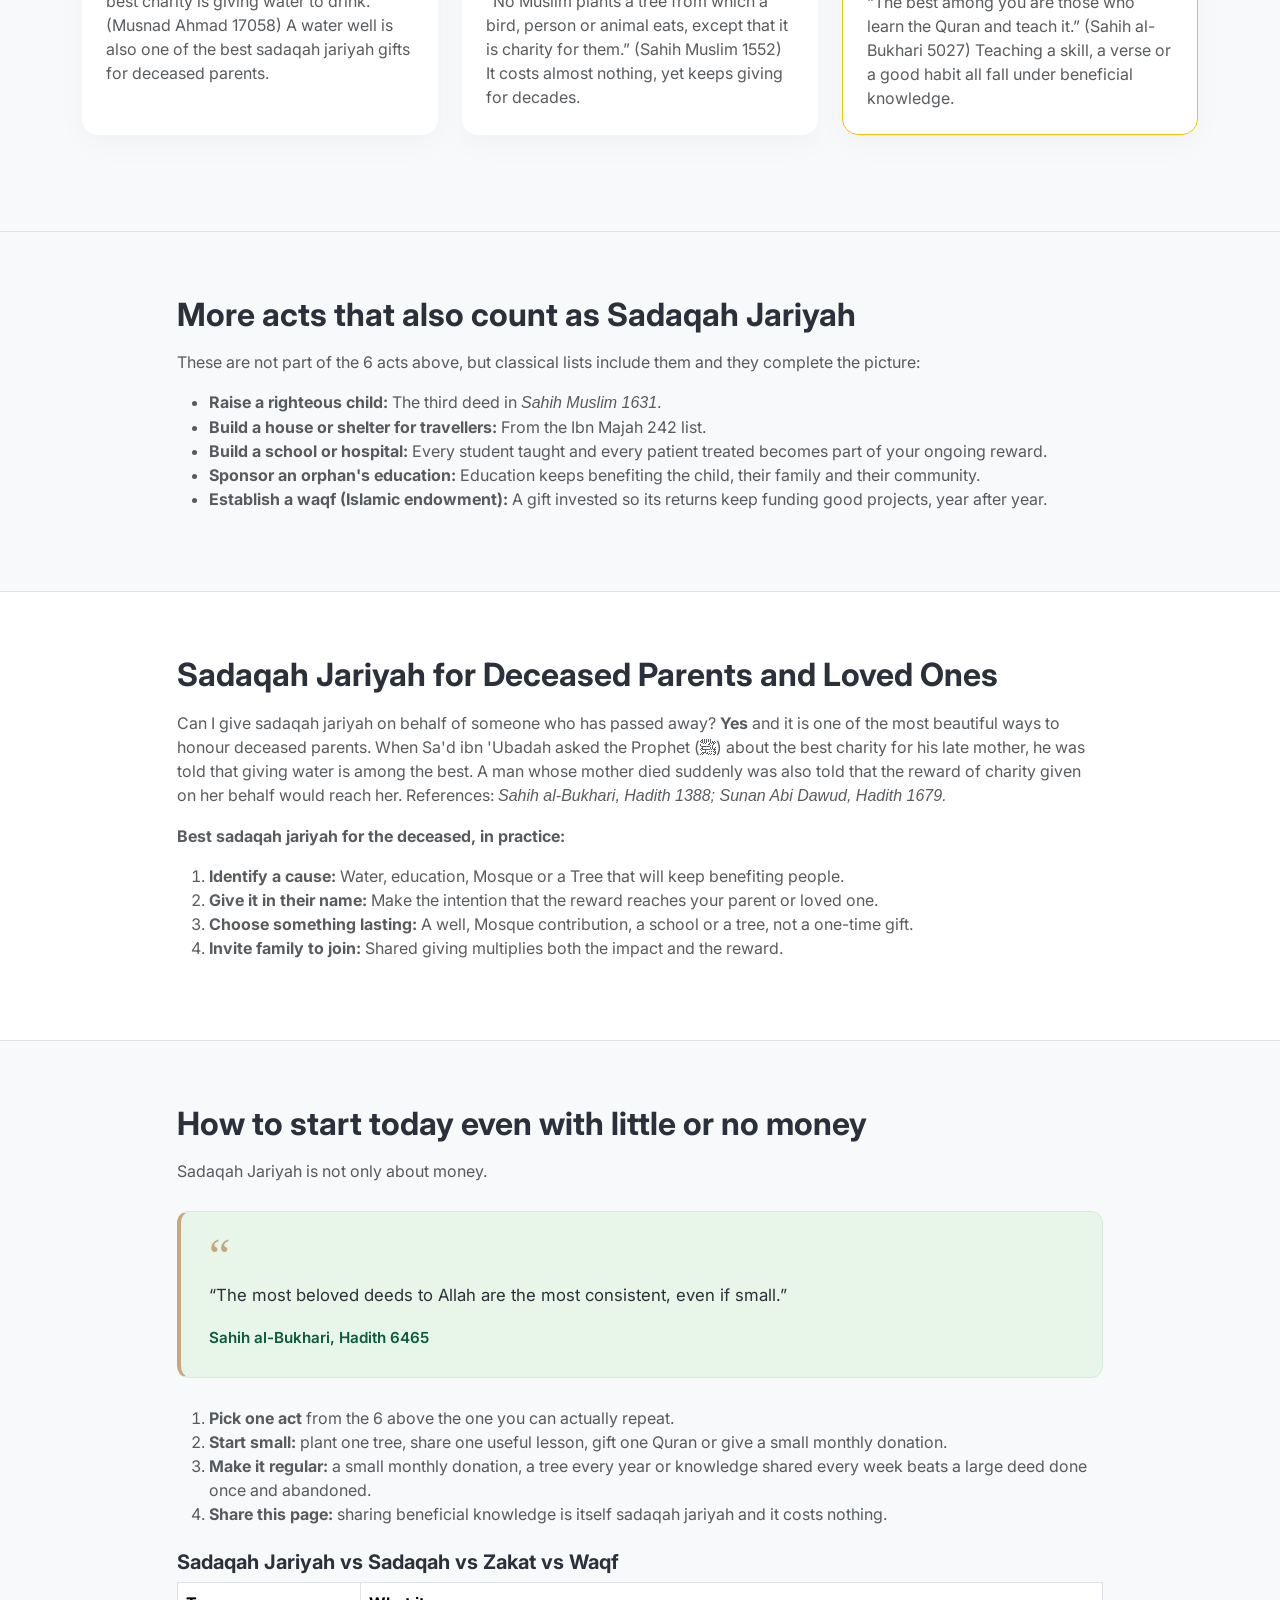
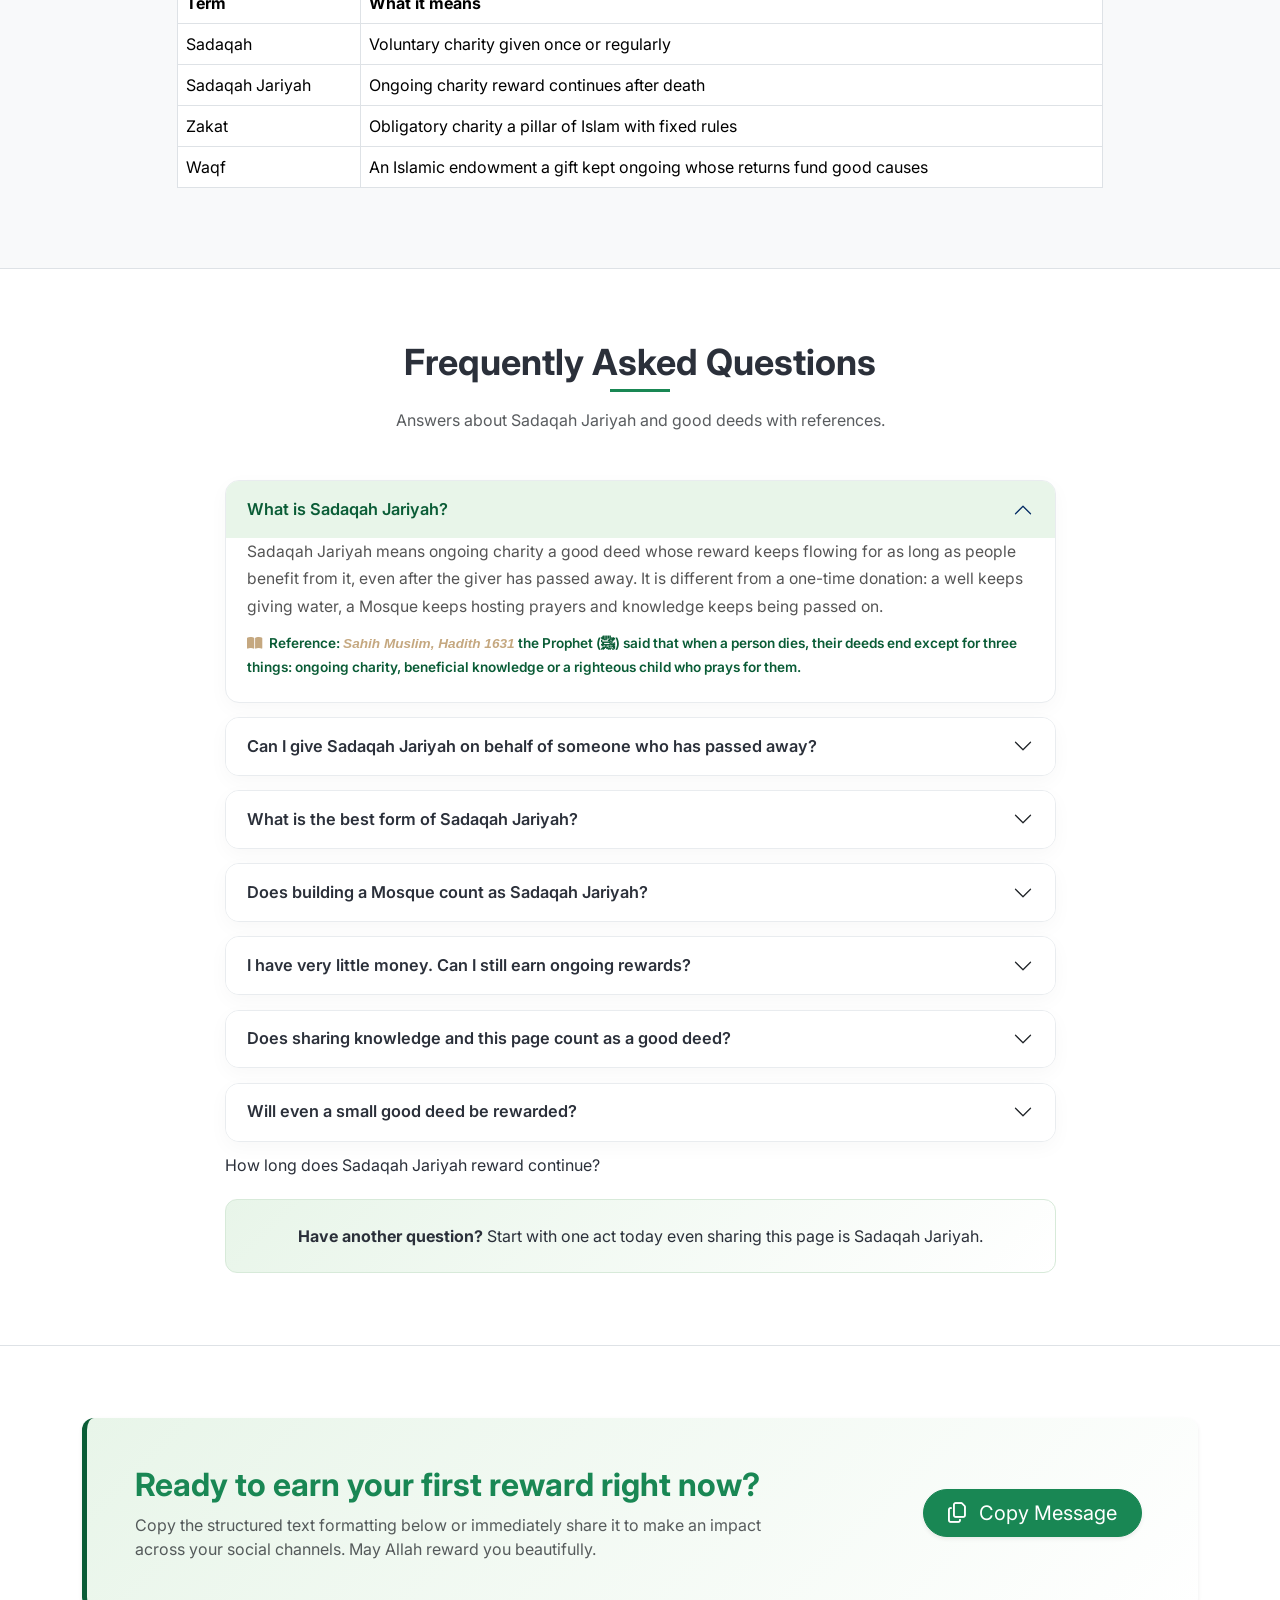
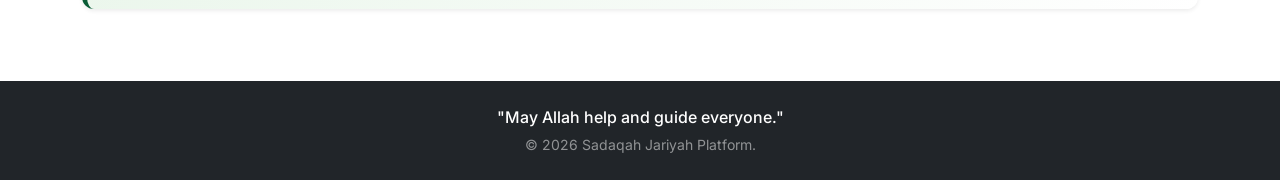
==== commit 904206b8: "Update index.html" ====
--- a/index.html
+++ b/index.html
@@ -140,8 +140,8 @@
             <div class="row justify-content-center"><div class="col-12 col-lg-10">
                 <h2 class="fw-bold mb-3">What is Sadaqah Jariyah?</h2>
                 <p class="text-muted">Sadaqah Jariyah means <strong>ongoing charity, continuous charity, ceaseless charity</strong> a good deed whose reward keeps flowing even after death. Unlike a one-time donation, whose benefit ends when it is spent, ongoing charity creates a lasting benefit: a well keeps giving water, a Mosque keeps hosting prayers, a tree keeps giving shade and fruit and knowledge keeps being passed on. Sadaqah Jariyah is the best-known form of ongoing charity in Islam also called continuous charity in Islam. Also spelled sadaqa jariya (sometimes sadaqa jariyah, sadaqatul jariyah or sadaqah jariya) it means the same thing.</p>
-                <p class="text-muted">“When a person dies, their deeds come to an end except for three things: ongoing charity, beneficial knowledge or a righteous child who prays for them.” <i>Sahih Muslim, Hadith 1631</i></p>
-                <p class="text-muted">“The parable of those who spend their wealth in the way of Allah is as the parable of a grain growing seven ears, in every ear a hundred grains.” Surah Al-Baqarah (2:261)</p>
+                <blockquote class="blog-quote">"When a person dies, his deeds come to an end except for three: ongoing charity (Sadaqah Jariyah), beneficial knowledge or a righteous child who prays for him."<cite> Sahih Muslim, Hadith 1631</cite></blockquote>
+                <blockquote class="blog-quote">“The example of those who spend their wealth in the cause of Allah is that of a grain that sprouts into seven ears, each bearing one hundred grains. And Allah multiplies ˹the reward even more˺ to whoever He wills. For Allah is All-Bountiful, All-Knowing.”<cite> Surah Al-Baqarah (2:261)</cite></blockquote>
                 <h3 class="h5 fw-bold mt-4">The 3 deeds that continue after death</h3>
                 <ol class="text-muted">
                     <li><strong>Ongoing charity (Sadaqah Jariyah):</strong> Water, Mosque, Tree, School, Hospital.</li>
@@ -253,7 +253,7 @@
                 <h2 class="fw-bold mb-3">More acts that also count as Sadaqah Jariyah</h2>
                 <p class="text-muted">These are not part of the 6 acts above, but classical lists include them and they complete the picture:</p>
                 <ul class="text-muted">
-                    <li><strong>Raise a righteous child:</strong> The third deed in Sahih Muslim 1631.</li>
+                    <li><strong>Raise a righteous child:</strong> The third deed in <i>Sahih Muslim 1631</i>.</li>
                     <li><strong>Build a house or shelter for travellers:</strong> From the Ibn Majah 242 list.</li>
                     <li><strong>Build a school or hospital:</strong> Every student taught and every patient treated becomes part of your ongoing reward.</li>
                     <li><strong>Sponsor an orphan's education:</strong> Education keeps benefiting the child, their family and their community.</li>
@@ -285,7 +285,8 @@
         <div class="container py-3 reveal">
             <div class="row justify-content-center"><div class="col-12 col-lg-10">
                 <h2 class="fw-bold mb-3">How to start today even with little or no money</h2>
-                <p class="text-muted">Sadaqah Jariyah is not only about money. “The most beloved deeds to Allah are the most consistent, even if small.” <i>Sahih al-Bukhari, Hadith 6465</i></p>
+                <p class="text-muted">Sadaqah Jariyah is not only about money.</p>
+                <blockquote class="blog-quote">“The most beloved deeds to Allah are the most consistent, even if small.”<cite> Sahih al-Bukhari, Hadith 6465</cite></blockquote>
                 <ol class="text-muted">
                     <li><strong>Pick one act</strong> from the 6 above the one you can actually repeat.</li>
                     <li><strong>Start small:</strong> plant one tree, share one useful lesson, gift one Quran or give a small monthly donation.</li>
@@ -293,7 +294,7 @@
                     <li><strong>Share this page:</strong> sharing beneficial knowledge is itself sadaqah jariyah and it costs nothing.</li>
                 </ol>
                 <h3 class="h5 fw-bold mt-4">Sadaqah Jariyah vs Sadaqah vs Zakat vs Waqf</h3>
-                <div class="table-responsive"><table class="table table-bordered"><tr><th>Term</th><th>What it means</th></tr><tr><td>Sadaqah</td><td>Voluntary charity, given once or regularly</td></tr><tr><td>Sadaqah Jariyah</td><td>Ongoing charity reward continues after death</td></tr><tr><td>Zakat</td><td>Obligatory charity, a pillar of Islam, with fixed rules</td></tr><tr><td>Waqf</td><td>An Islamic endowment a gift kept ongoing, whose returns fund good causes</td></tr></table></div>
+                <div class="table-responsive"><table class="table table-bordered"><tr><th>Term</th><th>What it means</th></tr><tr><td>Sadaqah</td><td>Voluntary charity given once or regularly</td></tr><tr><td>Sadaqah Jariyah</td><td>Ongoing charity reward continues after death</td></tr><tr><td>Zakat</td><td>Obligatory charity a pillar of Islam with fixed rules</td></tr><tr><td>Waqf</td><td>An Islamic endowment a gift kept ongoing whose returns fund good causes</td></tr></table></div>
             </div></div>
         </div>
     </section>
@@ -413,7 +414,7 @@
                             <div id="faqCollapseSeven" class="accordion-collapse collapse" aria-labelledby="faqHeadingSeven" data-bs-parent="#faqAccordion">
                                 <div class="accordion-body">
                                     Yes, nothing good is ever wasted. The Quran tells us that whoever does an atom's weight of good will see it and that charity given in the way of Allah is multiplied like a single seed growing into seven ears, each with a hundred grains.
-                                    <span class="faq-ref"><i class="fa-solid fa-book-open me-1"></i> Reference: Surah Az-Zalzalah (99:7); Surah Al-Baqarah (2:261).</span>
+                                    <span class="faq-ref"><i class="fa-solid fa-book-open me-1"></i> Reference: <i>Surah Az-Zalzalah (99:7); Surah Al-Baqarah (2:261).</i></span>
                                 </div>
                             </div>
                         </div>
@@ -463,7 +464,7 @@
     <footer class="bg-dark text-white text-center py-4">
         <div class="container">
             <p class="mb-1 fw-medium">"May Allah help and guide everyone."</p>
-            <small class="opacity-50">&copy; 2026 Sadaqah Jariyah Platform. Built Responsively.</small>
+            <small class="opacity-50">&copy; 2026 Sadaqah Jariyah Platform.</small>
         </div>
     </footer>
 
--- a/style.css
+++ b/style.css
@@ -0,0 +1,325 @@
+:root {
+    --primary-green: #0A5C36;
+    --light-green: #E8F5E9;
+    --accent-gold: #C5A880;
+    --dark-text: #2B303A;
+    --light-bg: #F8F9FA;
+}
+
+body {
+    font-family: 'Inter', sans-serif;
+    color: var(--dark-text);
+    background-color: var(--light-bg);
+    overflow-x: hidden;
+}
+
+/* Sticky navbar ke neeche anchor headings chhupne se bachane ke liye */
+header[id], section[id], main[id] {
+    scroll-margin-top: 76px;
+}
+
+/* Navbar Styling */
+.navbar {
+    background-color: rgba(255, 255, 255, 0.95);
+    backdrop-filter: blur(10px);
+    box-shadow: 0 2px 15px rgba(0,0,0,0.05);
+    transition: all 0.3s ease;
+}
+.navbar-brand {
+    font-weight: 700;
+    color: var(--primary-green) !important;
+    letter-spacing: 0.5px;
+}
+
+/* Hero Section */
+.hero-section {
+    background: linear-gradient(135deg, rgba(10, 92, 54, 0.9), rgba(5, 46, 27, 0.95)),
+                url('https://images.pexels.com/photos/36513378/pexels-photo-36513378/free-photo-of-coran-abierto-con-rosarios-en-una-mezquita.jpeg?auto=compress&cs=tinysrgb&w=1920') no-repeat center center/cover;
+    min-height: 80vh;
+    display: flex;
+    align-items: center;
+    color: white;
+    position: relative;
+}
+.hero-title {
+    font-weight: 700;
+    font-size: 3.5rem;
+    margin-bottom: 1.5rem;
+}
+@media (max-width: 768px) {
+    .hero-title { font-size: 2.3rem; }
+}
+
+/* Card Custom Styling */
+.reward-card {
+    background: #ffffff;
+    border: none;
+    border-radius: 16px;
+    overflow: hidden;
+    box-shadow: 0 10px 30px rgba(0, 0, 0, 0.03);
+    transition: transform 0.4s cubic-bezier(0.175, 0.885, 0.32, 1.275), box-shadow 0.4s ease;
+    height: 100%;
+}
+.reward-card:hover {
+    transform: translateY(-10px);
+    box-shadow: 0 20px 40px rgba(10, 92, 54, 0.12);
+}
+.card-img-wrapper {
+    position: relative;
+    height: 220px;
+    overflow: hidden;
+}
+.card-img-top {
+    object-fit: cover;
+    height: 100%;
+    width: 100%;
+    transition: transform 0.5s ease;
+}
+.reward-card:hover .card-img-top {
+    transform: scale(1.08);
+}
+.icon-badge {
+    position: absolute;
+    bottom: -25px;
+    right: 25px;
+    background: var(--primary-green);
+    color: white;
+    width: 55px;
+    height: 55px;
+    border-radius: 50%;
+    display: flex;
+    align-items: center;
+    justify-content: center;
+    font-size: 1.4rem;
+    border: 4px solid #fff;
+    box-shadow: 0 4px 10px rgba(0,0,0,0.15);
+    z-index: 2;
+}
+
+/* Professional Scroll Animations Hooks */
+.reveal {
+    opacity: 0;
+    transform: translateY(40px);
+    transition: all 0.8s cubic-bezier(0.215, 0.610, 0.355, 1);
+}
+.reveal.active {
+    opacity: 1;
+    transform: translateY(0);
+}
+
+/* Share Section Styling */
+.share-box {
+    background: linear-gradient(135deg, var(--light-green), #fff);
+    border-left: 5px solid var(--primary-green);
+    border-radius: 12px;
+}
+
+/* ============ FAQ SECTION STYLING ============ */
+.faq-section {
+    background: #ffffff;
+}
+.faq-heading {
+    font-size: clamp(1.6rem, 4vw, 2.25rem);
+}
+.faq-accordion .accordion-item {
+    border: 1px solid #e9ecef;
+    border-radius: 14px !important;
+    overflow: hidden;
+    margin-bottom: 0.9rem;
+    box-shadow: 0 6px 20px rgba(0, 0, 0, 0.03);
+}
+.faq-accordion .accordion-button {
+    font-weight: 600;
+    font-size: 1.02rem;
+    color: var(--dark-text);
+    background: #ffffff;
+    padding: 1.15rem 1.35rem;
+    gap: 0.75rem;
+    text-align: left;
+}
+.faq-accordion .accordion-button:not(.collapsed) {
+    color: var(--primary-green);
+    background: var(--light-green);
+    box-shadow: none;
+}
+.faq-accordion .accordion-button:focus {
+    box-shadow: 0 0 0 0.2rem rgba(10, 92, 54, 0.15);
+    border-color: transparent;
+}
+.faq-accordion .accordion-button::after {
+    flex-shrink: 0;
+}
+.faq-accordion .accordion-body {
+    padding: 0 1.35rem 1.35rem;
+    color: #555;
+    line-height: 1.75;
+    font-size: 0.98rem;
+}
+.faq-ref {
+    display: block;
+    margin-top: 0.75rem;
+    font-size: 0.85rem;
+    color: var(--primary-green);
+    font-weight: 600;
+}
+.faq-ref i {
+    color: var(--accent-gold);
+}
+.faq-cta {
+    background: linear-gradient(135deg, var(--light-green), #fff);
+    border: 1px solid #d7ead9;
+    border-radius: 12px;
+}
+/* Mobile / small screens */
+@media (max-width: 576px) {
+    .faq-accordion .accordion-button {
+        font-size: 0.95rem;
+        padding: 1rem;
+    }
+    .faq-accordion .accordion-body {
+        font-size: 0.92rem;
+        padding: 0 1rem 1rem;
+    }
+    .faq-ref {
+        font-size: 0.8rem;
+    }
+}
+
+/* Custom Alert Notification */
+.toast-container {
+    position: fixed;
+    bottom: 20px;
+    right: 20px;
+    z-index: 1060;
+}
+
+/* Blog post body: aik uniform text size (lead / normal ka bara-chhota khatam) */
+main .col-lg-8 > p, main .col-lg-8 > ul li { font-size: 1.05rem; line-height: 1.9; }
+main .col-lg-8 > h2 { font-size: 1.6rem; }
+
+/* Contact page: form card must not lift/overlap the footer */
+.contact-card { height: auto !important; transform: none !important; }
+.contact-card:hover { transform: none !important; box-shadow: 0 10px 30px rgba(0, 0, 0, 0.03) !important; }
+footer { line-height: 1.6; }
+footer p, footer small { display: block; }
+
+/* ============ BLOG POST HERO BANNER — DESIGN 3 ============ */
+.blog-hero {
+    background: linear-gradient(135deg, rgba(10, 92, 54, 0.88), rgba(5, 46, 27, 0.92)),
+                url('https://images.unsplash.com/photo-1564507592333-c60657eea523?auto=format&fit=crop&q=80&w=1600') no-repeat center center/cover;
+    color: #fff;
+    padding: 3.5rem 0 7rem;
+}
+.blog-hero .hero-top {
+    display: flex;
+    justify-content: space-between;
+    align-items: center;
+    gap: 1rem;
+    flex-wrap: wrap;
+    margin-bottom: 2.5rem;
+}
+.blog-hero .back-pill {
+    display: inline-block;
+    background: #fff;
+    color: var(--primary-green);
+    font-weight: 600;
+    padding: 0.5rem 1.1rem;
+    border-radius: 999px;
+    text-decoration: none;
+    font-size: 0.95rem;
+    box-shadow: 0 4px 12px rgba(0, 0, 0, 0.15);
+}
+.blog-hero .back-pill:hover {
+    background: var(--light-green);
+    color: var(--primary-green);
+}
+.blog-hero .date-chip {
+    display: inline-block;
+    background: #fff;
+    color: var(--dark-text);
+    font-weight: 600;
+    padding: 0.5rem 1.1rem;
+    border-radius: 999px;
+    font-size: 0.95rem;
+    box-shadow: 0 4px 12px rgba(0, 0, 0, 0.15);
+}
+.blog-hero h1 {
+    font-weight: 700;
+    font-size: clamp(2rem, 5vw, 3rem);
+    margin-bottom: 0.75rem;
+}
+.blog-hero .lead {
+    opacity: 0.92;
+    margin-bottom: 0;
+}
+
+/* Blog article card overlapping the hero */
+.blog-card {
+    background: #fff;
+    border-radius: 16px;
+    box-shadow: 0 12px 32px rgba(0, 0, 0, 0.08);
+    padding: 2.5rem;
+    margin-top: -4.5rem;
+    position: relative;
+    z-index: 2;
+}
+.blog-card p, .blog-card ul li {
+    font-size: 1.05rem;
+    line-height: 1.9;
+}
+.blog-card h2 {
+    color: var(--primary-green);
+    font-size: 1.6rem;
+    position: relative;
+    padding-bottom: 0.75rem;
+}
+.blog-card h2::after {
+    content: "";
+    position: absolute;
+    left: 0;
+    bottom: 0;
+    width: 60px;
+    height: 3px;
+    background: var(--accent-gold);
+}
+
+/* Hadith quote card inside a blog post */
+.blog-quote {
+    background: var(--light-green);
+    border: 1px solid #d7ead9;
+    border-left: 4px solid var(--accent-gold);
+    border-radius: 12px;
+    padding: 1.25rem 1.75rem 1.5rem;
+    margin: 1.75rem 0;
+    font-size: 1.05rem;
+    line-height: 1.9;
+}
+.blog-quote::before {
+    content: "\201C";
+    display: block;
+    font-family: Georgia, serif;
+    font-size: 3rem;
+    line-height: 1;
+    color: var(--accent-gold);
+}
+.blog-quote cite {
+    display: block;
+    margin-top: 0.75rem;
+    font-style: normal;
+    font-weight: 600;
+    color: var(--primary-green);
+    font-size: 0.95rem;
+}
+
+@media (max-width: 576px) {
+    .blog-hero {
+        padding: 2rem 0 5.5rem;
+    }
+    .blog-hero .hero-top {
+        margin-bottom: 1.75rem;
+    }
+    .blog-card {
+        padding: 1.5rem 1.25rem;
+        margin-top: -3.5rem;
+    }
+}
